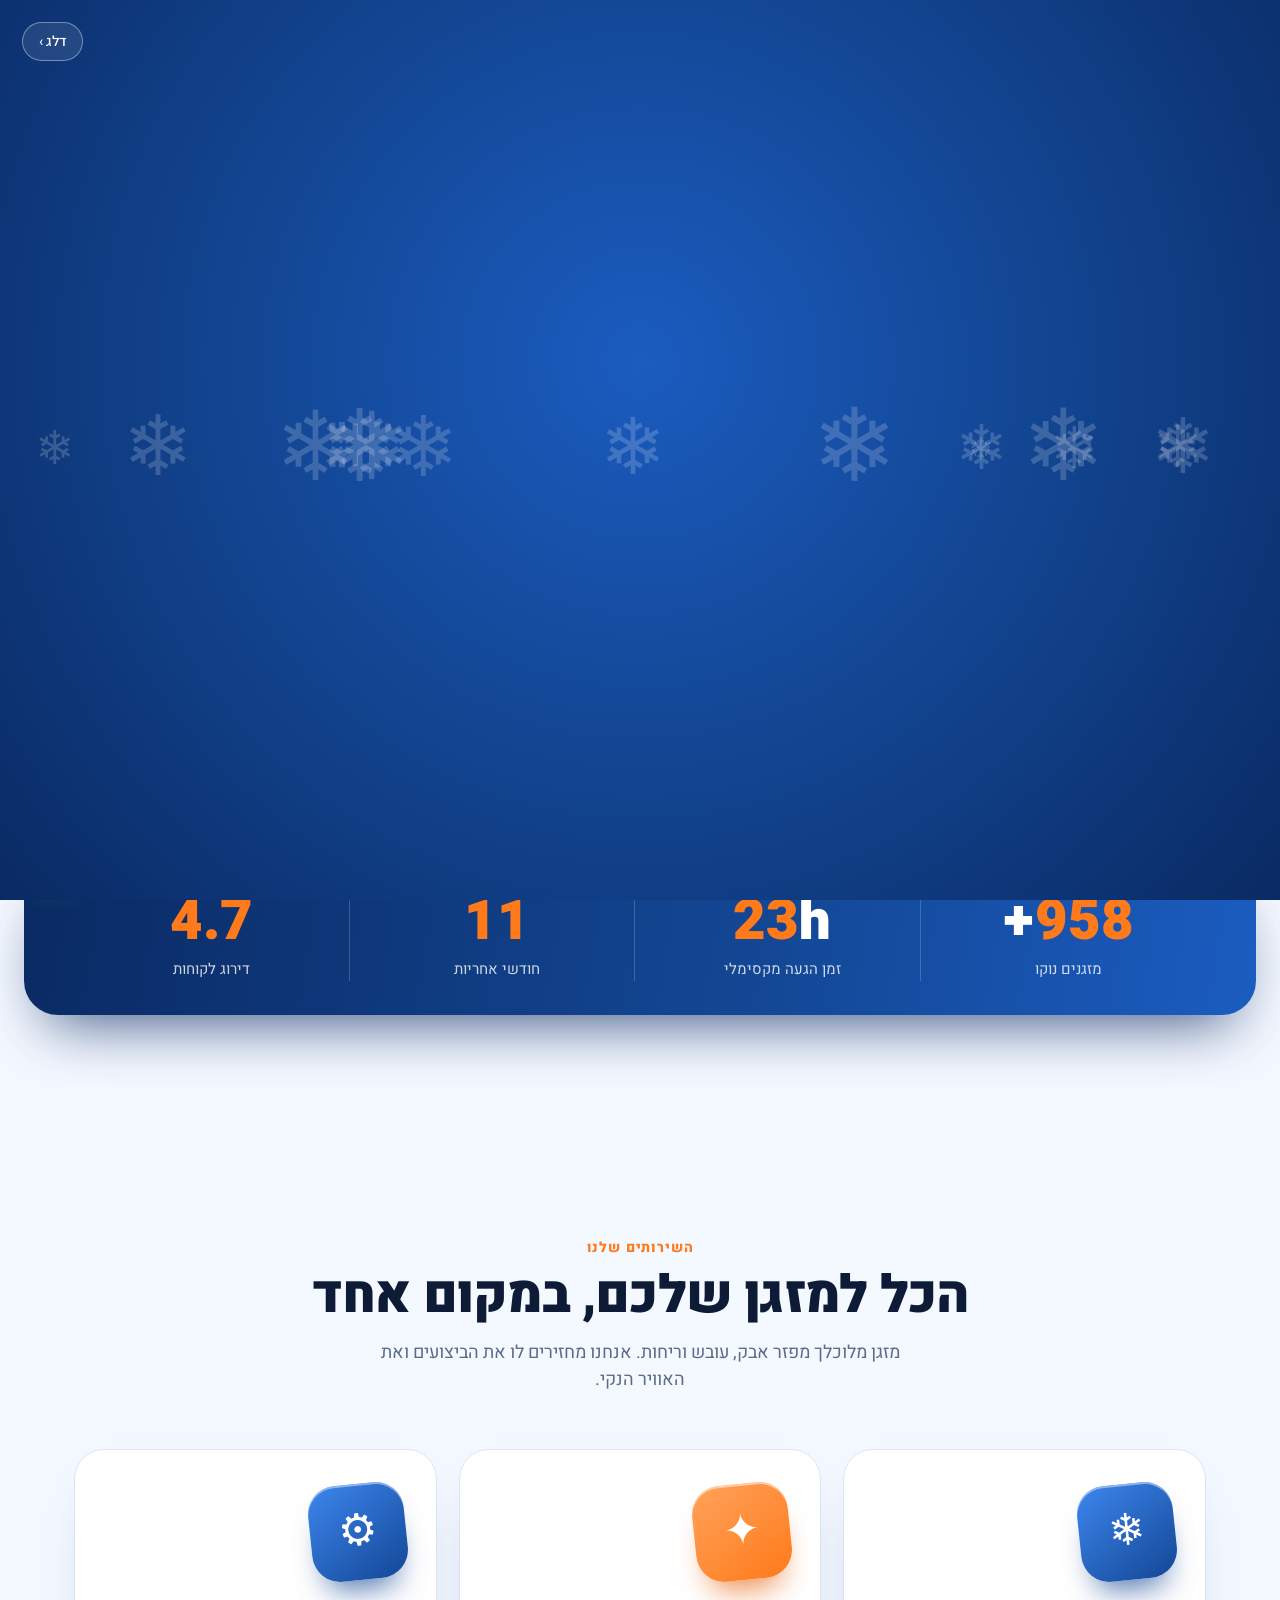
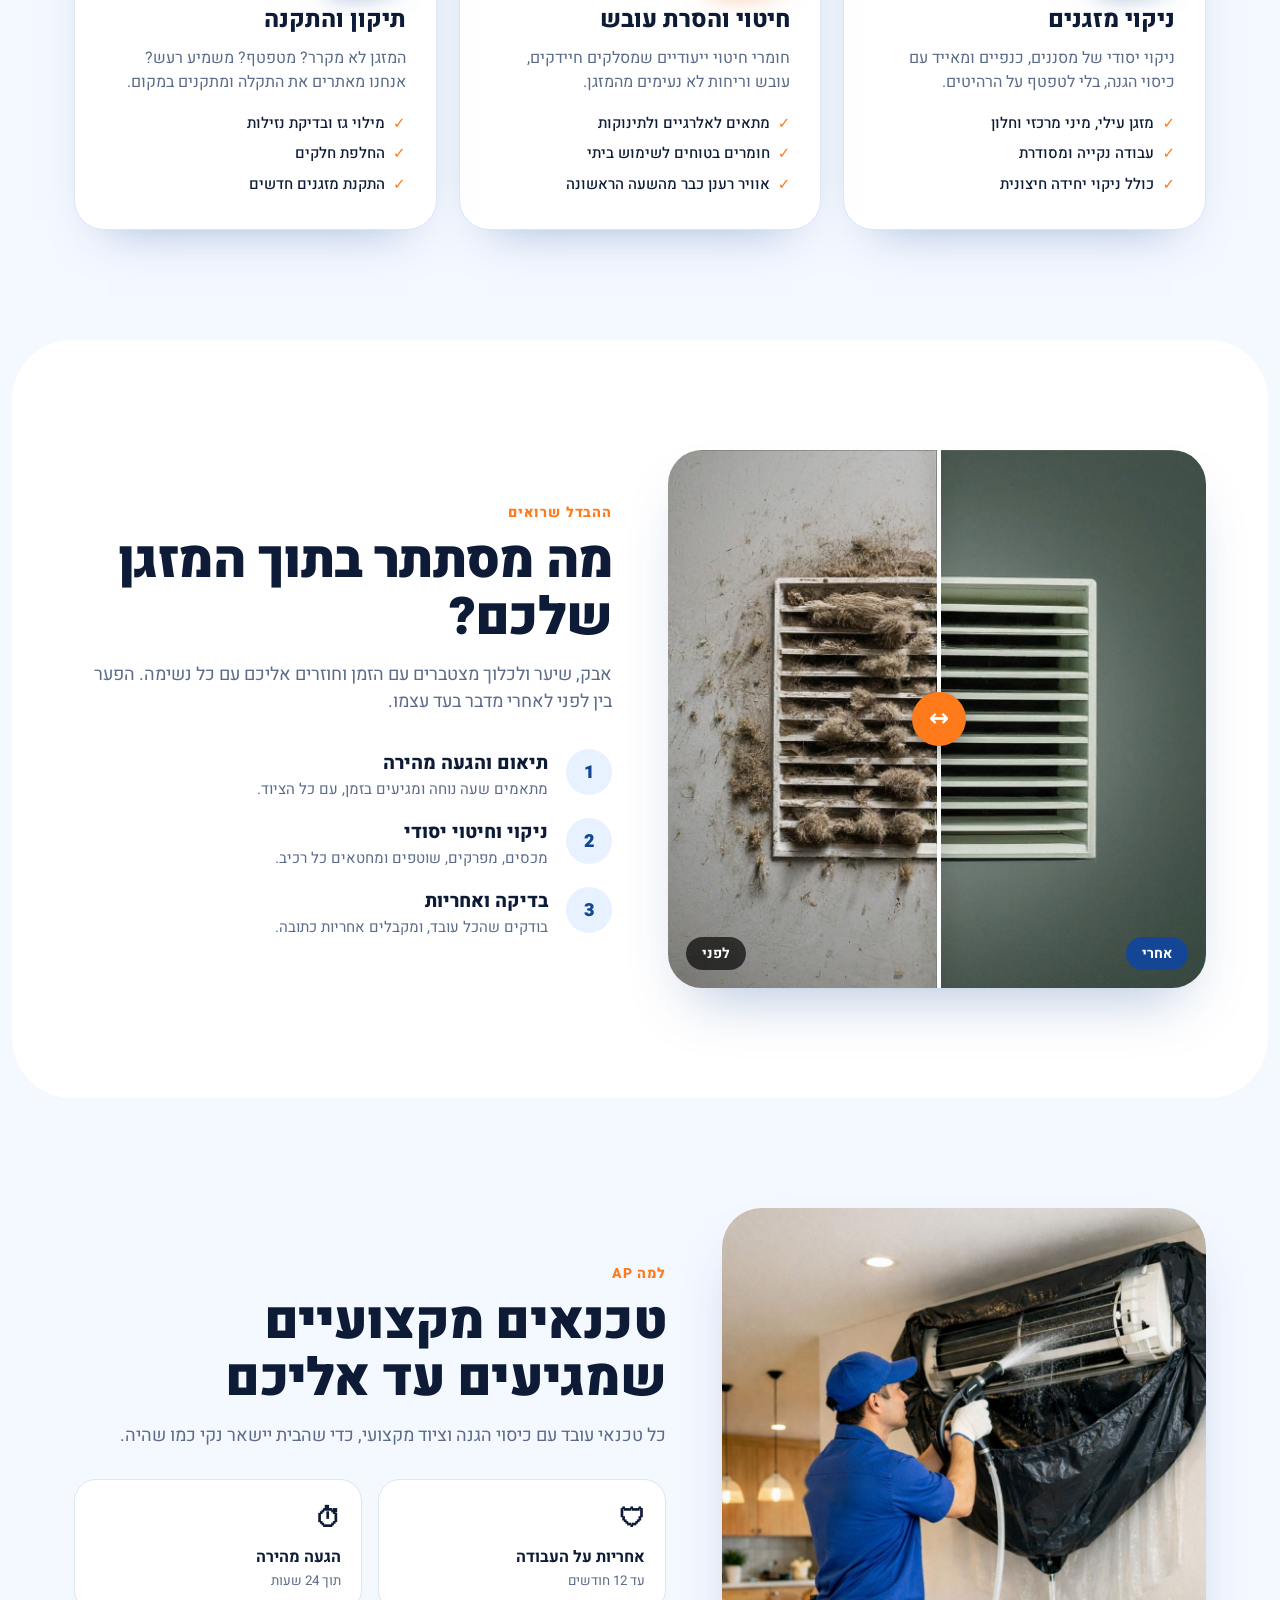
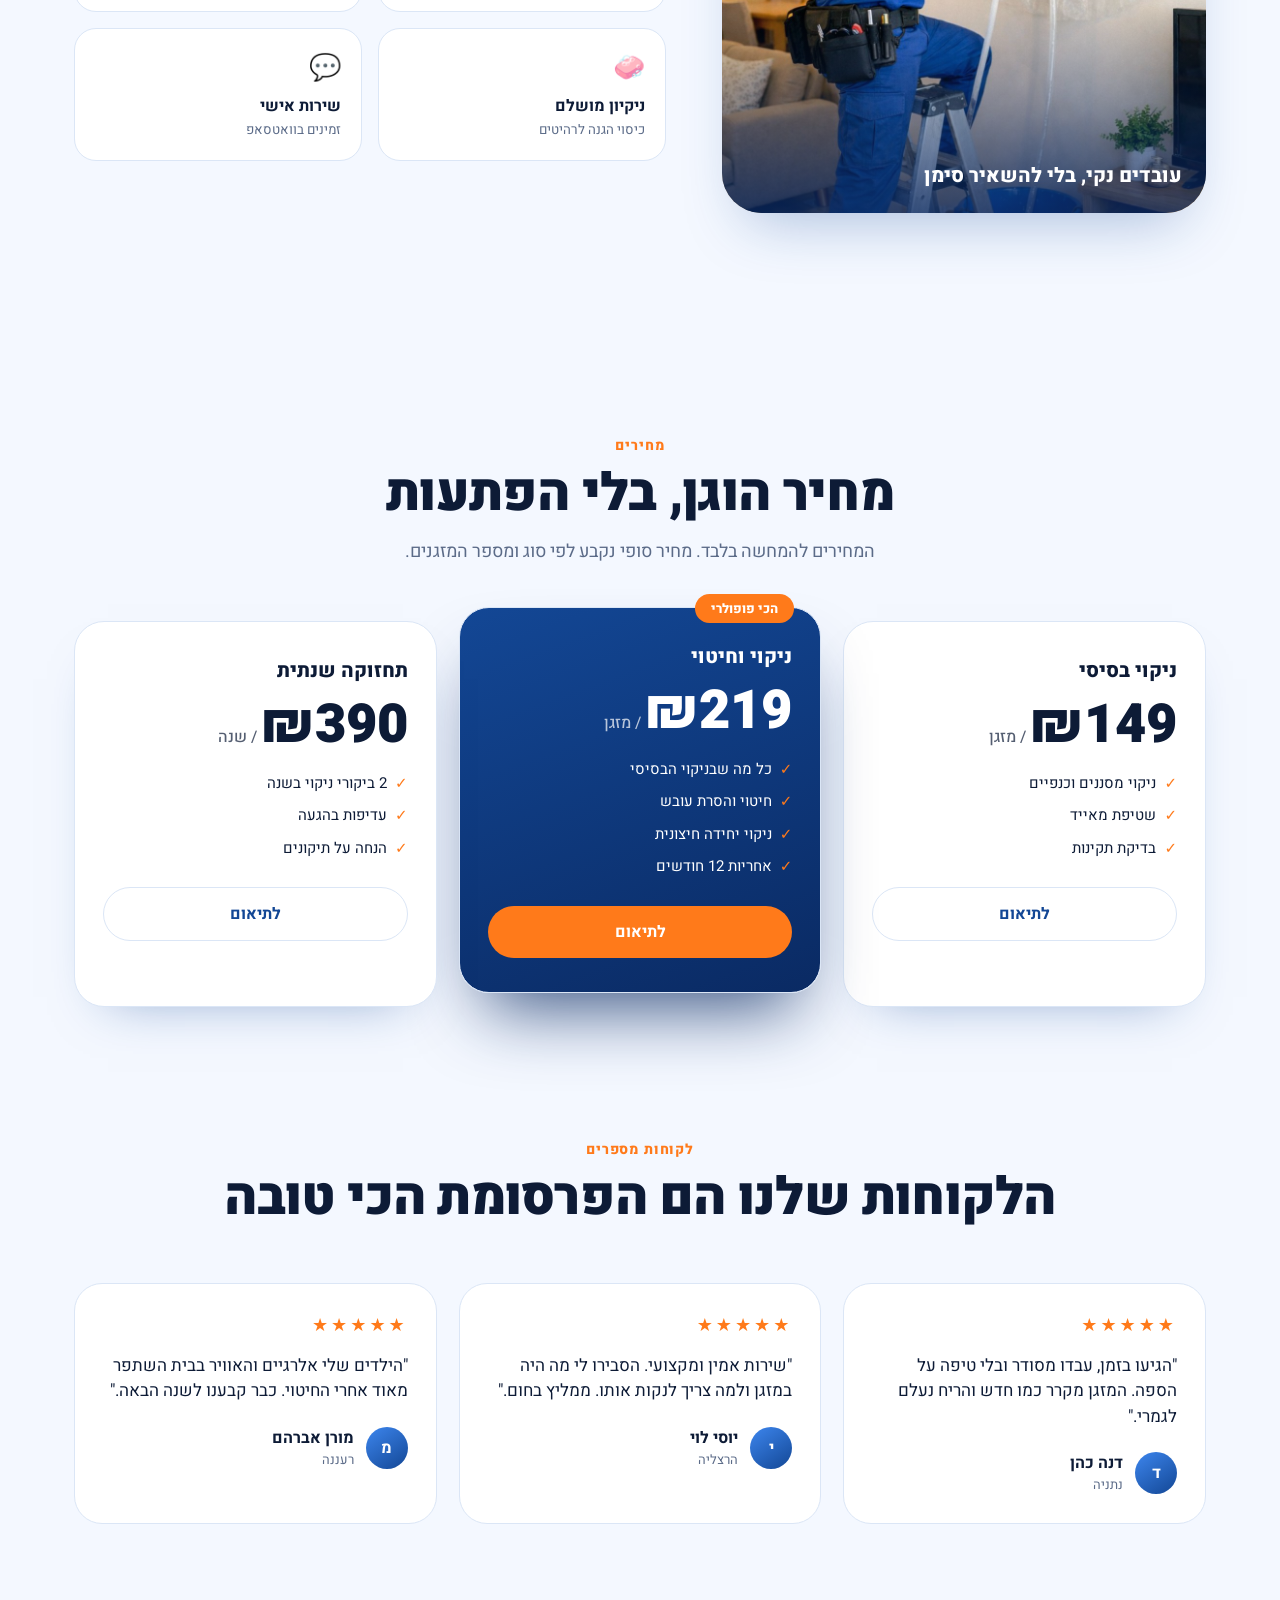
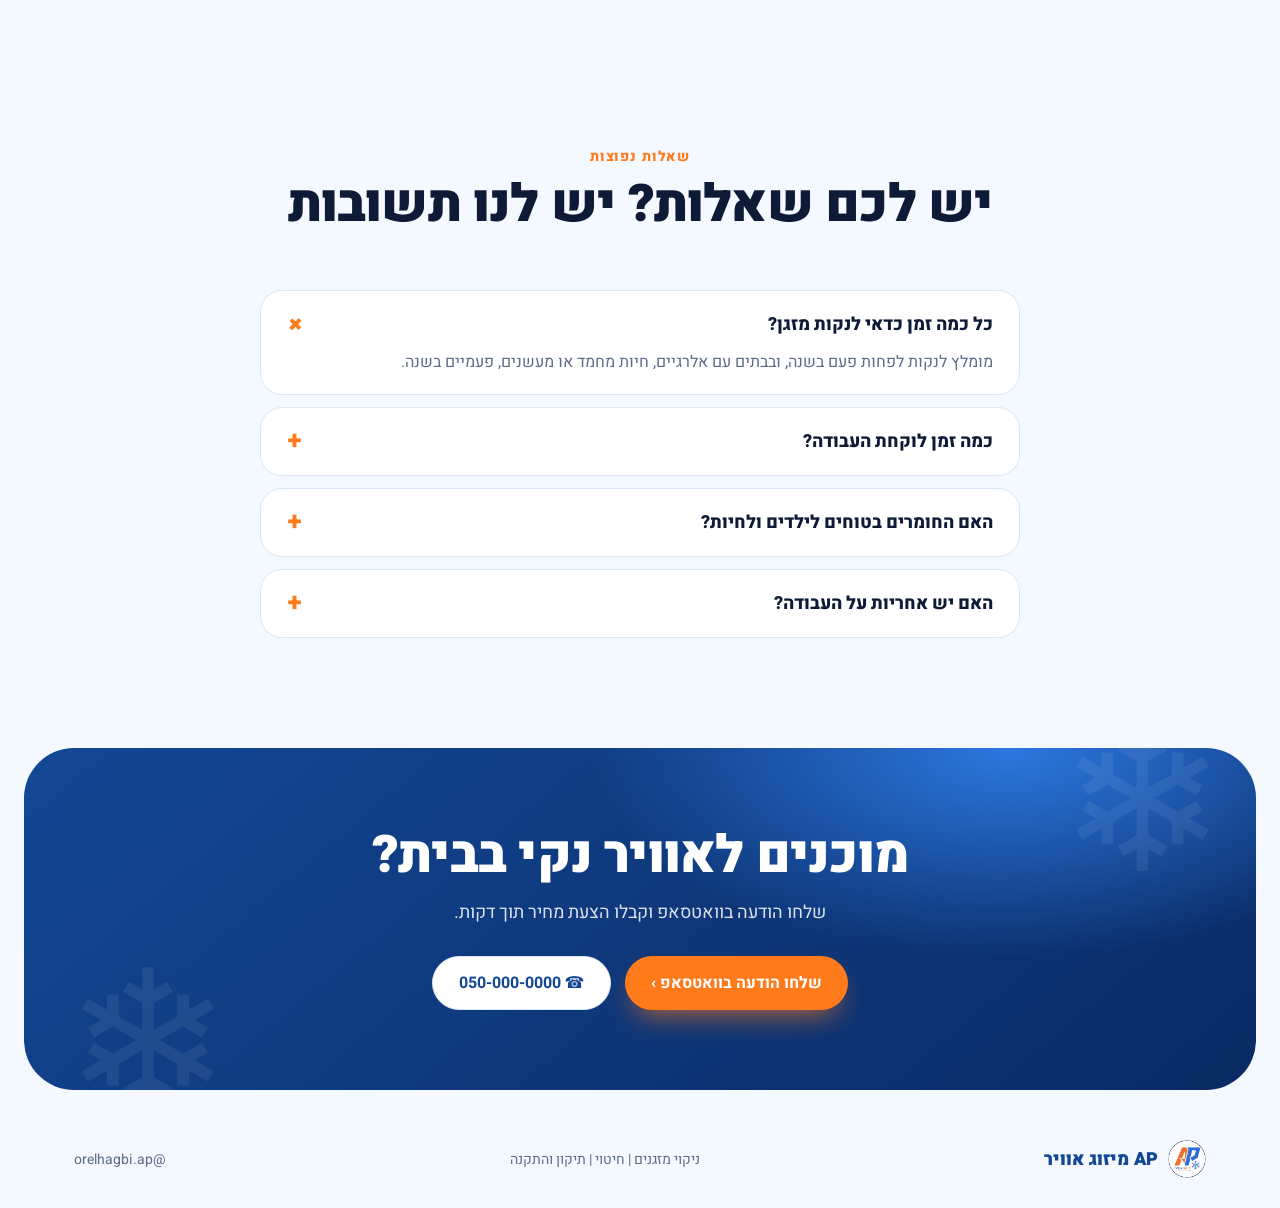
==== ap-landing/index.html @ 6bd42071 "Add AP air conditioning landing page mockup with presentation images Co-Authored-By: Claude Sonnet 5" ====
<!doctype html>
<html lang="he" dir="rtl">
<head>
<meta charset="utf-8">
<meta name="viewport" content="width=device-width,initial-scale=1">
<title>AP מיזוג אוויר | ניקוי וחיטוי מזגנים</title>
<link rel="preconnect" href="https://fonts.googleapis.com">
<link href="https://fonts.googleapis.com/css2?family=Heebo:wght@400;500;700;800;900&display=swap" rel="stylesheet">
<style>
:root{
  --blue:#134795;      /* גוון חולצת הטכנאי */
  --blue-deep:#0a2a63;
  --blue-soft:#e8f1ff;
  --ice:#f4f8ff;
  --orange:#ff7a1a;
  --orange-deep:#e8620a;
  --ink:#0d1b36;
  --muted:#5b6b88;
  --card:#ffffffcc;
  --line:#dbe6f6;
  --shadow:0 30px 60px -25px rgba(19,71,149,.35);
}
*{box-sizing:border-box;margin:0;padding:0}
html{scroll-behavior:smooth}
body{font-family:'Heebo',system-ui,sans-serif;color:var(--ink);background:var(--ice);overflow-x:hidden;line-height:1.5}
img{max-width:100%;display:block}
a{color:inherit;text-decoration:none}
.wrap{max-width:1180px;margin:0 auto;padding:0 24px}

/* ---------- reveal ---------- */
.rv{opacity:0;transform:translateY(34px);transition:opacity .9s cubic-bezier(.2,.7,.2,1),transform .9s cubic-bezier(.2,.7,.2,1)}
.rv.in{opacity:1;transform:none}
.rv.d1{transition-delay:.1s}.rv.d2{transition-delay:.2s}.rv.d3{transition-delay:.3s}.rv.d4{transition-delay:.4s}
.no-anim .rv{opacity:1;transform:none;transition:none}

/* ---------- intro 3D ---------- */
#intro{position:fixed;inset:0;z-index:100;display:grid;place-items:center;background:radial-gradient(circle at 50% 40%,#1b5cc0 0%,var(--blue) 45%,var(--blue-deep) 100%);perspective:1400px;overflow:hidden;transition:opacity .9s ease,visibility .9s}
#intro.done{opacity:0;visibility:hidden}
#intro .flake{position:absolute;color:#fff;opacity:.18;font-size:90px;animation:fall linear infinite}
@keyframes fall{from{transform:translateY(-15vh) rotate(0)}to{transform:translateY(115vh) rotate(360deg)}}
.scene{position:relative;width:min(70vw,420px);aspect-ratio:2/3;transform-style:preserve-3d;animation:enter 3.4s cubic-bezier(.65,0,.25,1) forwards}
.scene .card{position:absolute;inset:0;border-radius:36px;overflow:hidden;box-shadow:0 60px 120px rgba(0,0,0,.5),0 0 0 1px #ffffff40;transform:translateZ(0)}
.scene .card img{width:100%;height:100%;object-fit:cover}
.scene .glow{position:absolute;inset:-12%;border-radius:50%;background:radial-gradient(circle,#7fc4ff88,transparent 65%);transform:translateZ(-120px);filter:blur(30px)}
.scene .tag{position:absolute;bottom:-64px;left:0;right:0;text-align:center;color:#fff;font-weight:800;font-size:22px;letter-spacing:.02em;transform:translateZ(60px)}
.scene .tag small{display:block;font-weight:400;font-size:14px;opacity:.75;margin-top:4px}
@keyframes enter{
  0%{transform:rotateY(-70deg) rotateX(18deg) translateZ(-500px) scale(.7);opacity:0}
  25%{opacity:1}
  55%{transform:rotateY(14deg) rotateX(-6deg) translateZ(0) scale(1)}
  75%{transform:rotateY(-4deg) rotateX(2deg) translateZ(0) scale(1)}
  100%{transform:rotateY(0) rotateX(0) translateZ(900px) scale(1.4);opacity:0}
}
#skip{position:absolute;top:22px;left:22px;color:#fff;border:1px solid #ffffff60;background:#ffffff18;backdrop-filter:blur(8px);padding:8px 16px;border-radius:99px;font:500 14px 'Heebo';cursor:pointer;z-index:2}

/* ---------- nav ---------- */
nav{position:fixed;top:14px;inset-inline:0;z-index:50;display:flex;justify-content:center;padding:0 16px}
nav .bar{display:flex;align-items:center;gap:28px;background:#ffffffd9;backdrop-filter:blur(14px);border:1px solid var(--line);border-radius:99px;padding:8px 10px 8px 22px;box-shadow:0 12px 30px -16px rgba(19,71,149,.35);width:min(980px,100%)}
.brand{display:flex;align-items:center;gap:10px;font-weight:900;font-size:18px;color:var(--blue)}
.brand img{width:38px;height:38px;border-radius:50%}
.links{display:flex;gap:24px;margin-inline-start:auto;font-weight:500;font-size:15px;color:var(--muted)}
.links a:hover{color:var(--blue)}
.btn{display:inline-flex;align-items:center;gap:10px;padding:14px 26px;border-radius:99px;font-weight:700;font-size:16px;border:0;cursor:pointer;transition:transform .25s,box-shadow .25s,background .25s}
.btn:hover{transform:translateY(-3px)}
.btn-or{background:var(--orange);color:#fff;box-shadow:0 14px 28px -10px rgba(255,122,26,.7)}
.btn-or:hover{background:var(--orange-deep)}
.btn-bl{background:var(--blue);color:#fff;box-shadow:0 14px 28px -10px rgba(19,71,149,.6)}
.btn-gh{background:#fff;color:var(--blue);border:1px solid var(--line)}
nav .btn{padding:10px 20px;font-size:14px}

/* ---------- hero ---------- */
.hero{position:relative;padding:150px 0 90px;background:
  radial-gradient(900px 500px at 85% 10%,#cfe3ff 0%,transparent 60%),
  radial-gradient(700px 400px at 0% 60%,#ffe6d2 0%,transparent 60%),var(--ice);overflow:hidden}
.hero .wrap{display:grid;grid-template-columns:1.05fr .95fr;gap:40px;align-items:center;min-height:620px}
.pill{display:inline-flex;align-items:center;gap:8px;background:#fff;border:1px solid var(--line);border-radius:99px;padding:7px 16px;font-size:14px;font-weight:500;color:var(--blue);box-shadow:0 8px 20px -14px rgba(19,71,149,.5)}
.pill i{width:8px;height:8px;border-radius:50%;background:var(--orange);box-shadow:0 0 0 4px #ff7a1a30}
h1{font-size:clamp(40px,6vw,76px);line-height:1.04;font-weight:900;letter-spacing:-.02em;margin:22px 0 20px;color:var(--ink)}
h1 em{font-style:normal;color:var(--blue);position:relative;white-space:nowrap}
h1 em::after{content:"";position:absolute;inset-inline:0;bottom:-6px;height:10px;border-radius:99px;background:var(--orange);opacity:.9;transform:scaleX(0);transform-origin:right;animation:ul 1s 3.9s forwards cubic-bezier(.2,.7,.2,1)}
@keyframes ul{to{transform:scaleX(1)}}
.hero p.lead{font-size:20px;color:var(--muted);max-width:520px}
.cta{display:flex;gap:14px;flex-wrap:wrap;margin-top:34px}
.trust{display:flex;gap:26px;margin-top:36px;flex-wrap:wrap}
.trust div{display:flex;align-items:center;gap:10px;font-weight:700;font-size:15px}
.trust svg{width:28px;height:28px;padding:6px;border-radius:50%;background:var(--blue-soft);color:var(--blue)}

.stage{position:relative;height:620px;perspective:1200px}
.stage .room{position:absolute;inset:0 0 0 0;margin:auto;width:min(100%,440px);height:100%;border-radius:40px;overflow:hidden;box-shadow:var(--shadow),0 0 0 8px #fff;transform:rotateY(-8deg) rotateX(2deg);transition:transform .2s ease-out;will-change:transform}
.stage .room img{width:100%;height:100%;object-fit:cover}
/* animated airflow overlay */
.air{position:absolute;inset:0;pointer-events:none;mix-blend-mode:screen}
.air path{fill:none;stroke:#bfe4ff;stroke-width:3;stroke-linecap:round;stroke-dasharray:60 340;filter:drop-shadow(0 0 6px #7fc4ff);animation:flow 3.6s linear infinite}
.air path:nth-child(2){animation-delay:-.7s;stroke-width:2}
.air path:nth-child(3){animation-delay:-1.4s}
.air path:nth-child(4){animation-delay:-2.1s;stroke-width:2}
.air path:nth-child(5){animation-delay:-2.8s}
@keyframes flow{from{stroke-dashoffset:400}to{stroke-dashoffset:0}}
.chip{position:absolute;background:#ffffffe6;backdrop-filter:blur(10px);border:1px solid #fff;border-radius:20px;padding:12px 16px;box-shadow:var(--shadow);font-weight:700;font-size:14px;display:flex;align-items:center;gap:12px;animation:bob 5s ease-in-out infinite}
.chip b{display:grid;place-items:center;width:38px;height:38px;border-radius:12px;background:var(--blue);color:#fff;font-size:18px}
.chip small{display:block;font-weight:400;color:var(--muted);font-size:12px}
.c1{top:70px;right:-28px}
.c2{bottom:120px;left:-34px;animation-delay:-2s}
.c2 b{background:var(--orange)}
@keyframes bob{50%{transform:translateY(-12px)}}
.flake3d{position:absolute;width:150px;top:-6px;left:-4%;animation:spin 14s linear infinite;filter:drop-shadow(0 20px 20px rgba(19,71,149,.45));z-index:3}
@keyframes spin{from{transform:rotateY(0) rotateZ(0)}to{transform:rotateY(360deg) rotateZ(40deg)}}

/* ---------- stats ---------- */
.stats{background:linear-gradient(100deg,var(--blue-deep),var(--blue) 60%,#1b5cc0);color:#fff;border-radius:34px;margin:0 24px;position:relative;z-index:2;transform:translateY(50%);box-shadow:0 30px 60px -24px rgba(10,42,99,.8)}
.stats .wrap{display:grid;grid-template-columns:repeat(4,1fr);padding:34px 24px;gap:10px;text-align:center}
.stats .n{font-size:clamp(34px,4.6vw,56px);font-weight:900;line-height:1}
.stats .n span{color:var(--orange)}
.stats small{display:block;margin-top:8px;opacity:.8;font-size:15px}
.stats .wrap>div+div{border-inline-start:1px solid #ffffff30}

/* ---------- sections ---------- */
section{padding:110px 0}
.hero+.spacer{height:60px}
.eyebrow{display:inline-block;color:var(--orange);font-weight:800;letter-spacing:.06em;font-size:14px;margin-bottom:10px}
h2{font-size:clamp(32px,4.4vw,52px);line-height:1.1;font-weight:900;letter-spacing:-.015em}
.sub{color:var(--muted);font-size:18px;max-width:560px;margin-top:14px}
.head{margin-bottom:56px}
.head.c{text-align:center}.head.c .sub{margin-inline:auto}

.grid3{display:grid;grid-template-columns:repeat(3,1fr);gap:22px}
.svc{position:relative;background:#fff;border:1px solid var(--line);border-radius:30px;padding:34px 30px;box-shadow:0 24px 50px -34px rgba(19,71,149,.5);transition:transform .35s,box-shadow .35s;overflow:hidden}
.svc:hover{transform:translateY(-8px) rotateX(2deg);box-shadow:0 40px 60px -30px rgba(19,71,149,.55)}
.svc .ic{width:96px;height:96px;margin-bottom:22px;border-radius:28px;display:grid;place-items:center;font-size:44px;color:#fff;background:linear-gradient(145deg,#3d86ee,var(--blue));box-shadow:0 22px 30px -14px rgba(19,71,149,.75),inset 0 2px 0 #ffffff70;transform:rotate(-6deg);transition:transform .5s}
.svc:hover .ic{transform:rotate(6deg) translateY(-6px) scale(1.06)}
.svc:nth-child(2) .ic{background:linear-gradient(145deg,#ffa25a,var(--orange));box-shadow:0 22px 30px -14px rgba(232,98,10,.75),inset 0 2px 0 #ffffff80}
.svc h3{font-size:24px;font-weight:800;margin-bottom:8px}
.svc p{color:var(--muted)}
.svc ul{list-style:none;margin-top:18px;display:grid;gap:8px;font-size:15px;font-weight:500}
.svc li::before{content:"✓";color:var(--orange);font-weight:900;margin-inline-end:8px}

/* before / after */
.ba-sec{background:#fff;border-radius:60px;margin:0 12px}
.ba-grid{display:grid;grid-template-columns:1fr 1fr;gap:56px;align-items:center}
.ba{position:relative;border-radius:34px;overflow:hidden;box-shadow:var(--shadow);aspect-ratio:1/1}
.ba .sweep{position:absolute;inset:0;background:linear-gradient(100deg,transparent 40%,#ffffff55 50%,transparent 60%);transform:translateX(-120%);animation:sw 4.5s 1s infinite}
@keyframes sw{to{transform:translateX(120%)}}
.ba img{position:absolute;inset:0;width:100%;height:100%;object-fit:cover}
.ba .hdl{position:absolute;top:0;bottom:0;left:50%;width:4px;background:#fff;box-shadow:0 0 20px #0006}
.ba .hdl::after{content:"↔";position:absolute;top:50%;left:50%;transform:translate(-50%,-50%);width:54px;height:54px;border-radius:50%;background:var(--orange);color:#fff;display:grid;place-items:center;font-size:24px;font-weight:900;box-shadow:0 10px 24px #0005}
.ba .lb{position:absolute;bottom:18px;padding:6px 16px;border-radius:99px;background:#000a;color:#fff;font-size:14px;font-weight:700}
.ba .l1{left:18px}.ba .l2{right:18px;background:var(--blue)}
.steps{display:grid;gap:18px;margin-top:34px}
.step{display:flex;gap:18px;align-items:flex-start}
.step b{flex:none;width:46px;height:46px;border-radius:50%;background:var(--blue-soft);color:var(--blue);display:grid;place-items:center;font-weight:900;font-size:18px}
.step h4{font-size:19px;font-weight:800}
.step p{color:var(--muted);font-size:15px}

/* technician */
.tech{display:grid;grid-template-columns:.9fr 1.1fr;gap:56px;align-items:center}
.tech .ph{position:relative;border-radius:40px;overflow:hidden;box-shadow:var(--shadow);aspect-ratio:4/5}
.tech .ph img{width:100%;height:100%;object-fit:cover;object-position:50% 20%}
.tech .ph::after{content:"";position:absolute;inset:auto 0 0 0;height:35%;background:linear-gradient(transparent,#0a2a63cc)}
.tech .ph span{position:absolute;bottom:22px;inset-inline:24px;color:#fff;font-weight:800;font-size:20px;z-index:2}
.feat{display:grid;grid-template-columns:1fr 1fr;gap:16px;margin-top:30px}
.feat div{background:#fff;border:1px solid var(--line);border-radius:22px;padding:20px;font-weight:700}
.feat div i{display:block;font-style:normal;font-size:26px;margin-bottom:6px}
.feat small{display:block;font-weight:400;color:var(--muted);margin-top:2px}

/* pricing */
.price{background:#fff;border:1px solid var(--line);border-radius:30px;padding:34px 28px;box-shadow:0 24px 50px -34px rgba(19,71,149,.5);position:relative}
.price.hot{background:linear-gradient(160deg,var(--blue),var(--blue-deep));color:#fff;transform:translateY(-14px);box-shadow:0 40px 70px -26px rgba(10,42,99,.8)}
.price.hot::before{content:"הכי פופולרי";position:absolute;top:-14px;inset-inline-start:26px;background:var(--orange);color:#fff;padding:5px 16px;border-radius:99px;font-size:13px;font-weight:800}
.price h3{font-size:20px;font-weight:800}
.price .pr{font-size:54px;font-weight:900;margin:12px 0;line-height:1}
.price .pr small{font-size:16px;font-weight:500;opacity:.7}
.price ul{list-style:none;display:grid;gap:10px;margin:20px 0 28px;font-size:15px}
.price li::before{content:"✓";color:var(--orange);font-weight:900;margin-inline-end:8px}
.price .btn{width:100%;justify-content:center}
.price.hot .btn-gh{background:var(--orange);color:#fff;border:0}

/* reviews */
.rev{background:#fff;border:1px solid var(--line);border-radius:28px;padding:28px}
.rev .st{color:var(--orange);letter-spacing:3px;font-size:18px}
.rev p{margin:14px 0 22px;font-size:17px}
.rev .who{display:flex;align-items:center;gap:12px;font-weight:700}
.rev .who i{width:42px;height:42px;border-radius:50%;background:linear-gradient(145deg,#3d86ee,var(--blue));display:grid;place-items:center;color:#fff;font-style:normal}
.rev .who small{display:block;color:var(--muted);font-weight:400;font-size:13px}

/* faq */
.faq{max-width:760px;margin:0 auto;display:grid;gap:12px}
.faq details{background:#fff;border:1px solid var(--line);border-radius:22px;padding:20px 26px}
.faq summary{font-weight:800;font-size:18px;cursor:pointer;list-style:none;display:flex;justify-content:space-between;gap:14px}
.faq summary::after{content:"+";color:var(--orange);font-size:26px;line-height:1;transition:transform .3s}
.faq details[open] summary::after{transform:rotate(45deg)}
.faq p{color:var(--muted);margin-top:12px}

/* final cta + footer */
.final{position:relative;margin:0 24px;border-radius:50px;padding:80px 24px;text-align:center;color:#fff;background:radial-gradient(600px 300px at 80% 0,#2c78e0 0,transparent 70%),linear-gradient(140deg,var(--blue),var(--blue-deep));overflow:hidden}
.final h2{color:#fff}
.final p{opacity:.85;margin:14px auto 30px;max-width:520px;font-size:18px}
.final .fl{position:absolute;font-size:200px;opacity:.07;line-height:1}
footer{padding:50px 0 30px;color:var(--muted);font-size:14px}
footer .wrap{display:flex;flex-wrap:wrap;gap:20px;justify-content:space-between;align-items:center}
.wa{position:fixed;bottom:22px;left:22px;z-index:60;width:62px;height:62px;border-radius:50%;background:#25d366;display:grid;place-items:center;box-shadow:0 14px 30px -8px #25d366aa;font-size:30px;color:#fff;animation:pulse 2.4s infinite}
@keyframes pulse{0%{box-shadow:0 0 0 0 #25d36680}70%{box-shadow:0 0 0 22px #25d36600}100%{box-shadow:0 0 0 0 #25d36600}}

/* ---------- responsive ---------- */
@media(max-width:900px){
  .links{display:none}nav .bar{justify-content:space-between}
  .hero{padding-top:110px}
  .hero .wrap,.ba-grid,.tech{grid-template-columns:1fr}
  .hero .wrap{min-height:0}
  .stage{height:520px}
  .c1{right:-6px}.c2{left:-6px}
  .grid3{grid-template-columns:1fr}
  .stats .wrap{grid-template-columns:1fr 1fr;row-gap:26px}
  .stats .wrap>div:nth-child(3){border-inline-start:0}
  section{padding:80px 0}
  .price.hot{transform:none}
  .ba-sec{border-radius:36px}
  .flake3d{width:84px}
}
</style>
</head>
<body>

<!-- ================= כניסה תלת-ממדית ================= -->
<div id="intro">
  <button id="skip">דלג ›</button>
  <div class="scene">
    <div class="glow"></div>
    <div class="card"><img src="img/ac.jpg" alt="מזגן"></div>
    <div class="tag">AP מיזוג אוויר<small>אוויר נקי. בית שנושמים בו.</small></div>
  </div>
</div>

<nav>
  <div class="bar">
    <a class="brand" href="#top"><img src="img/logo.png" alt="AP">AP מיזוג אוויר</a>
    <div class="links"><a href="#services">שירותים</a><a href="#ba">לפני ואחרי</a><a href="#pricing">מחירים</a><a href="#faq">שאלות</a></div>
    <a class="btn btn-or" href="#contact">קבל הצעת מחיר</a>
  </div>
</nav>

<!-- ================= HERO ================= -->
<header class="hero" id="top">
  <div class="wrap">
    <div>
      <span class="pill rv"><i></i>מומחים לניקוי וחיטוי מזגנים</span>
      <h1 class="rv d1">מזגן נקי,<br>אוויר <em>שנושמים</em></h1>
      <p class="lead rv d2">ניקוי, חיטוי ותיקון לכל סוגי המזגנים. מגיעים מהר, עובדים נקי, ונותנים אחריות על כל עבודה.</p>
      <div class="cta rv d3">
        <a class="btn btn-or" href="#contact">הצעת מחיר בוואטסאפ ›</a>
        <a class="btn btn-gh" href="tel:0500000000">☎ התקשרו עכשיו</a>
      </div>
      <div class="trust rv d4">
        <div><svg viewBox="0 0 24 24" fill="none" stroke="currentColor" stroke-width="2.5"><path d="M5 13l4 4L19 7"/></svg>שירות אמין</div>
        <div><svg viewBox="0 0 24 24" fill="none" stroke="currentColor" stroke-width="2.5"><path d="M5 13l4 4L19 7"/></svg>הגעה מהירה</div>
        <div><svg viewBox="0 0 24 24" fill="none" stroke="currentColor" stroke-width="2.5"><path d="M5 13l4 4L19 7"/></svg>אחריות</div>
      </div>
    </div>

    <div class="stage rv d2" id="stage">
      <img class="flake3d" src="img/snow.png" alt="">
      <div class="room" id="room">
        <img src="img/ac.jpg" alt="מזגן מפיץ אוויר נקי">
        <svg class="air" viewBox="0 0 440 660" preserveAspectRatio="none">
          <path d="M120 175 C150 260 230 300 440 250"/>
          <path d="M135 178 C170 280 260 330 440 300"/>
          <path d="M150 180 C190 300 280 360 440 350"/>
          <path d="M110 172 C130 240 210 270 440 205"/>
          <path d="M165 182 C210 320 300 400 440 420"/>
        </svg>
      </div>
      <div class="chip c1"><b>❄</b><div>אוויר נקי<small>מחוטא ב-99.9%</small></div></div>
      <div class="chip c2"><b>⚡</b><div>הגעה תוך 24 שעות<small>בכל האזור</small></div></div>
    </div>
  </div>
</header>

<div class="stats rv">
  <div class="wrap">
    <div><div class="n"><span data-n="1000">0</span>+</div><small>מזגנים נוקו</small></div>
    <div><div class="n"><span data-n="24">0</span>h</div><small>זמן הגעה מקסימלי</small></div>
    <div><div class="n"><span data-n="12">0</span></div><small>חודשי אחריות</small></div>
    <div><div class="n"><span data-n="49" data-dec="1">0</span></div><small>דירוג לקוחות</small></div>
  </div>
</div>
<div style="height:110px"></div>

<!-- ================= שירותים ================= -->
<section id="services">
  <div class="wrap">
    <div class="head c rv"><span class="eyebrow">השירותים שלנו</span><h2>הכל למזגן שלכם, במקום אחד</h2><p class="sub">מזגן מלוכלך מפזר אבק, עובש וריחות. אנחנו מחזירים לו את הביצועים ואת האוויר הנקי.</p></div>
    <div class="grid3">
      <div class="svc rv"><div class="ic">❄</div><h3>ניקוי מזגנים</h3><p>ניקוי יסודי של מסננים, כנפיים ומאייד עם כיסוי הגנה, בלי לטפטף על הרהיטים.</p><ul><li>מזגן עילי, מיני מרכזי וחלון</li><li>עבודה נקייה ומסודרת</li><li>כולל ניקוי יחידה חיצונית</li></ul></div>
      <div class="svc rv d1"><div class="ic">✦</div><h3>חיטוי והסרת עובש</h3><p>חומרי חיטוי ייעודיים שמסלקים חיידקים, עובש וריחות לא נעימים מהמזגן.</p><ul><li>מתאים לאלרגיים ולתינוקות</li><li>חומרים בטוחים לשימוש ביתי</li><li>אוויר רענן כבר מהשעה הראשונה</li></ul></div>
      <div class="svc rv d2"><div class="ic">⚙</div><h3>תיקון והתקנה</h3><p>המזגן לא מקרר? מטפטף? משמיע רעש? אנחנו מאתרים את התקלה ומתקנים במקום.</p><ul><li>מילוי גז ובדיקת נזילות</li><li>החלפת חלקים</li><li>התקנת מזגנים חדשים</li></ul></div>
    </div>
  </div>
</section>

<!-- ================= לפני ואחרי ================= -->
<section class="ba-sec" id="ba">
  <div class="wrap ba-grid">
    <div class="ba rv" id="ba-box">
      <img src="img/ba.jpg" alt="לפני ואחרי ניקוי">
      <span class="lb l1">לפני</span><span class="lb l2">אחרי</span>
      <div class="hdl"></div><div class="sweep"></div>
    </div>
    <div>
      <div class="rv"><span class="eyebrow">ההבדל שרואים</span><h2>מה מסתתר בתוך המזגן שלכם?</h2><p class="sub">אבק, שיער ולכלוך מצטברים עם הזמן וחוזרים אליכם עם כל נשימה. הפער בין לפני לאחרי מדבר בעד עצמו.</p></div>
      <div class="steps">
        <div class="step rv d1"><b>1</b><div><h4>תיאום והגעה מהירה</h4><p>מתאמים שעה נוחה ומגיעים בזמן, עם כל הציוד.</p></div></div>
        <div class="step rv d2"><b>2</b><div><h4>ניקוי וחיטוי יסודי</h4><p>מכסים, מפרקים, שוטפים ומחטאים כל רכיב.</p></div></div>
        <div class="step rv d3"><b>3</b><div><h4>בדיקה ואחריות</h4><p>בודקים שהכל עובד, ומקבלים אחריות כתובה.</p></div></div>
      </div>
    </div>
  </div>
</section>

<!-- ================= טכנאי ================= -->
<section>
  <div class="wrap tech">
    <div class="ph rv"><img src="img/tech.jpg" alt="טכנאי מנקה מזגן"><span>עובדים נקי, בלי להשאיר סימן</span></div>
    <div>
      <div class="rv"><span class="eyebrow">למה AP</span><h2>טכנאים מקצועיים שמגיעים עד אליכם</h2><p class="sub">כל טכנאי עובד עם כיסוי הגנה וציוד מקצועי, כדי שהבית יישאר נקי כמו שהיה.</p></div>
      <div class="feat">
        <div class="rv d1"><i>🛡</i>אחריות על העבודה<small>עד 12 חודשים</small></div>
        <div class="rv d2"><i>⏱</i>הגעה מהירה<small>תוך 24 שעות</small></div>
        <div class="rv d3"><i>🧼</i>ניקיון מושלם<small>כיסוי הגנה לרהיטים</small></div>
        <div class="rv d4"><i>💬</i>שירות אישי<small>זמינים בוואטסאפ</small></div>
      </div>
    </div>
  </div>
</section>

<!-- ================= מחירים ================= -->
<section id="pricing">
  <div class="wrap">
    <div class="head c rv"><span class="eyebrow">מחירים</span><h2>מחיר הוגן, בלי הפתעות</h2><p class="sub">המחירים להמחשה בלבד. מחיר סופי נקבע לפי סוג ומספר המזגנים.</p></div>
    <div class="grid3">
      <div class="price rv"><h3>ניקוי בסיסי</h3><div class="pr">₪149<small> / מזגן</small></div><ul><li>ניקוי מסננים וכנפיים</li><li>שטיפת מאייד</li><li>בדיקת תקינות</li></ul><a class="btn btn-gh" href="#contact">לתיאום</a></div>
      <div class="price hot rv d1"><h3>ניקוי וחיטוי</h3><div class="pr">₪219<small> / מזגן</small></div><ul><li>כל מה שבניקוי הבסיסי</li><li>חיטוי והסרת עובש</li><li>ניקוי יחידה חיצונית</li><li>אחריות 12 חודשים</li></ul><a class="btn btn-gh" href="#contact">לתיאום</a></div>
      <div class="price rv d2"><h3>תחזוקה שנתית</h3><div class="pr">₪390<small> / שנה</small></div><ul><li>2 ביקורי ניקוי בשנה</li><li>עדיפות בהגעה</li><li>הנחה על תיקונים</li></ul><a class="btn btn-gh" href="#contact">לתיאום</a></div>
    </div>
  </div>
</section>

<!-- ================= המלצות ================= -->
<section style="padding-top:20px">
  <div class="wrap">
    <div class="head c rv"><span class="eyebrow">לקוחות מספרים</span><h2>הלקוחות שלנו הם הפרסומת הכי טובה</h2></div>
    <div class="grid3">
      <div class="rev rv"><div class="st">★★★★★</div><p>"הגיעו בזמן, עבדו מסודר ובלי טיפה על הספה. המזגן מקרר כמו חדש והריח נעלם לגמרי."</p><div class="who"><i>ד</i><div>דנה כהן<small>נתניה</small></div></div></div>
      <div class="rev rv d1"><div class="st">★★★★★</div><p>"שירות אמין ומקצועי. הסבירו לי מה היה במזגן ולמה צריך לנקות אותו. ממליץ בחום."</p><div class="who"><i>י</i><div>יוסי לוי<small>הרצליה</small></div></div></div>
      <div class="rev rv d2"><div class="st">★★★★★</div><p>"הילדים שלי אלרגיים והאוויר בבית השתפר מאוד אחרי החיטוי. כבר קבענו לשנה הבאה."</p><div class="who"><i>מ</i><div>מורן אברהם<small>רעננה</small></div></div></div>
    </div>
  </div>
</section>

<!-- ================= שאלות ================= -->
<section id="faq">
  <div class="wrap">
    <div class="head c rv"><span class="eyebrow">שאלות נפוצות</span><h2>יש לכם שאלות? יש לנו תשובות</h2></div>
    <div class="faq rv">
      <details open><summary>כל כמה זמן כדאי לנקות מזגן?</summary><p>מומלץ לנקות לפחות פעם בשנה, ובבתים עם אלרגיים, חיות מחמד או מעשנים, פעמיים בשנה.</p></details>
      <details><summary>כמה זמן לוקחת העבודה?</summary><p>ניקוי וחיטוי של מזגן אחד אורך כ-45 דקות עד שעה.</p></details>
      <details><summary>האם החומרים בטוחים לילדים ולחיות?</summary><p>כן. אנחנו משתמשים בחומרי חיטוי ייעודיים לשימוש ביתי, ומאווררים את החדר בסיום.</p></details>
      <details><summary>האם יש אחריות על העבודה?</summary><p>כן, אחריות על כל עבודה. הפרטים נקבעים לפי סוג השירות.</p></details>
    </div>
  </div>
</section>

<!-- ================= CTA ================= -->
<div class="final rv" id="contact">
  <div class="fl" style="top:-40px;right:30px">❄</div><div class="fl" style="bottom:-60px;left:40px">❄</div>
  <h2>מוכנים לאוויר נקי בבית?</h2>
  <p>שלחו הודעה בוואטסאפ וקבלו הצעת מחיר תוך דקות.</p>
  <div style="display:flex;gap:14px;justify-content:center;flex-wrap:wrap;position:relative">
    <a class="btn btn-or" href="https://wa.me/972500000000">שלחו הודעה בוואטסאפ ›</a>
    <a class="btn btn-gh" href="tel:0500000000">☎ 050-000-0000</a>
  </div>
</div>

<footer>
  <div class="wrap">
    <a class="brand" href="#top"><img src="img/logo.png" alt="AP">AP מיזוג אוויר</a>
    <span>ניקוי מזגנים | חיטוי | תיקון והתקנה</span>
    <span>@orelhagbi.ap</span>
  </div>
</footer>
<a class="wa" href="https://wa.me/972500000000" aria-label="וואטסאפ">✆</a>

<script>
const q=new URLSearchParams(location.search);
const intro=document.getElementById('intro');
if(q.has('static')){document.documentElement.classList.add('no-anim');intro.remove();document.body.classList.add('static')}
// בדיקות/צילום: ?static מדלג על הכניסה ומציג הכל
let reduce=matchMedia('(prefers-reduced-motion:reduce)').matches;
if(intro&&!reduce){setTimeout(()=>intro.classList.add('done'),3000);setTimeout(()=>intro.remove(),4000)}
else if(intro){intro.remove()}
document.getElementById('skip')?.addEventListener('click',()=>{intro.classList.add('done');setTimeout(()=>intro.remove(),900)});
// flakes in intro
if(intro){for(let i=0;i<14;i++){const f=document.createElement('span');f.className='flake';f.textContent='❄';f.style.cssText=`left:${Math.random()*100}%;font-size:${30+Math.random()*80}px;animation-duration:${7+Math.random()*9}s;animation-delay:${-Math.random()*10}s`;intro.appendChild(f)}}

// reveal
const io=new IntersectionObserver(es=>es.forEach(e=>{if(e.isIntersecting){e.target.classList.add('in');io.unobserve(e.target)}}),{threshold:.15});
document.querySelectorAll('.rv').forEach(el=>io.observe(el));
if(q.has('static'))document.querySelectorAll('.rv').forEach(el=>el.classList.add('in'));

// counters
function count(el){const t=+el.dataset.n,dec=el.dataset.dec?1:0,s=performance.now();(function f(n){const p=Math.min(1,(n-s)/1600),v=t*(1-Math.pow(1-p,3));el.textContent=dec?(v/10).toFixed(1):Math.round(v).toLocaleString('en');if(p<1)requestAnimationFrame(f)})(s)}
const co=new IntersectionObserver(es=>es.forEach(e=>{if(e.isIntersecting){count(e.target);co.unobserve(e.target)}}),{threshold:.6});
document.querySelectorAll('[data-n]').forEach(el=>{co.observe(el);if(q.has('static')){const t=+el.dataset.n;el.textContent=el.dataset.dec?(t/10).toFixed(1):t.toLocaleString('en')}});

// 3D tilt on hero image
const stage=document.getElementById('stage'),room=document.getElementById('room');
stage.addEventListener('pointermove',e=>{const r=stage.getBoundingClientRect(),x=(e.clientX-r.left)/r.width-.5,y=(e.clientY-r.top)/r.height-.5;room.style.transform=`rotateY(${-8+x*18}deg) rotateX(${2-y*12}deg)`});
stage.addEventListener('pointerleave',()=>room.style.transform='');

</script>
</body>
</html>
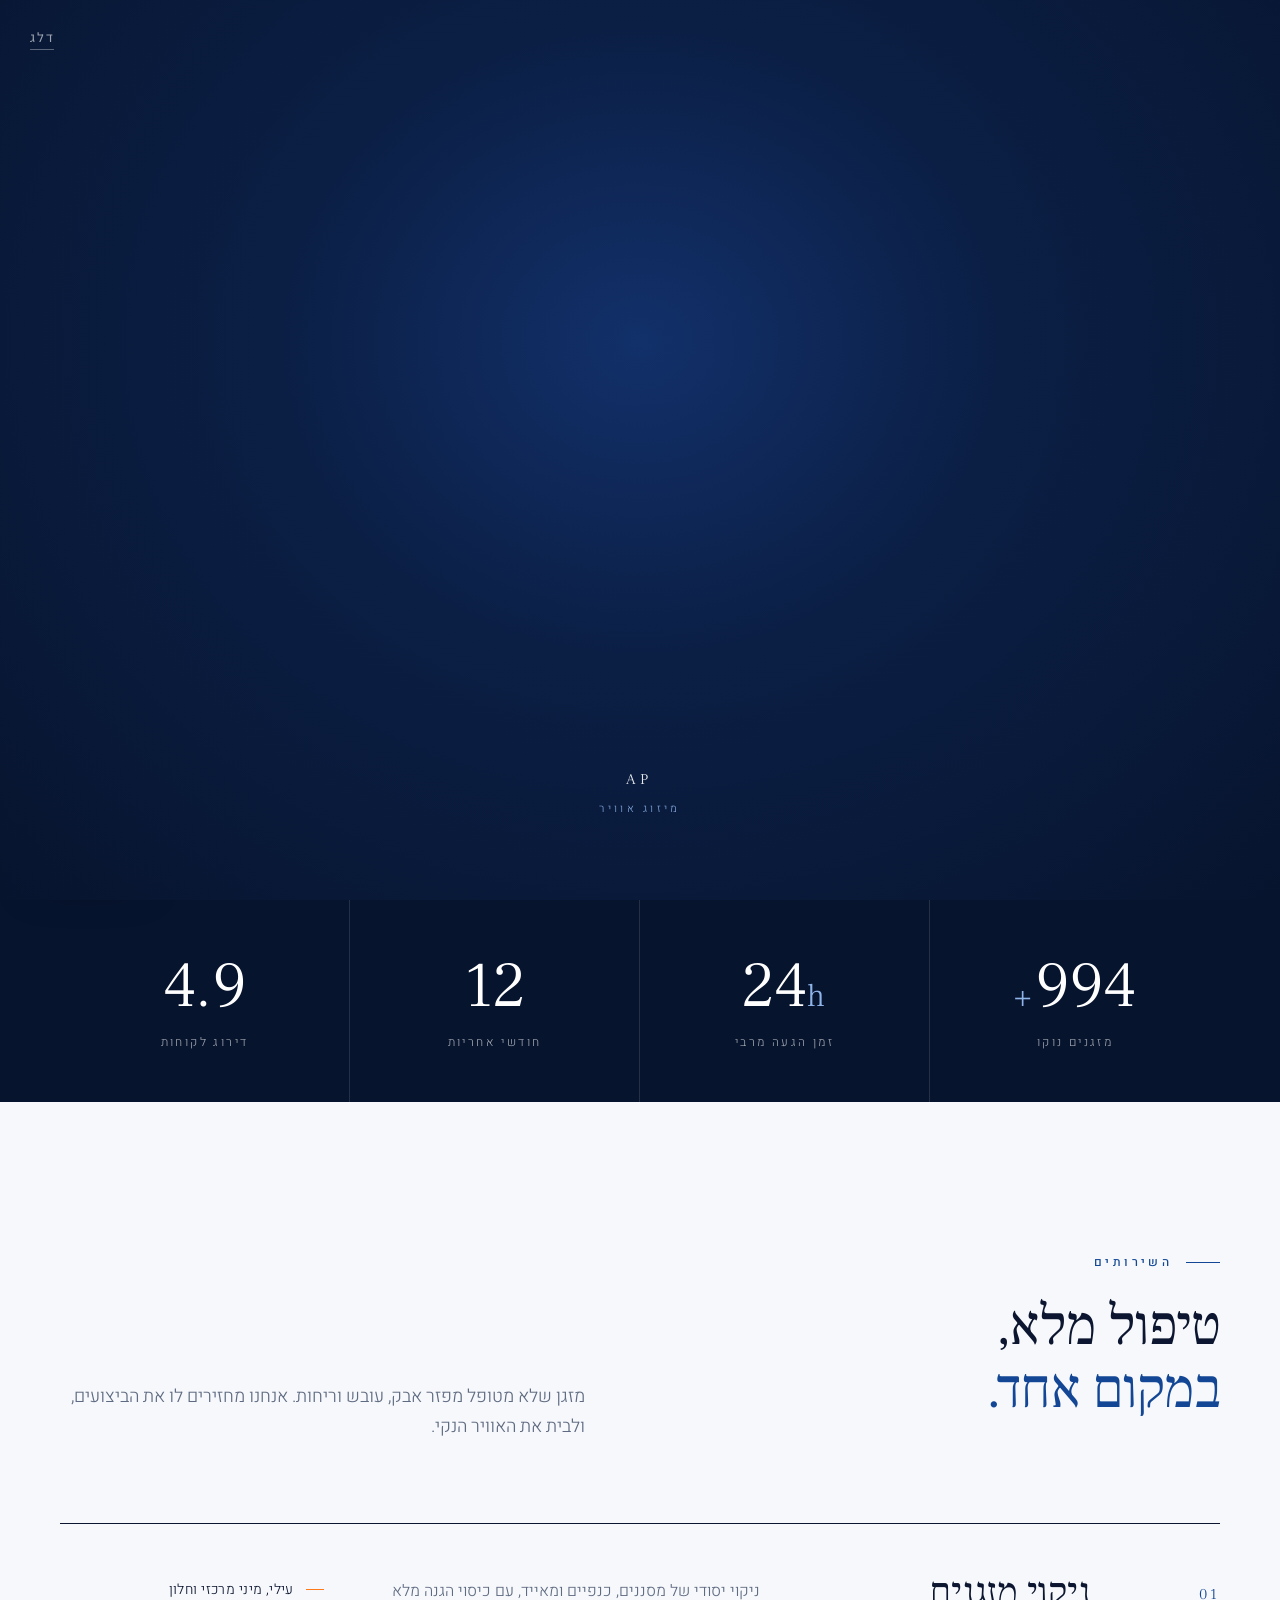
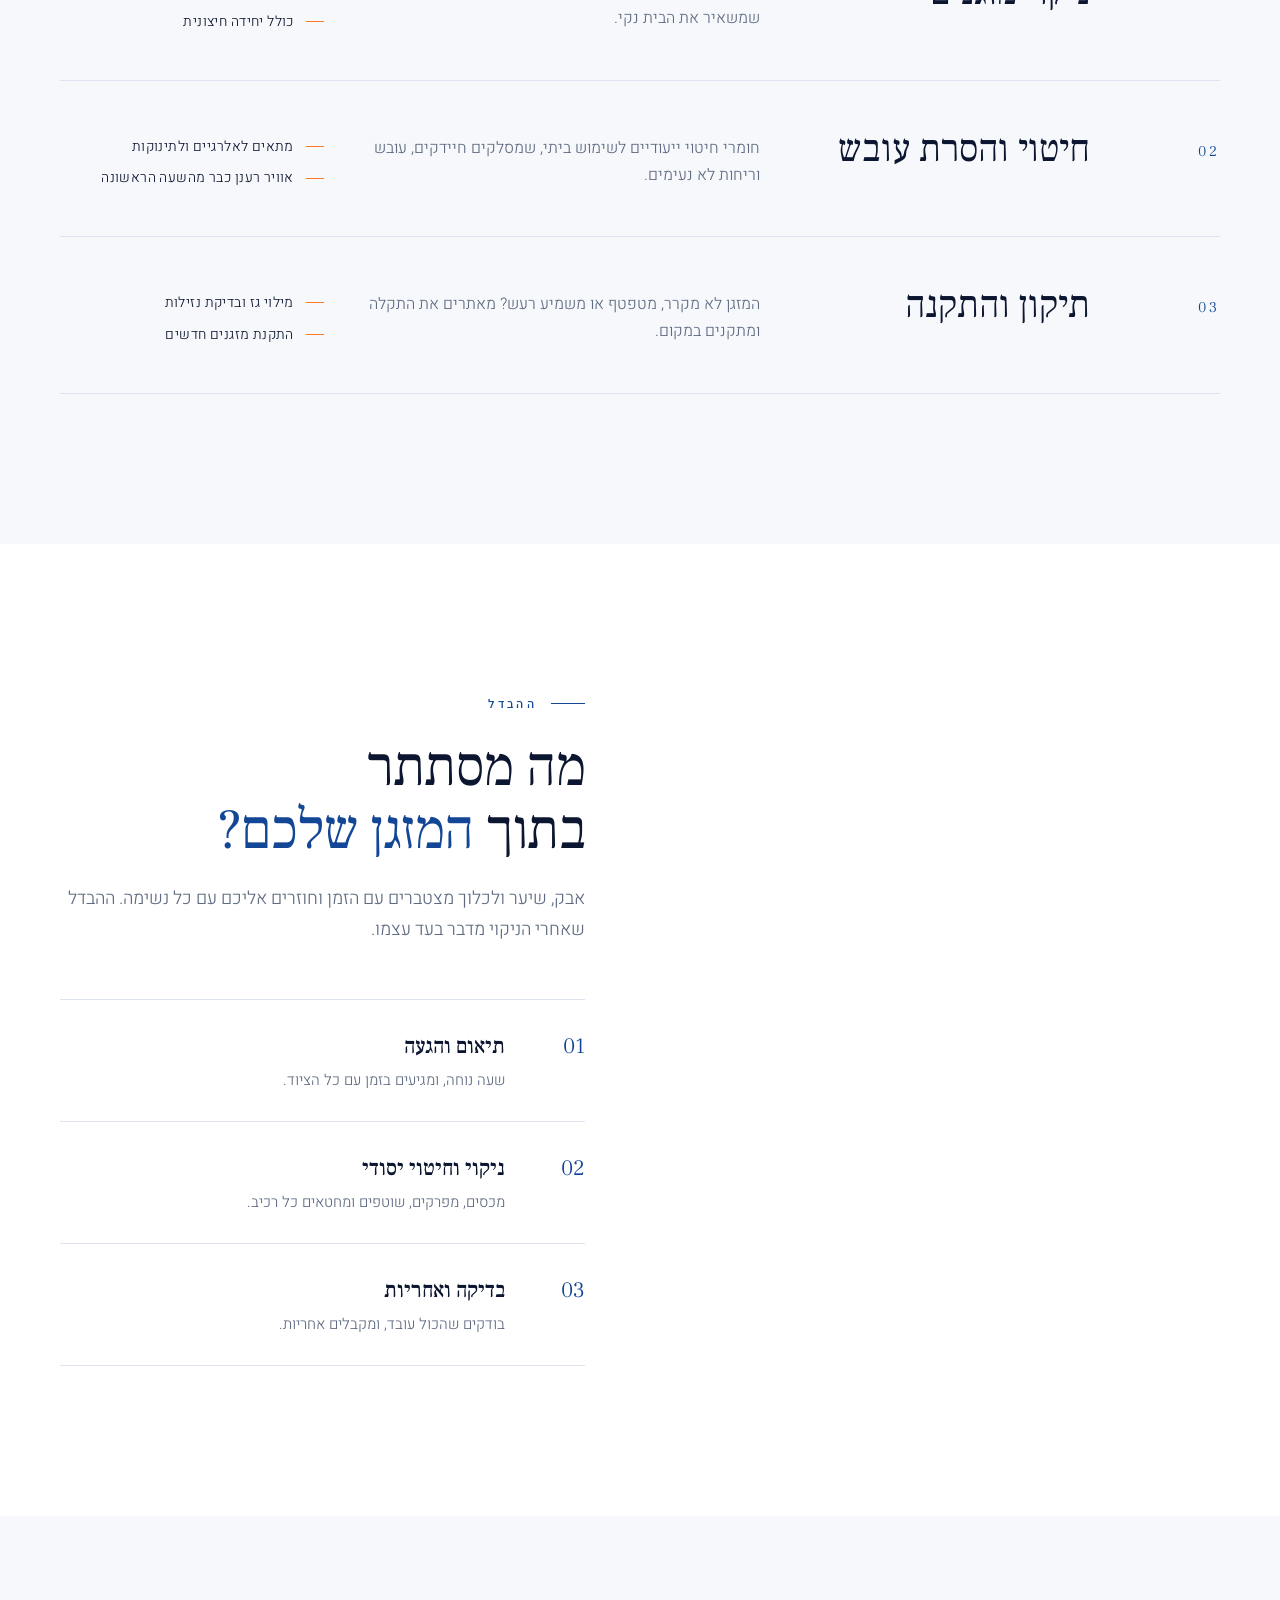
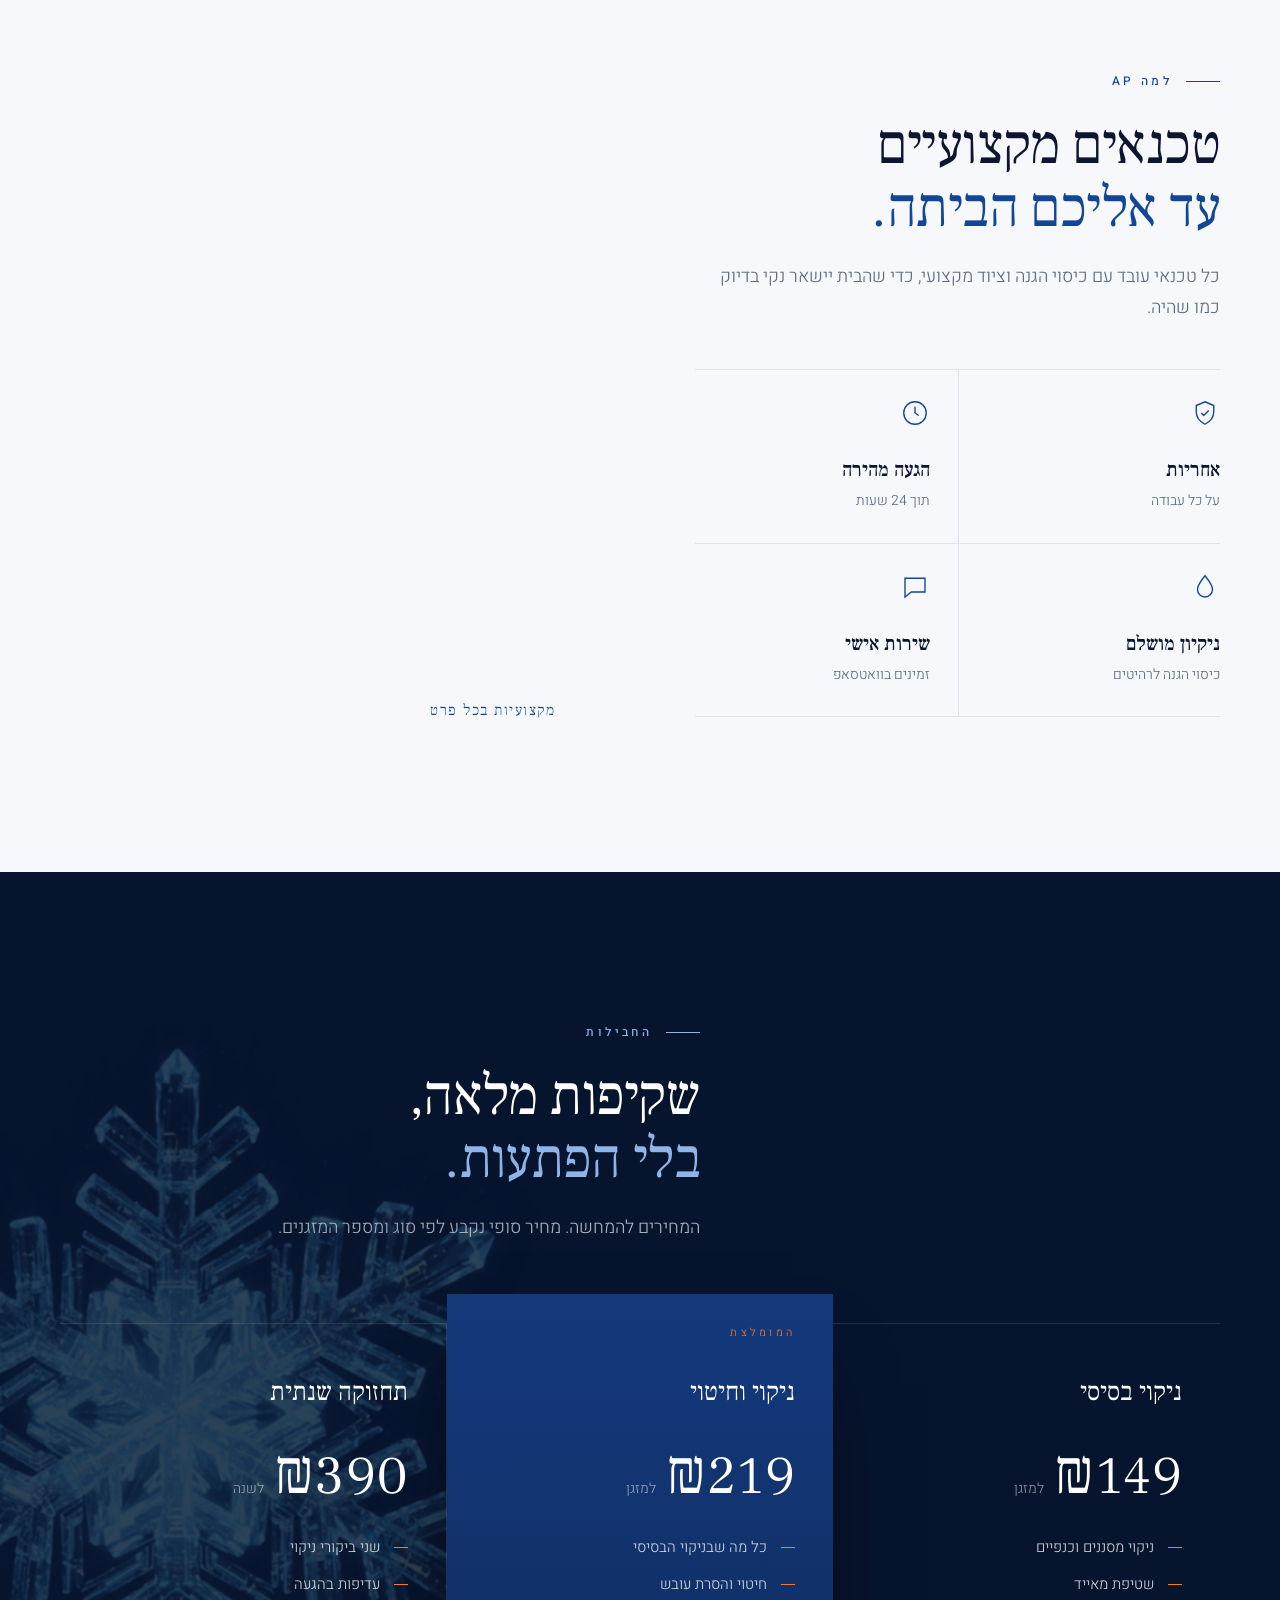
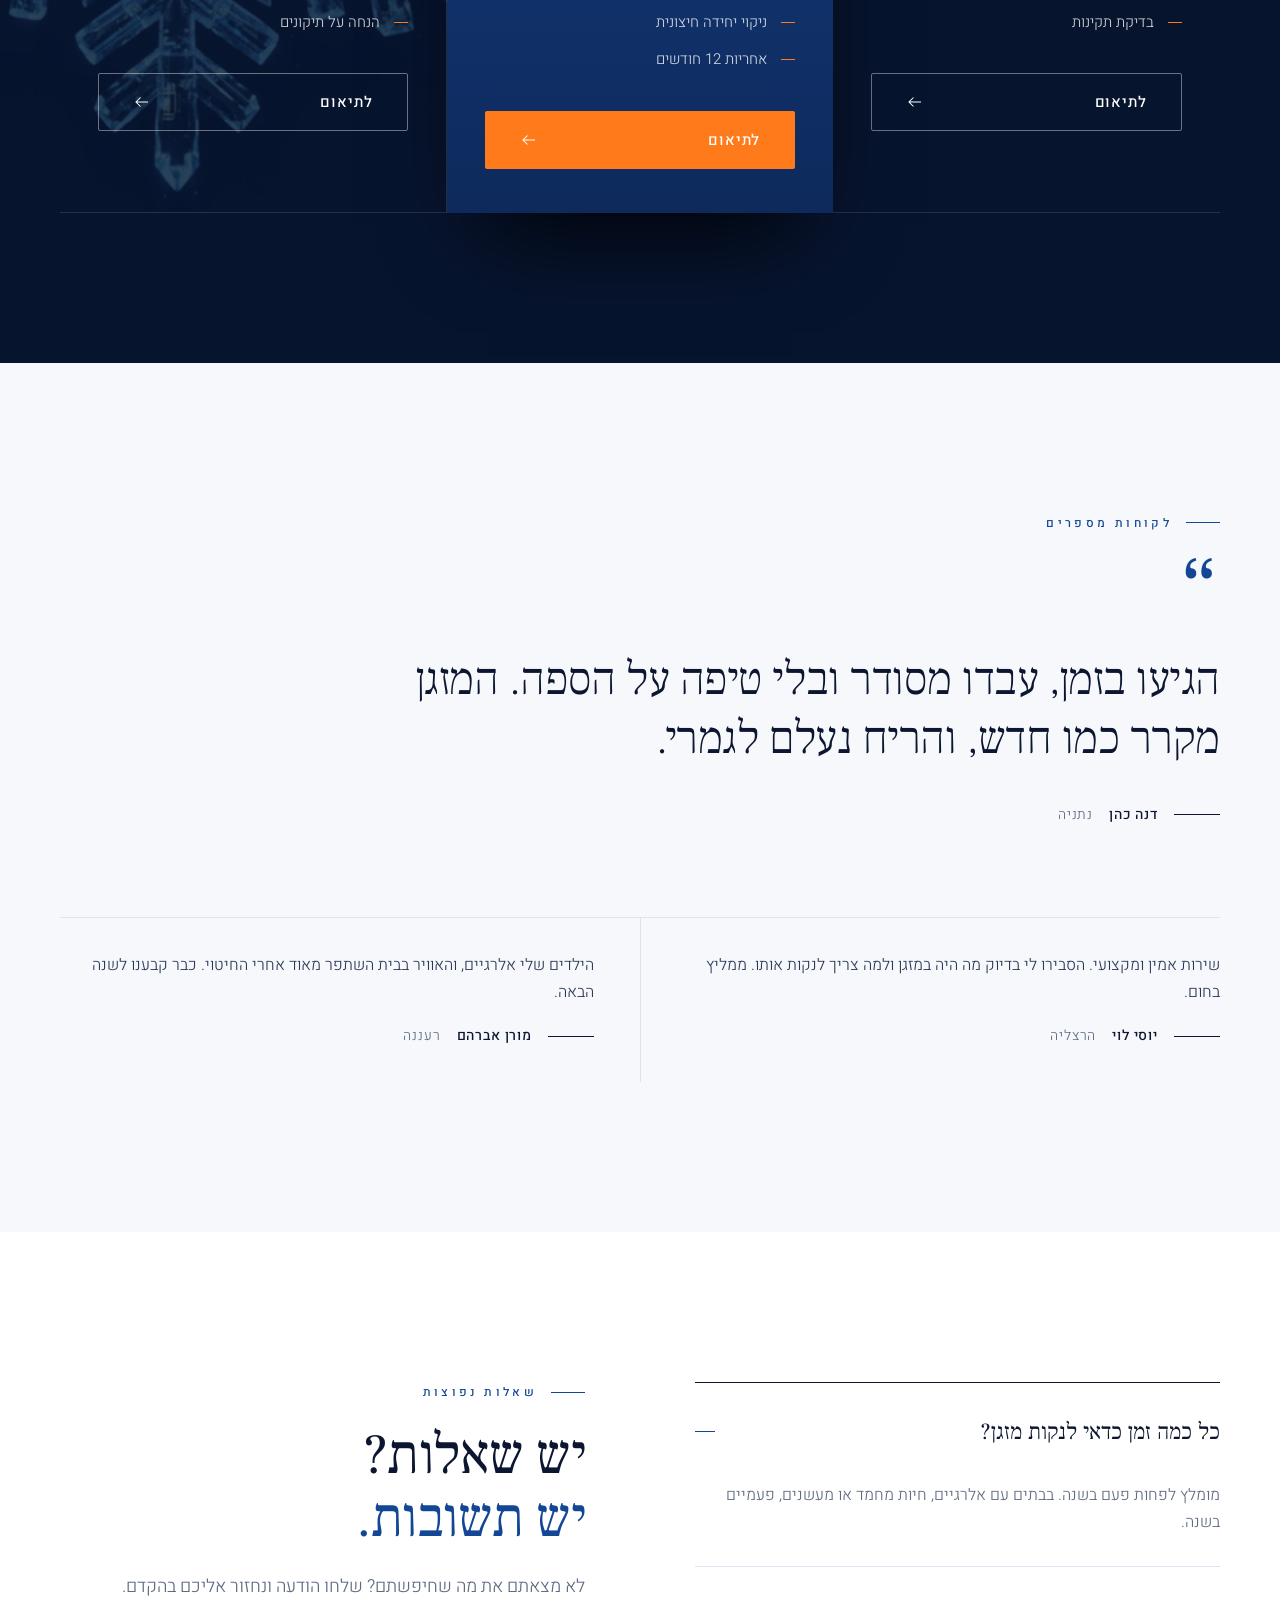
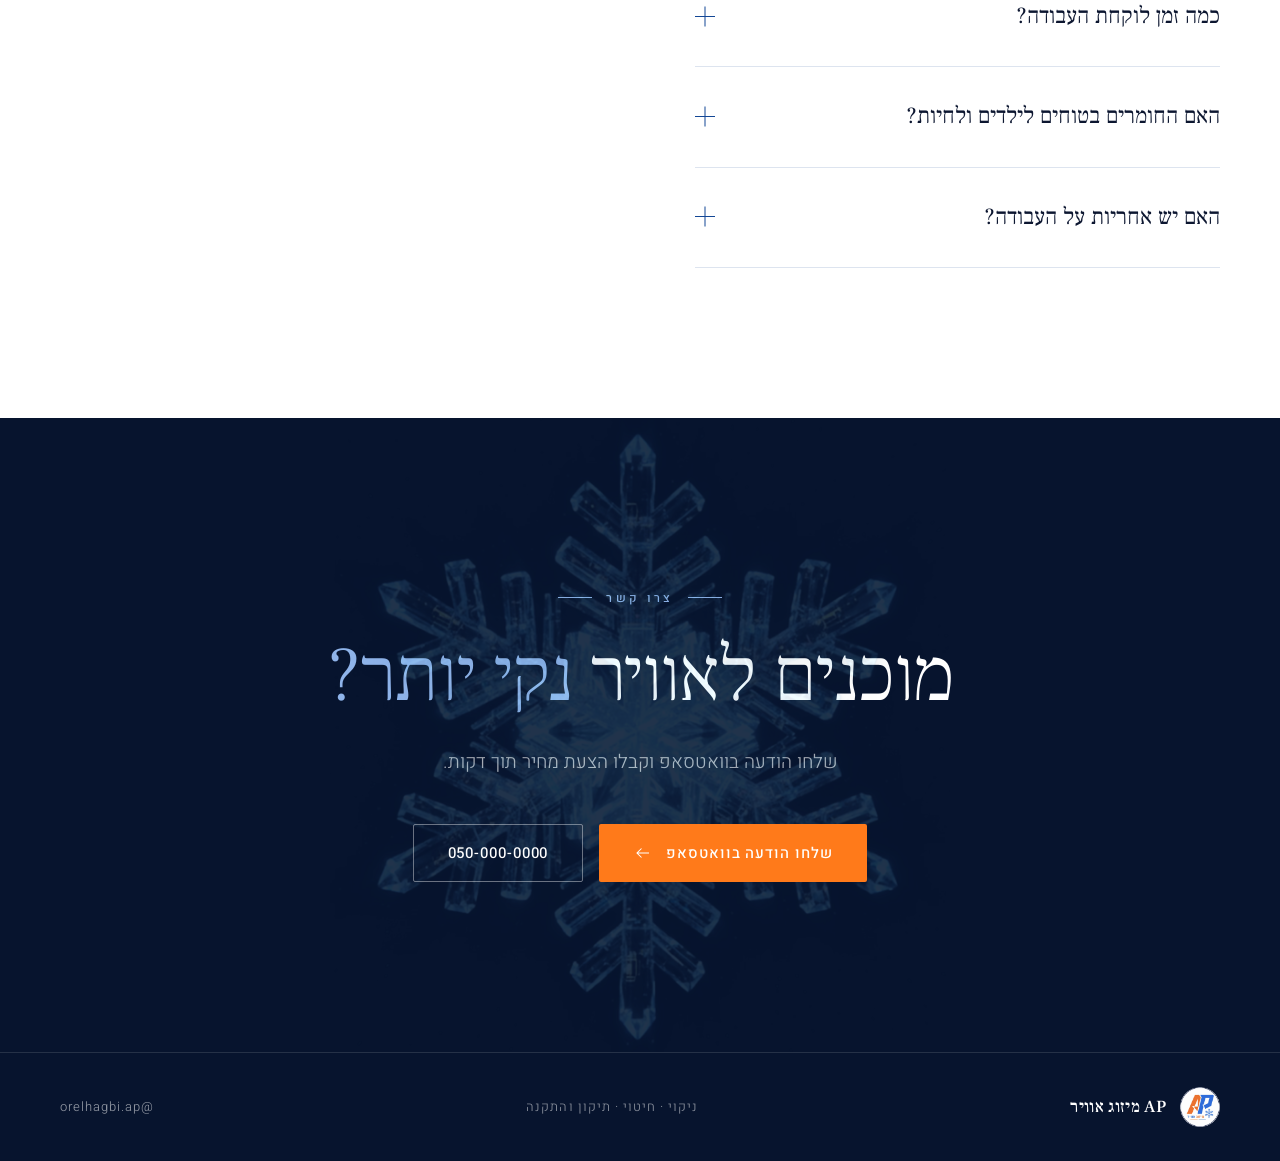
==== commit e6691d68: "AP landing: premium redesign, blue before/after image, alternating layout Co-Authored-By: Claude Son" ====
--- a/ap-landing/index.html
+++ b/ap-landing/index.html
@@ -5,416 +5,437 @@
 <meta name="viewport" content="width=device-width,initial-scale=1">
 <title>AP מיזוג אוויר | ניקוי וחיטוי מזגנים</title>
 <link rel="preconnect" href="https://fonts.googleapis.com">
-<link href="https://fonts.googleapis.com/css2?family=Heebo:wght@400;500;700;800;900&display=swap" rel="stylesheet">
+<link rel="preconnect" href="https://fonts.gstatic.com" crossorigin>
+<link href="https://fonts.googleapis.com/css2?family=Frank+Ruhl+Libre:wght@300;400;500;700&family=Heebo:wght@300;400;500;600&display=swap" rel="stylesheet">
 <style>
 :root{
-  --blue:#134795;      /* גוון חולצת הטכנאי */
-  --blue-deep:#0a2a63;
-  --blue-soft:#e8f1ff;
-  --ice:#f4f8ff;
+  --navy:#07142e;
+  --navy-2:#0b1f45;
+  --blue:#134795;          /* גוון חולצת הטכנאי */
+  --blue-lt:#8fb4ea;
+  --ink:#0c1630;
+  --muted:#5f6b82;
+  --paper:#f6f8fb;
+  --line:#dde4ef;
+  --line-dk:#ffffff1f;
   --orange:#ff7a1a;
-  --orange-deep:#e8620a;
-  --ink:#0d1b36;
-  --muted:#5b6b88;
-  --card:#ffffffcc;
-  --line:#dbe6f6;
-  --shadow:0 30px 60px -25px rgba(19,71,149,.35);
+  --serif:'Frank Ruhl Libre',serif;
+  --sans:'Heebo',system-ui,sans-serif;
+  --ease:cubic-bezier(.16,.84,.24,1);
 }
 *{box-sizing:border-box;margin:0;padding:0}
 html{scroll-behavior:smooth}
-body{font-family:'Heebo',system-ui,sans-serif;color:var(--ink);background:var(--ice);overflow-x:hidden;line-height:1.5}
+body{font-family:var(--sans);font-weight:300;color:var(--ink);background:var(--paper);overflow-x:hidden;line-height:1.7;-webkit-font-smoothing:antialiased}
 img{max-width:100%;display:block}
 a{color:inherit;text-decoration:none}
-.wrap{max-width:1180px;margin:0 auto;padding:0 24px}
+.wrap{max-width:1240px;margin:0 auto;padding:0 40px}
+.kicker{display:flex;align-items:center;gap:14px;font-size:12px;letter-spacing:.28em;text-transform:uppercase;font-weight:500;color:var(--blue)}
+.kicker::before{content:"";width:34px;height:1px;background:currentColor}
+.dark .kicker{color:var(--blue-lt)}
+h2{font-family:var(--serif);font-weight:400;font-size:clamp(34px,4.4vw,60px);line-height:1.12;letter-spacing:-.01em;margin:22px 0 22px}
+h2 i{font-style:normal;color:var(--blue)}
+.dark h2 i{color:var(--blue-lt)}
+p.lead{color:var(--muted);font-size:18px;max-width:520px}
 
 /* ---------- reveal ---------- */
-.rv{opacity:0;transform:translateY(34px);transition:opacity .9s cubic-bezier(.2,.7,.2,1),transform .9s cubic-bezier(.2,.7,.2,1)}
+.rv{opacity:0;transform:translateY(40px);transition:opacity 1.2s var(--ease),transform 1.2s var(--ease)}
 .rv.in{opacity:1;transform:none}
-.rv.d1{transition-delay:.1s}.rv.d2{transition-delay:.2s}.rv.d3{transition-delay:.3s}.rv.d4{transition-delay:.4s}
-.no-anim .rv{opacity:1;transform:none;transition:none}
-
-/* ---------- intro 3D ---------- */
-#intro{position:fixed;inset:0;z-index:100;display:grid;place-items:center;background:radial-gradient(circle at 50% 40%,#1b5cc0 0%,var(--blue) 45%,var(--blue-deep) 100%);perspective:1400px;overflow:hidden;transition:opacity .9s ease,visibility .9s}
+.rv.d1{transition-delay:.12s}.rv.d2{transition-delay:.24s}.rv.d3{transition-delay:.36s}
+.imgrv{clip-path:inset(0 0 100% 0);transition:clip-path 1.5s var(--ease)}
+.imgrv.in{clip-path:inset(0 0 0 0)}
+.imgrv img{transform:scale(1.15);transition:transform 2s var(--ease)}
+.imgrv.in img{transform:scale(1)}
+.static .rv{opacity:1;transform:none;transition:none}
+.static .imgrv{clip-path:none;transition:none}.static .imgrv img{transform:none;transition:none}
+
+/* ---------- intro ---------- */
+#intro{position:fixed;inset:0;z-index:100;display:grid;place-items:center;background:radial-gradient(ellipse at 50% 38%,#12306a 0%,var(--navy-2) 40%,var(--navy) 100%);perspective:1600px;overflow:hidden;transition:opacity 1s ease,visibility 1s}
 #intro.done{opacity:0;visibility:hidden}
-#intro .flake{position:absolute;color:#fff;opacity:.18;font-size:90px;animation:fall linear infinite}
-@keyframes fall{from{transform:translateY(-15vh) rotate(0)}to{transform:translateY(115vh) rotate(360deg)}}
-.scene{position:relative;width:min(70vw,420px);aspect-ratio:2/3;transform-style:preserve-3d;animation:enter 3.4s cubic-bezier(.65,0,.25,1) forwards}
-.scene .card{position:absolute;inset:0;border-radius:36px;overflow:hidden;box-shadow:0 60px 120px rgba(0,0,0,.5),0 0 0 1px #ffffff40;transform:translateZ(0)}
+.scene{position:relative;width:min(64vw,380px);aspect-ratio:3/4;transform-style:preserve-3d;animation:enter 3.4s cubic-bezier(.65,0,.25,1) forwards}
+.scene .card{position:absolute;inset:0;border-radius:4px;overflow:hidden;box-shadow:0 70px 140px #000a,0 0 0 1px #ffffff2a}
 .scene .card img{width:100%;height:100%;object-fit:cover}
-.scene .glow{position:absolute;inset:-12%;border-radius:50%;background:radial-gradient(circle,#7fc4ff88,transparent 65%);transform:translateZ(-120px);filter:blur(30px)}
-.scene .tag{position:absolute;bottom:-64px;left:0;right:0;text-align:center;color:#fff;font-weight:800;font-size:22px;letter-spacing:.02em;transform:translateZ(60px)}
-.scene .tag small{display:block;font-weight:400;font-size:14px;opacity:.75;margin-top:4px}
+.scene .glow{position:absolute;inset:-18%;background:radial-gradient(circle,#4d8ff0 0%,transparent 62%);opacity:.35;transform:translateZ(-160px);filter:blur(40px)}
+.scene .sheen{position:absolute;inset:0;border-radius:4px;background:linear-gradient(115deg,transparent 35%,#ffffff40 50%,transparent 65%);transform:translateX(-120%);animation:shine 3s .5s ease-in-out forwards;mix-blend-mode:overlay}
+@keyframes shine{to{transform:translateX(120%)}}
 @keyframes enter{
-  0%{transform:rotateY(-70deg) rotateX(18deg) translateZ(-500px) scale(.7);opacity:0}
-  25%{opacity:1}
-  55%{transform:rotateY(14deg) rotateX(-6deg) translateZ(0) scale(1)}
-  75%{transform:rotateY(-4deg) rotateX(2deg) translateZ(0) scale(1)}
-  100%{transform:rotateY(0) rotateX(0) translateZ(900px) scale(1.4);opacity:0}
+  0%{transform:rotateY(-62deg) rotateX(12deg) translateZ(-600px);opacity:0}
+  22%{opacity:1}
+  55%{transform:rotateY(12deg) rotateX(-4deg) translateZ(0)}
+  74%{transform:rotateY(-3deg) rotateX(1deg) translateZ(0);opacity:1}
+  100%{transform:rotateY(0) rotateX(0) translateZ(1000px);opacity:0}
 }
-#skip{position:absolute;top:22px;left:22px;color:#fff;border:1px solid #ffffff60;background:#ffffff18;backdrop-filter:blur(8px);padding:8px 16px;border-radius:99px;font:500 14px 'Heebo';cursor:pointer;z-index:2}
+.intro-mark{position:absolute;bottom:9vh;left:0;right:0;text-align:center;color:#fff;font-family:var(--serif);letter-spacing:.38em;font-size:15px;opacity:0;animation:fadeup 1.4s .7s forwards}
+.intro-mark small{display:block;font-family:var(--sans);letter-spacing:.3em;font-size:11px;color:var(--blue-lt);margin-top:8px}
+@keyframes fadeup{from{opacity:0;transform:translateY(14px)}to{opacity:.9;transform:none}}
+#skip{position:absolute;top:26px;left:30px;color:#fff9;background:none;border:0;border-bottom:1px solid #fff5;padding:2px 0;font:400 13px var(--sans);letter-spacing:.14em;cursor:pointer;z-index:2}
+#skip:hover{color:#fff}
 
 /* ---------- nav ---------- */
-nav{position:fixed;top:14px;inset-inline:0;z-index:50;display:flex;justify-content:center;padding:0 16px}
-nav .bar{display:flex;align-items:center;gap:28px;background:#ffffffd9;backdrop-filter:blur(14px);border:1px solid var(--line);border-radius:99px;padding:8px 10px 8px 22px;box-shadow:0 12px 30px -16px rgba(19,71,149,.35);width:min(980px,100%)}
-.brand{display:flex;align-items:center;gap:10px;font-weight:900;font-size:18px;color:var(--blue)}
-.brand img{width:38px;height:38px;border-radius:50%}
-.links{display:flex;gap:24px;margin-inline-start:auto;font-weight:500;font-size:15px;color:var(--muted)}
-.links a:hover{color:var(--blue)}
-.btn{display:inline-flex;align-items:center;gap:10px;padding:14px 26px;border-radius:99px;font-weight:700;font-size:16px;border:0;cursor:pointer;transition:transform .25s,box-shadow .25s,background .25s}
-.btn:hover{transform:translateY(-3px)}
-.btn-or{background:var(--orange);color:#fff;box-shadow:0 14px 28px -10px rgba(255,122,26,.7)}
-.btn-or:hover{background:var(--orange-deep)}
-.btn-bl{background:var(--blue);color:#fff;box-shadow:0 14px 28px -10px rgba(19,71,149,.6)}
-.btn-gh{background:#fff;color:var(--blue);border:1px solid var(--line)}
-nav .btn{padding:10px 20px;font-size:14px}
+nav{position:fixed;top:0;inset-inline:0;z-index:50;height:78px;display:flex;align-items:center;background:#f6f8fbd9;backdrop-filter:blur(18px);border-bottom:1px solid var(--line)}
+nav .wrap{display:flex;align-items:center;gap:48px;width:100%}
+.brand{display:flex;align-items:center;gap:14px;font-family:var(--serif);font-weight:500;font-size:20px;letter-spacing:.02em;color:var(--navy)}
+.brand img{width:40px;height:40px;border-radius:50%}
+.links{display:flex;gap:38px;margin-inline-start:auto;font-size:14px;letter-spacing:.04em;color:var(--ink)}
+.links a{position:relative;padding:6px 0}
+.links a::after{content:"";position:absolute;inset-inline:0;bottom:0;height:1px;background:var(--blue);transform:scaleX(0);transition:transform .5s var(--ease)}
+.links a:hover::after{transform:scaleX(1)}
+.btn{display:inline-flex;align-items:center;gap:14px;padding:17px 34px;border-radius:2px;font:500 15px var(--sans);letter-spacing:.06em;border:1px solid transparent;cursor:pointer;transition:all .5s var(--ease)}
+.btn svg{width:18px;transition:transform .5s var(--ease)}
+.btn:hover svg{transform:translateX(-6px)}
+.btn-or{background:var(--orange);color:#fff}
+.btn-or:hover{background:#ff8d3a}
+.btn-ln{border-color:var(--ink);color:var(--ink)}
+.btn-ln:hover{background:var(--ink);color:#fff}
+.dark .btn-ln{border-color:#ffffff66;color:#fff}.dark .btn-ln:hover{background:#fff;color:var(--navy)}
+nav .btn{padding:11px 24px;font-size:13px}
 
 /* ---------- hero ---------- */
-.hero{position:relative;padding:150px 0 90px;background:
-  radial-gradient(900px 500px at 85% 10%,#cfe3ff 0%,transparent 60%),
-  radial-gradient(700px 400px at 0% 60%,#ffe6d2 0%,transparent 60%),var(--ice);overflow:hidden}
-.hero .wrap{display:grid;grid-template-columns:1.05fr .95fr;gap:40px;align-items:center;min-height:620px}
-.pill{display:inline-flex;align-items:center;gap:8px;background:#fff;border:1px solid var(--line);border-radius:99px;padding:7px 16px;font-size:14px;font-weight:500;color:var(--blue);box-shadow:0 8px 20px -14px rgba(19,71,149,.5)}
-.pill i{width:8px;height:8px;border-radius:50%;background:var(--orange);box-shadow:0 0 0 4px #ff7a1a30}
-h1{font-size:clamp(40px,6vw,76px);line-height:1.04;font-weight:900;letter-spacing:-.02em;margin:22px 0 20px;color:var(--ink)}
-h1 em{font-style:normal;color:var(--blue);position:relative;white-space:nowrap}
-h1 em::after{content:"";position:absolute;inset-inline:0;bottom:-6px;height:10px;border-radius:99px;background:var(--orange);opacity:.9;transform:scaleX(0);transform-origin:right;animation:ul 1s 3.9s forwards cubic-bezier(.2,.7,.2,1)}
-@keyframes ul{to{transform:scaleX(1)}}
-.hero p.lead{font-size:20px;color:var(--muted);max-width:520px}
-.cta{display:flex;gap:14px;flex-wrap:wrap;margin-top:34px}
-.trust{display:flex;gap:26px;margin-top:36px;flex-wrap:wrap}
-.trust div{display:flex;align-items:center;gap:10px;font-weight:700;font-size:15px}
-.trust svg{width:28px;height:28px;padding:6px;border-radius:50%;background:var(--blue-soft);color:var(--blue)}
-
-.stage{position:relative;height:620px;perspective:1200px}
-.stage .room{position:absolute;inset:0 0 0 0;margin:auto;width:min(100%,440px);height:100%;border-radius:40px;overflow:hidden;box-shadow:var(--shadow),0 0 0 8px #fff;transform:rotateY(-8deg) rotateX(2deg);transition:transform .2s ease-out;will-change:transform}
-.stage .room img{width:100%;height:100%;object-fit:cover}
-/* animated airflow overlay */
-.air{position:absolute;inset:0;pointer-events:none;mix-blend-mode:screen}
-.air path{fill:none;stroke:#bfe4ff;stroke-width:3;stroke-linecap:round;stroke-dasharray:60 340;filter:drop-shadow(0 0 6px #7fc4ff);animation:flow 3.6s linear infinite}
-.air path:nth-child(2){animation-delay:-.7s;stroke-width:2}
-.air path:nth-child(3){animation-delay:-1.4s}
-.air path:nth-child(4){animation-delay:-2.1s;stroke-width:2}
-.air path:nth-child(5){animation-delay:-2.8s}
-@keyframes flow{from{stroke-dashoffset:400}to{stroke-dashoffset:0}}
-.chip{position:absolute;background:#ffffffe6;backdrop-filter:blur(10px);border:1px solid #fff;border-radius:20px;padding:12px 16px;box-shadow:var(--shadow);font-weight:700;font-size:14px;display:flex;align-items:center;gap:12px;animation:bob 5s ease-in-out infinite}
-.chip b{display:grid;place-items:center;width:38px;height:38px;border-radius:12px;background:var(--blue);color:#fff;font-size:18px}
-.chip small{display:block;font-weight:400;color:var(--muted);font-size:12px}
-.c1{top:70px;right:-28px}
-.c2{bottom:120px;left:-34px;animation-delay:-2s}
-.c2 b{background:var(--orange)}
-@keyframes bob{50%{transform:translateY(-12px)}}
-.flake3d{position:absolute;width:150px;top:-6px;left:-4%;animation:spin 14s linear infinite;filter:drop-shadow(0 20px 20px rgba(19,71,149,.45));z-index:3}
-@keyframes spin{from{transform:rotateY(0) rotateZ(0)}to{transform:rotateY(360deg) rotateZ(40deg)}}
+.hero{display:grid;grid-template-columns:1fr 1fr;min-height:100vh;padding-top:78px}
+.hero .txt{display:flex;flex-direction:column;justify-content:center;padding:70px 4vw 70px 3vw;max-width:760px;margin-inline-start:auto;padding-inline-start:max(40px,calc((100vw - 1240px)/2 + 40px))}
+.hero h1{font-family:var(--serif);font-weight:300;font-size:clamp(46px,6.2vw,92px);line-height:1.02;letter-spacing:-.02em;margin:34px 0 30px}
+.hero h1 b{font-weight:500;color:var(--blue)}
+.hero .cta{display:flex;gap:16px;flex-wrap:wrap;margin-top:44px}
+.hero .meta{display:flex;gap:44px;margin-top:64px;padding-top:30px;border-top:1px solid var(--line);font-size:13px;letter-spacing:.06em;color:var(--muted)}
+.hero .meta b{display:block;font-family:var(--serif);font-weight:500;font-size:19px;letter-spacing:.02em;color:var(--ink);margin-bottom:2px}
+.hero .vis{position:relative;overflow:hidden;background:var(--navy)}
+.hero .vis img{position:absolute;inset:0;width:100%;height:112%;object-fit:cover;object-position:35% 20%;will-change:transform}
+.hero .vis::after{content:"";position:absolute;inset:0;background:linear-gradient(0deg,#07142e66,transparent 40%);pointer-events:none}
+.air{position:absolute;inset:0;width:100%;height:100%;pointer-events:none;mix-blend-mode:screen;opacity:.75}
+.air path{fill:none;stroke:url(#ag);stroke-width:1.4;stroke-linecap:round;stroke-dasharray:90 520;animation:flow 6s linear infinite}
+.air path:nth-child(2){animation-delay:-1.1s}.air path:nth-child(3){animation-delay:-2.2s;stroke-width:1}.air path:nth-child(4){animation-delay:-3.3s}.air path:nth-child(5){animation-delay:-4.4s;stroke-width:1}
+@keyframes flow{from{stroke-dashoffset:610}to{stroke-dashoffset:0}}
+.caption{position:absolute;bottom:34px;inset-inline:34px;display:flex;justify-content:space-between;color:#fff;font-size:12px;letter-spacing:.24em;text-transform:uppercase;z-index:2}
 
 /* ---------- stats ---------- */
-.stats{background:linear-gradient(100deg,var(--blue-deep),var(--blue) 60%,#1b5cc0);color:#fff;border-radius:34px;margin:0 24px;position:relative;z-index:2;transform:translateY(50%);box-shadow:0 30px 60px -24px rgba(10,42,99,.8)}
-.stats .wrap{display:grid;grid-template-columns:repeat(4,1fr);padding:34px 24px;gap:10px;text-align:center}
-.stats .n{font-size:clamp(34px,4.6vw,56px);font-weight:900;line-height:1}
-.stats .n span{color:var(--orange)}
-.stats small{display:block;margin-top:8px;opacity:.8;font-size:15px}
-.stats .wrap>div+div{border-inline-start:1px solid #ffffff30}
+.stats{background:var(--navy);color:#fff}
+.stats .wrap{display:grid;grid-template-columns:repeat(4,1fr)}
+.stats .it{padding:54px 0 50px;text-align:center}
+.stats .it+.it{border-inline-start:1px solid var(--line-dk)}
+.stats .n{font-family:var(--serif);font-weight:300;font-size:clamp(42px,5vw,72px);line-height:1;letter-spacing:-.01em}
+.stats .n em{font-style:normal;color:var(--blue-lt);font-size:.5em;margin-inline-start:4px}
+.stats small{display:block;margin-top:14px;font-size:12px;letter-spacing:.2em;color:#ffffff99}
 
 /* ---------- sections ---------- */
-section{padding:110px 0}
-.hero+.spacer{height:60px}
-.eyebrow{display:inline-block;color:var(--orange);font-weight:800;letter-spacing:.06em;font-size:14px;margin-bottom:10px}
-h2{font-size:clamp(32px,4.4vw,52px);line-height:1.1;font-weight:900;letter-spacing:-.015em}
-.sub{color:var(--muted);font-size:18px;max-width:560px;margin-top:14px}
-.head{margin-bottom:56px}
-.head.c{text-align:center}.head.c .sub{margin-inline:auto}
-
-.grid3{display:grid;grid-template-columns:repeat(3,1fr);gap:22px}
-.svc{position:relative;background:#fff;border:1px solid var(--line);border-radius:30px;padding:34px 30px;box-shadow:0 24px 50px -34px rgba(19,71,149,.5);transition:transform .35s,box-shadow .35s;overflow:hidden}
-.svc:hover{transform:translateY(-8px) rotateX(2deg);box-shadow:0 40px 60px -30px rgba(19,71,149,.55)}
-.svc .ic{width:96px;height:96px;margin-bottom:22px;border-radius:28px;display:grid;place-items:center;font-size:44px;color:#fff;background:linear-gradient(145deg,#3d86ee,var(--blue));box-shadow:0 22px 30px -14px rgba(19,71,149,.75),inset 0 2px 0 #ffffff70;transform:rotate(-6deg);transition:transform .5s}
-.svc:hover .ic{transform:rotate(6deg) translateY(-6px) scale(1.06)}
-.svc:nth-child(2) .ic{background:linear-gradient(145deg,#ffa25a,var(--orange));box-shadow:0 22px 30px -14px rgba(232,98,10,.75),inset 0 2px 0 #ffffff80}
-.svc h3{font-size:24px;font-weight:800;margin-bottom:8px}
-.svc p{color:var(--muted)}
-.svc ul{list-style:none;margin-top:18px;display:grid;gap:8px;font-size:15px;font-weight:500}
-.svc li::before{content:"✓";color:var(--orange);font-weight:900;margin-inline-end:8px}
-
-/* before / after */
-.ba-sec{background:#fff;border-radius:60px;margin:0 12px}
-.ba-grid{display:grid;grid-template-columns:1fr 1fr;gap:56px;align-items:center}
-.ba{position:relative;border-radius:34px;overflow:hidden;box-shadow:var(--shadow);aspect-ratio:1/1}
-.ba .sweep{position:absolute;inset:0;background:linear-gradient(100deg,transparent 40%,#ffffff55 50%,transparent 60%);transform:translateX(-120%);animation:sw 4.5s 1s infinite}
-@keyframes sw{to{transform:translateX(120%)}}
-.ba img{position:absolute;inset:0;width:100%;height:100%;object-fit:cover}
-.ba .hdl{position:absolute;top:0;bottom:0;left:50%;width:4px;background:#fff;box-shadow:0 0 20px #0006}
-.ba .hdl::after{content:"↔";position:absolute;top:50%;left:50%;transform:translate(-50%,-50%);width:54px;height:54px;border-radius:50%;background:var(--orange);color:#fff;display:grid;place-items:center;font-size:24px;font-weight:900;box-shadow:0 10px 24px #0005}
-.ba .lb{position:absolute;bottom:18px;padding:6px 16px;border-radius:99px;background:#000a;color:#fff;font-size:14px;font-weight:700}
-.ba .l1{left:18px}.ba .l2{right:18px;background:var(--blue)}
-.steps{display:grid;gap:18px;margin-top:34px}
-.step{display:flex;gap:18px;align-items:flex-start}
-.step b{flex:none;width:46px;height:46px;border-radius:50%;background:var(--blue-soft);color:var(--blue);display:grid;place-items:center;font-weight:900;font-size:18px}
-.step h4{font-size:19px;font-weight:800}
+section{padding:150px 0}
+.split{display:grid;grid-template-columns:1fr 1fr;gap:110px;align-items:center}
+
+/* services */
+.svc-head{display:grid;grid-template-columns:1fr 1fr;gap:110px;align-items:end;margin-bottom:80px}
+.svc-list{border-top:1px solid var(--ink)}
+.row{display:grid;grid-template-columns:90px 1.1fr 1.5fr 1fr;gap:40px;align-items:start;padding:46px 0;border-bottom:1px solid var(--line);transition:background .6s var(--ease),padding .6s var(--ease)}
+.row:hover{background:#fff;padding-inline:26px}
+.row .no{font-family:var(--serif);font-size:15px;letter-spacing:.2em;color:var(--blue);padding-top:12px}
+.row h3{font-family:var(--serif);font-weight:400;font-size:clamp(28px,3vw,42px);line-height:1.15}
+.row p{color:var(--muted);padding-top:8px}
+.row ul{list-style:none;font-size:14px;letter-spacing:.03em;padding-top:8px;display:grid;gap:8px}
+.row li{display:flex;gap:12px;align-items:center}
+.row li::before{content:"";width:18px;height:1px;background:var(--orange)}
+
+/* before/after */
+.ba-sec{background:#fff}
+.ba-fig{position:relative}
+.ba-fig .frame{overflow:hidden;aspect-ratio:1/1;box-shadow:0 60px 90px -50px rgba(7,20,46,.55)}
+.ba-fig img{width:100%;height:100%;object-fit:cover}
+.ba-fig .lb{position:absolute;bottom:26px;font-size:11px;letter-spacing:.3em;color:#fff;display:flex;align-items:center;gap:12px}
+.ba-fig .lb::before{content:"";width:26px;height:1px;background:#fff}
+.ba-fig .l1{left:28px}.ba-fig .l2{right:28px}
+.steps{margin-top:54px;display:grid;border-top:1px solid var(--line)}
+.step{display:grid;grid-template-columns:60px 1fr;gap:20px;padding:28px 0;border-bottom:1px solid var(--line)}
+.step span{font-family:var(--serif);color:var(--blue);font-size:22px}
+.step h4{font-family:var(--serif);font-weight:500;font-size:22px;margin-bottom:2px}
 .step p{color:var(--muted);font-size:15px}
 
 /* technician */
-.tech{display:grid;grid-template-columns:.9fr 1.1fr;gap:56px;align-items:center}
-.tech .ph{position:relative;border-radius:40px;overflow:hidden;box-shadow:var(--shadow);aspect-ratio:4/5}
-.tech .ph img{width:100%;height:100%;object-fit:cover;object-position:50% 20%}
-.tech .ph::after{content:"";position:absolute;inset:auto 0 0 0;height:35%;background:linear-gradient(transparent,#0a2a63cc)}
-.tech .ph span{position:absolute;bottom:22px;inset-inline:24px;color:#fff;font-weight:800;font-size:20px;z-index:2}
-.feat{display:grid;grid-template-columns:1fr 1fr;gap:16px;margin-top:30px}
-.feat div{background:#fff;border:1px solid var(--line);border-radius:22px;padding:20px;font-weight:700}
-.feat div i{display:block;font-style:normal;font-size:26px;margin-bottom:6px}
-.feat small{display:block;font-weight:400;color:var(--muted);margin-top:2px}
+.tech-fig{position:relative}
+.tech-fig .frame{overflow:hidden;aspect-ratio:4/5;box-shadow:0 60px 90px -50px rgba(7,20,46,.6)}
+.tech-fig img{width:100%;height:100%;object-fit:cover;object-position:50% 15%}
+.tech-fig .tab{position:absolute;bottom:-1px;inset-inline-start:0;background:var(--paper);padding:20px 30px 0 0;font-family:var(--serif);font-size:15px;letter-spacing:.1em;color:var(--blue)}
+.feats{margin-top:46px;display:grid;grid-template-columns:1fr 1fr;border-top:1px solid var(--line)}
+.feat{padding:28px 0;border-bottom:1px solid var(--line)}
+.feat:nth-child(odd){padding-inline-end:28px;border-inline-end:1px solid var(--line)}
+.feat:nth-child(even){padding-inline-start:28px}
+.feat svg{width:30px;height:30px;stroke:var(--blue);fill:none;stroke-width:1.1;margin-bottom:16px}
+.feat b{display:block;font-family:var(--serif);font-weight:500;font-size:20px}
+.feat small{color:var(--muted);font-size:14px}
 
 /* pricing */
-.price{background:#fff;border:1px solid var(--line);border-radius:30px;padding:34px 28px;box-shadow:0 24px 50px -34px rgba(19,71,149,.5);position:relative}
-.price.hot{background:linear-gradient(160deg,var(--blue),var(--blue-deep));color:#fff;transform:translateY(-14px);box-shadow:0 40px 70px -26px rgba(10,42,99,.8)}
-.price.hot::before{content:"הכי פופולרי";position:absolute;top:-14px;inset-inline-start:26px;background:var(--orange);color:#fff;padding:5px 16px;border-radius:99px;font-size:13px;font-weight:800}
-.price h3{font-size:20px;font-weight:800}
-.price .pr{font-size:54px;font-weight:900;margin:12px 0;line-height:1}
-.price .pr small{font-size:16px;font-weight:500;opacity:.7}
-.price ul{list-style:none;display:grid;gap:10px;margin:20px 0 28px;font-size:15px}
-.price li::before{content:"✓";color:var(--orange);font-weight:900;margin-inline-end:8px}
-.price .btn{width:100%;justify-content:center}
-.price.hot .btn-gh{background:var(--orange);color:#fff;border:0}
+.price-sec{background:var(--navy);color:#fff;position:relative;overflow:hidden}
+.price-sec .snow{position:absolute;width:760px;top:50%;left:-200px;transform:translateY(-50%);opacity:.2;animation:spin 70s linear infinite;pointer-events:none}
+@keyframes spin{to{transform:translateY(-50%) rotate(360deg)}}
+.price-head{max-width:640px;margin-inline-start:auto}
+.plans{display:grid;grid-template-columns:repeat(3,1fr);margin-top:80px;border-top:1px solid var(--line-dk);position:relative}
+.plan{padding:46px 38px 44px;border-bottom:1px solid var(--line-dk);position:relative;transition:background .6s}
+.plan+.plan{border-inline-start:1px solid var(--line-dk)}
+.plan:hover{background:#ffffff08}
+.plan.feat-pl{background:linear-gradient(180deg,#143a7d,#0e2a5c);margin-top:-30px;padding-top:76px;border:0;box-shadow:0 50px 90px -40px #000}
+.plan .tag{position:absolute;top:30px;inset-inline-start:38px;font-size:11px;letter-spacing:.3em;color:var(--orange)}
+.plan h3{font-family:var(--serif);font-weight:400;font-size:26px}
+.plan .pr{font-family:var(--serif);font-weight:300;font-size:64px;line-height:1;margin:26px 0 8px}
+.plan .pr small{font-family:var(--sans);font-size:14px;color:#ffffff88;margin-inline-start:8px}
+.plan ul{list-style:none;margin:30px 0 38px;display:grid;gap:12px;font-size:15px;color:#ffffffcc}
+.plan li{display:flex;gap:14px;align-items:center}
+.plan li::before{content:"";width:14px;height:1px;background:var(--orange)}
+.plan .btn{width:100%;justify-content:space-between}
 
 /* reviews */
-.rev{background:#fff;border:1px solid var(--line);border-radius:28px;padding:28px}
-.rev .st{color:var(--orange);letter-spacing:3px;font-size:18px}
-.rev p{margin:14px 0 22px;font-size:17px}
-.rev .who{display:flex;align-items:center;gap:12px;font-weight:700}
-.rev .who i{width:42px;height:42px;border-radius:50%;background:linear-gradient(145deg,#3d86ee,var(--blue));display:grid;place-items:center;color:#fff;font-style:normal}
-.rev .who small{display:block;color:var(--muted);font-weight:400;font-size:13px}
+.quote{font-family:var(--serif);font-weight:300;font-size:clamp(28px,3.6vw,48px);line-height:1.28;letter-spacing:-.01em;max-width:900px}
+.quote::before{content:"“";display:block;font-size:110px;line-height:.6;color:var(--blue);margin-bottom:18px}
+.who{margin-top:34px;display:flex;align-items:center;gap:16px;font-size:14px;letter-spacing:.06em}
+.who b{font-weight:500}.who span{color:var(--muted)}
+.who::before{content:"";width:46px;height:1px;background:var(--ink)}
+.mini{display:grid;grid-template-columns:1fr 1fr;margin-top:90px;border-top:1px solid var(--line)}
+.mini>div{padding:34px 0}
+.mini>div:first-child{padding-inline-end:46px;border-inline-end:1px solid var(--line)}
+.mini>div:last-child{padding-inline-start:46px}
+.mini p{font-size:16px;color:#2c3957}
+.mini .who{margin-top:18px}
 
 /* faq */
-.faq{max-width:760px;margin:0 auto;display:grid;gap:12px}
-.faq details{background:#fff;border:1px solid var(--line);border-radius:22px;padding:20px 26px}
-.faq summary{font-weight:800;font-size:18px;cursor:pointer;list-style:none;display:flex;justify-content:space-between;gap:14px}
-.faq summary::after{content:"+";color:var(--orange);font-size:26px;line-height:1;transition:transform .3s}
-.faq details[open] summary::after{transform:rotate(45deg)}
-.faq p{color:var(--muted);margin-top:12px}
-
-/* final cta + footer */
-.final{position:relative;margin:0 24px;border-radius:50px;padding:80px 24px;text-align:center;color:#fff;background:radial-gradient(600px 300px at 80% 0,#2c78e0 0,transparent 70%),linear-gradient(140deg,var(--blue),var(--blue-deep));overflow:hidden}
-.final h2{color:#fff}
-.final p{opacity:.85;margin:14px auto 30px;max-width:520px;font-size:18px}
-.final .fl{position:absolute;font-size:200px;opacity:.07;line-height:1}
-footer{padding:50px 0 30px;color:var(--muted);font-size:14px}
-footer .wrap{display:flex;flex-wrap:wrap;gap:20px;justify-content:space-between;align-items:center}
-.wa{position:fixed;bottom:22px;left:22px;z-index:60;width:62px;height:62px;border-radius:50%;background:#25d366;display:grid;place-items:center;box-shadow:0 14px 30px -8px #25d366aa;font-size:30px;color:#fff;animation:pulse 2.4s infinite}
-@keyframes pulse{0%{box-shadow:0 0 0 0 #25d36680}70%{box-shadow:0 0 0 22px #25d36600}100%{box-shadow:0 0 0 0 #25d36600}}
+.faq-sec{background:#fff}
+.faq details{border-bottom:1px solid var(--line)}
+.faq details:first-child{border-top:1px solid var(--ink)}
+.faq summary{list-style:none;cursor:pointer;display:flex;justify-content:space-between;align-items:center;gap:20px;padding:30px 0;font-family:var(--serif);font-size:23px;font-weight:400}
+.faq summary::-webkit-details-marker{display:none}
+.faq summary i{position:relative;width:20px;height:20px;flex:none}
+.faq summary i::before,.faq summary i::after{content:"";position:absolute;background:var(--blue);inset:9px 0 auto 0;height:1px;transition:transform .5s var(--ease)}
+.faq summary i::after{transform:rotate(90deg)}
+.faq details[open] summary i::after{transform:rotate(0)}
+.faq p{color:var(--muted);padding:0 0 30px;max-width:520px}
+
+/* final */
+.final{background:var(--navy);color:#fff;text-align:center;position:relative;overflow:hidden;padding:170px 0}
+.final .snow{position:absolute;width:620px;top:50%;left:50%;transform:translate(-50%,-50%);opacity:.14;animation:spin2 90s linear infinite;pointer-events:none}
+@keyframes spin2{to{transform:translate(-50%,-50%) rotate(-360deg)}}
+.final h2{font-weight:300;font-size:clamp(40px,6vw,88px);margin:26px 0}
+.final p{color:#ffffffaa;font-size:19px;max-width:480px;margin:0 auto 46px}
+.final .btns{display:flex;gap:16px;justify-content:center;flex-wrap:wrap;position:relative}
+.final .kicker{justify-content:center}
+.final .kicker::after{content:"";width:34px;height:1px;background:currentColor}
+footer{background:var(--navy);color:#ffffff88;border-top:1px solid var(--line-dk);padding:34px 0;font-size:13px;letter-spacing:.08em}
+footer .wrap{display:flex;justify-content:space-between;flex-wrap:wrap;gap:16px;align-items:center}
+footer .brand{color:#fff;font-size:17px}
+.wa{position:fixed;bottom:26px;left:26px;z-index:60;display:flex;align-items:center;gap:12px;background:var(--navy);color:#fff;border:1px solid #ffffff30;padding:13px 22px;border-radius:2px;font-size:13px;letter-spacing:.1em;box-shadow:0 20px 40px -14px #0008;transition:background .4s}
+.wa:hover{background:var(--blue)}
+.wa i{width:8px;height:8px;border-radius:50%;background:#2fd36b;animation:pl 2.4s infinite}
+@keyframes pl{0%{box-shadow:0 0 0 0 #2fd36b99}70%{box-shadow:0 0 0 10px #2fd36b00}100%{box-shadow:0 0 0 0 #2fd36b00}}
 
 /* ---------- responsive ---------- */
-@media(max-width:900px){
-  .links{display:none}nav .bar{justify-content:space-between}
-  .hero{padding-top:110px}
-  .hero .wrap,.ba-grid,.tech{grid-template-columns:1fr}
-  .hero .wrap{min-height:0}
-  .stage{height:520px}
-  .c1{right:-6px}.c2{left:-6px}
-  .grid3{grid-template-columns:1fr}
-  .stats .wrap{grid-template-columns:1fr 1fr;row-gap:26px}
-  .stats .wrap>div:nth-child(3){border-inline-start:0}
-  section{padding:80px 0}
-  .price.hot{transform:none}
-  .ba-sec{border-radius:36px}
-  .flake3d{width:84px}
+@media(max-width:960px){
+  .wrap{padding:0 24px}
+  .links{display:none}nav .wrap{justify-content:space-between}
+  .hero{grid-template-columns:1fr;min-height:0}
+  .hero .txt{padding:60px 24px 50px;max-width:none}
+  .hero .vis{height:78vh}
+  .hero .meta{gap:26px;flex-wrap:wrap}
+  .split,.svc-head{grid-template-columns:1fr;gap:56px}
+  section{padding:96px 0}
+  .stats .wrap{grid-template-columns:1fr 1fr}
+  .stats .it:nth-child(3){border-inline-start:0}.stats .it:nth-child(n+3){border-top:1px solid var(--line-dk)}
+  .row{grid-template-columns:50px 1fr;gap:16px 20px;padding:36px 0}
+  .row p,.row ul{grid-column:2}
+  .plans{grid-template-columns:1fr}
+  .plan+.plan{border-inline-start:0;border-top:1px solid var(--line-dk)}
+  .plan.feat-pl{margin-top:0;padding-top:76px}
+  .price-head{margin:0}
+  .mini{grid-template-columns:1fr}.mini>div:first-child{padding-inline-end:0;border-inline-end:0;border-bottom:1px solid var(--line)}.mini>div:last-child{padding-inline-start:0}
+  .wa span{display:none}.wa{padding:16px}
+  .price-sec .snow{width:420px;left:-140px}
+  .final{padding:120px 0}
 }
 </style>
 </head>
 <body>
 
-<!-- ================= כניסה תלת-ממדית ================= -->
+<!-- כניסה תלת-ממדית -->
 <div id="intro">
-  <button id="skip">דלג ›</button>
+  <button id="skip">דלג</button>
   <div class="scene">
     <div class="glow"></div>
-    <div class="card"><img src="img/ac.jpg" alt="מזגן"></div>
-    <div class="tag">AP מיזוג אוויר<small>אוויר נקי. בית שנושמים בו.</small></div>
-  </div>
+    <div class="card"><img src="img/ac.jpg" alt=""></div>
+    <div class="sheen"></div>
+  </div>
+  <div class="intro-mark">AP<small>מיזוג אוויר</small></div>
 </div>
 
 <nav>
-  <div class="bar">
+  <div class="wrap">
     <a class="brand" href="#top"><img src="img/logo.png" alt="AP">AP מיזוג אוויר</a>
-    <div class="links"><a href="#services">שירותים</a><a href="#ba">לפני ואחרי</a><a href="#pricing">מחירים</a><a href="#faq">שאלות</a></div>
-    <a class="btn btn-or" href="#contact">קבל הצעת מחיר</a>
+    <div class="links"><a href="#services">שירותים</a><a href="#ba">לפני ואחרי</a><a href="#pricing">חבילות</a><a href="#faq">שאלות</a></div>
+    <a class="btn btn-or" href="#contact">הצעת מחיר</a>
   </div>
 </nav>
 
-<!-- ================= HERO ================= -->
+<!-- HERO: טקסט מימין, תמונה משמאל -->
 <header class="hero" id="top">
-  <div class="wrap">
+  <div class="txt">
+    <span class="kicker rv">ניקוי · חיטוי · תיקון מזגנים</span>
+    <h1 class="rv d1">אוויר נקי<br>מתחיל <b>במזגן נקי.</b></h1>
+    <p class="lead rv d2">טיפול מקצועי ומדויק בכל סוגי המזגנים. מגיעים בזמן, עובדים בניקיון מושלם ונותנים אחריות על כל עבודה.</p>
+    <div class="cta rv d3">
+      <a class="btn btn-or" href="#contact">קבלו הצעת מחיר<svg viewBox="0 0 24 24" fill="none" stroke="currentColor" stroke-width="1.4"><path d="M20 12H4M10 6l-6 6 6 6"/></svg></a>
+      <a class="btn btn-ln" href="tel:0500000000">050-000-0000</a>
+    </div>
+    <div class="meta rv d3">
+      <div><b>שירות אמין</b>מקצוענות ללא פשרות</div>
+      <div><b>הגעה מהירה</b>תוך 24 שעות</div>
+      <div><b>אחריות</b>על כל עבודה</div>
+    </div>
+  </div>
+  <div class="vis">
+    <img id="heroImg" src="img/ac.jpg" alt="מזגן מפזר אוויר נקי">
+    <svg class="air" viewBox="0 0 600 800" preserveAspectRatio="none">
+      <defs><linearGradient id="ag" x1="0" x2="1"><stop offset="0" stop-color="#fff" stop-opacity="0"/><stop offset=".5" stop-color="#cfe6ff"/><stop offset="1" stop-color="#fff" stop-opacity="0"/></linearGradient></defs>
+      <path d="M170 215 C210 330 330 380 600 330"/>
+      <path d="M190 220 C240 360 360 440 600 410"/>
+      <path d="M150 210 C180 300 300 330 600 270"/>
+      <path d="M210 225 C270 400 400 500 600 520"/>
+      <path d="M130 205 C150 270 270 280 600 215"/>
+    </svg>
+    <div class="caption"><span>AP Air</span></div>
+  </div>
+</header>
+
+<div class="stats">
+  <div class="wrap">
+    <div class="it"><div class="n"><span data-n="1000">0</span><em>+</em></div><small>מזגנים נוקו</small></div>
+    <div class="it"><div class="n"><span data-n="24">0</span><em>h</em></div><small>זמן הגעה מרבי</small></div>
+    <div class="it"><div class="n"><span data-n="12">0</span></div><small>חודשי אחריות</small></div>
+    <div class="it"><div class="n"><span data-n="49" data-dec="1">0</span></div><small>דירוג לקוחות</small></div>
+  </div>
+</div>
+
+<!-- שירותים -->
+<section id="services">
+  <div class="wrap">
+    <div class="svc-head">
+      <div class="rv"><span class="kicker">השירותים</span><h2>טיפול מלא,<br><i>במקום אחד.</i></h2></div>
+      <p class="lead rv d1">מזגן שלא מטופל מפזר אבק, עובש וריחות. אנחנו מחזירים לו את הביצועים, ולבית את האוויר הנקי.</p>
+    </div>
+    <div class="svc-list">
+      <div class="row rv"><span class="no">01</span><h3>ניקוי מזגנים</h3><p>ניקוי יסודי של מסננים, כנפיים ומאייד, עם כיסוי הגנה מלא שמשאיר את הבית נקי.</p><ul><li>עילי, מיני מרכזי וחלון</li><li>כולל יחידה חיצונית</li></ul></div>
+      <div class="row rv"><span class="no">02</span><h3>חיטוי והסרת עובש</h3><p>חומרי חיטוי ייעודיים לשימוש ביתי, שמסלקים חיידקים, עובש וריחות לא נעימים.</p><ul><li>מתאים לאלרגיים ולתינוקות</li><li>אוויר רענן כבר מהשעה הראשונה</li></ul></div>
+      <div class="row rv"><span class="no">03</span><h3>תיקון והתקנה</h3><p>המזגן לא מקרר, מטפטף או משמיע רעש? מאתרים את התקלה ומתקנים במקום.</p><ul><li>מילוי גז ובדיקת נזילות</li><li>התקנת מזגנים חדשים</li></ul></div>
+    </div>
+  </div>
+</section>
+
+<!-- לפני ואחרי: תמונה מימין, טקסט משמאל -->
+<section class="ba-sec" id="ba">
+  <div class="wrap split">
+    <div class="ba-fig rv">
+      <div class="frame imgrv"><img src="img/ba.jpg" alt="לפני ואחרי ניקוי"></div>
+      <span class="lb l1">לפני</span><span class="lb l2">אחרי</span>
+    </div>
     <div>
-      <span class="pill rv"><i></i>מומחים לניקוי וחיטוי מזגנים</span>
-      <h1 class="rv d1">מזגן נקי,<br>אוויר <em>שנושמים</em></h1>
-      <p class="lead rv d2">ניקוי, חיטוי ותיקון לכל סוגי המזגנים. מגיעים מהר, עובדים נקי, ונותנים אחריות על כל עבודה.</p>
-      <div class="cta rv d3">
-        <a class="btn btn-or" href="#contact">הצעת מחיר בוואטסאפ ›</a>
-        <a class="btn btn-gh" href="tel:0500000000">☎ התקשרו עכשיו</a>
+      <div class="rv"><span class="kicker">ההבדל</span><h2>מה מסתתר<br>בתוך <i>המזגן שלכם?</i></h2><p class="lead">אבק, שיער ולכלוך מצטברים עם הזמן וחוזרים אליכם עם כל נשימה. ההבדל שאחרי הניקוי מדבר בעד עצמו.</p></div>
+      <div class="steps">
+        <div class="step rv"><span>01</span><div><h4>תיאום והגעה</h4><p>שעה נוחה, ומגיעים בזמן עם כל הציוד.</p></div></div>
+        <div class="step rv"><span>02</span><div><h4>ניקוי וחיטוי יסודי</h4><p>מכסים, מפרקים, שוטפים ומחטאים כל רכיב.</p></div></div>
+        <div class="step rv"><span>03</span><div><h4>בדיקה ואחריות</h4><p>בודקים שהכול עובד, ומקבלים אחריות.</p></div></div>
       </div>
-      <div class="trust rv d4">
-        <div><svg viewBox="0 0 24 24" fill="none" stroke="currentColor" stroke-width="2.5"><path d="M5 13l4 4L19 7"/></svg>שירות אמין</div>
-        <div><svg viewBox="0 0 24 24" fill="none" stroke="currentColor" stroke-width="2.5"><path d="M5 13l4 4L19 7"/></svg>הגעה מהירה</div>
-        <div><svg viewBox="0 0 24 24" fill="none" stroke="currentColor" stroke-width="2.5"><path d="M5 13l4 4L19 7"/></svg>אחריות</div>
+    </div>
+  </div>
+</section>
+
+<!-- טכנאי: טקסט מימין, תמונה משמאל -->
+<section>
+  <div class="wrap split">
+    <div>
+      <div class="rv"><span class="kicker">למה AP</span><h2>טכנאים מקצועיים<br><i>עד אליכם הביתה.</i></h2><p class="lead">כל טכנאי עובד עם כיסוי הגנה וציוד מקצועי, כדי שהבית יישאר נקי בדיוק כמו שהיה.</p></div>
+      <div class="feats">
+        <div class="feat rv"><svg viewBox="0 0 24 24"><path d="M12 3l7 3v5c0 5-3 8-7 10-4-2-7-5-7-10V6z"/><path d="M9 12l2 2 4-4"/></svg><b>אחריות</b><small>על כל עבודה</small></div>
+        <div class="feat rv d1"><svg viewBox="0 0 24 24"><circle cx="12" cy="12" r="9"/><path d="M12 7v5l3 2"/></svg><b>הגעה מהירה</b><small>תוך 24 שעות</small></div>
+        <div class="feat rv"><svg viewBox="0 0 24 24"><path d="M12 3c3 4 6 7 6 11a6 6 0 01-12 0c0-4 3-7 6-11z"/></svg><b>ניקיון מושלם</b><small>כיסוי הגנה לרהיטים</small></div>
+        <div class="feat rv d1"><svg viewBox="0 0 24 24"><path d="M4 5h16v11H9l-5 4z"/></svg><b>שירות אישי</b><small>זמינים בוואטסאפ</small></div>
       </div>
     </div>
-
-    <div class="stage rv d2" id="stage">
-      <img class="flake3d" src="img/snow.png" alt="">
-      <div class="room" id="room">
-        <img src="img/ac.jpg" alt="מזגן מפיץ אוויר נקי">
-        <svg class="air" viewBox="0 0 440 660" preserveAspectRatio="none">
-          <path d="M120 175 C150 260 230 300 440 250"/>
-          <path d="M135 178 C170 280 260 330 440 300"/>
-          <path d="M150 180 C190 300 280 360 440 350"/>
-          <path d="M110 172 C130 240 210 270 440 205"/>
-          <path d="M165 182 C210 320 300 400 440 420"/>
-        </svg>
-      </div>
-      <div class="chip c1"><b>❄</b><div>אוויר נקי<small>מחוטא ב-99.9%</small></div></div>
-      <div class="chip c2"><b>⚡</b><div>הגעה תוך 24 שעות<small>בכל האזור</small></div></div>
-    </div>
-  </div>
-</header>
-
-<div class="stats rv">
-  <div class="wrap">
-    <div><div class="n"><span data-n="1000">0</span>+</div><small>מזגנים נוקו</small></div>
-    <div><div class="n"><span data-n="24">0</span>h</div><small>זמן הגעה מקסימלי</small></div>
-    <div><div class="n"><span data-n="12">0</span></div><small>חודשי אחריות</small></div>
-    <div><div class="n"><span data-n="49" data-dec="1">0</span></div><small>דירוג לקוחות</small></div>
-  </div>
-</div>
-<div style="height:110px"></div>
-
-<!-- ================= שירותים ================= -->
-<section id="services">
-  <div class="wrap">
-    <div class="head c rv"><span class="eyebrow">השירותים שלנו</span><h2>הכל למזגן שלכם, במקום אחד</h2><p class="sub">מזגן מלוכלך מפזר אבק, עובש וריחות. אנחנו מחזירים לו את הביצועים ואת האוויר הנקי.</p></div>
-    <div class="grid3">
-      <div class="svc rv"><div class="ic">❄</div><h3>ניקוי מזגנים</h3><p>ניקוי יסודי של מסננים, כנפיים ומאייד עם כיסוי הגנה, בלי לטפטף על הרהיטים.</p><ul><li>מזגן עילי, מיני מרכזי וחלון</li><li>עבודה נקייה ומסודרת</li><li>כולל ניקוי יחידה חיצונית</li></ul></div>
-      <div class="svc rv d1"><div class="ic">✦</div><h3>חיטוי והסרת עובש</h3><p>חומרי חיטוי ייעודיים שמסלקים חיידקים, עובש וריחות לא נעימים מהמזגן.</p><ul><li>מתאים לאלרגיים ולתינוקות</li><li>חומרים בטוחים לשימוש ביתי</li><li>אוויר רענן כבר מהשעה הראשונה</li></ul></div>
-      <div class="svc rv d2"><div class="ic">⚙</div><h3>תיקון והתקנה</h3><p>המזגן לא מקרר? מטפטף? משמיע רעש? אנחנו מאתרים את התקלה ומתקנים במקום.</p><ul><li>מילוי גז ובדיקת נזילות</li><li>החלפת חלקים</li><li>התקנת מזגנים חדשים</li></ul></div>
-    </div>
-  </div>
-</section>
-
-<!-- ================= לפני ואחרי ================= -->
-<section class="ba-sec" id="ba">
-  <div class="wrap ba-grid">
-    <div class="ba rv" id="ba-box">
-      <img src="img/ba.jpg" alt="לפני ואחרי ניקוי">
-      <span class="lb l1">לפני</span><span class="lb l2">אחרי</span>
-      <div class="hdl"></div><div class="sweep"></div>
-    </div>
-    <div>
-      <div class="rv"><span class="eyebrow">ההבדל שרואים</span><h2>מה מסתתר בתוך המזגן שלכם?</h2><p class="sub">אבק, שיער ולכלוך מצטברים עם הזמן וחוזרים אליכם עם כל נשימה. הפער בין לפני לאחרי מדבר בעד עצמו.</p></div>
-      <div class="steps">
-        <div class="step rv d1"><b>1</b><div><h4>תיאום והגעה מהירה</h4><p>מתאמים שעה נוחה ומגיעים בזמן, עם כל הציוד.</p></div></div>
-        <div class="step rv d2"><b>2</b><div><h4>ניקוי וחיטוי יסודי</h4><p>מכסים, מפרקים, שוטפים ומחטאים כל רכיב.</p></div></div>
-        <div class="step rv d3"><b>3</b><div><h4>בדיקה ואחריות</h4><p>בודקים שהכל עובד, ומקבלים אחריות כתובה.</p></div></div>
-      </div>
-    </div>
-  </div>
-</section>
-
-<!-- ================= טכנאי ================= -->
+    <div class="tech-fig rv">
+      <div class="frame imgrv"><img src="img/tech.jpg" alt="טכנאי מנקה מזגן"></div>
+      <div class="tab">מקצועיות בכל פרט</div>
+    </div>
+  </div>
+</section>
+
+<!-- חבילות -->
+<section class="price-sec dark" id="pricing">
+  <img class="snow" src="img/snow.png" alt="">
+  <div class="wrap">
+    <div class="price-head rv"><span class="kicker">החבילות</span><h2>שקיפות מלאה,<br><i>בלי הפתעות.</i></h2><p class="lead" style="color:#ffffffaa">המחירים להמחשה. מחיר סופי נקבע לפי סוג ומספר המזגנים.</p></div>
+    <div class="plans">
+      <div class="plan rv"><h3>ניקוי בסיסי</h3><div class="pr">₪149<small>למזגן</small></div><ul><li>ניקוי מסננים וכנפיים</li><li>שטיפת מאייד</li><li>בדיקת תקינות</li></ul><a class="btn btn-ln" href="#contact">לתיאום<svg viewBox="0 0 24 24" fill="none" stroke="currentColor" stroke-width="1.4"><path d="M20 12H4M10 6l-6 6 6 6"/></svg></a></div>
+      <div class="plan feat-pl rv d1"><span class="tag">המומלצת</span><h3>ניקוי וחיטוי</h3><div class="pr">₪219<small>למזגן</small></div><ul><li>כל מה שבניקוי הבסיסי</li><li>חיטוי והסרת עובש</li><li>ניקוי יחידה חיצונית</li><li>אחריות 12 חודשים</li></ul><a class="btn btn-or" href="#contact">לתיאום<svg viewBox="0 0 24 24" fill="none" stroke="currentColor" stroke-width="1.4"><path d="M20 12H4M10 6l-6 6 6 6"/></svg></a></div>
+      <div class="plan rv d2"><h3>תחזוקה שנתית</h3><div class="pr">₪390<small>לשנה</small></div><ul><li>שני ביקורי ניקוי</li><li>עדיפות בהגעה</li><li>הנחה על תיקונים</li></ul><a class="btn btn-ln" href="#contact">לתיאום<svg viewBox="0 0 24 24" fill="none" stroke="currentColor" stroke-width="1.4"><path d="M20 12H4M10 6l-6 6 6 6"/></svg></a></div>
+    </div>
+  </div>
+</section>
+
+<!-- המלצות -->
 <section>
-  <div class="wrap tech">
-    <div class="ph rv"><img src="img/tech.jpg" alt="טכנאי מנקה מזגן"><span>עובדים נקי, בלי להשאיר סימן</span></div>
-    <div>
-      <div class="rv"><span class="eyebrow">למה AP</span><h2>טכנאים מקצועיים שמגיעים עד אליכם</h2><p class="sub">כל טכנאי עובד עם כיסוי הגנה וציוד מקצועי, כדי שהבית יישאר נקי כמו שהיה.</p></div>
-      <div class="feat">
-        <div class="rv d1"><i>🛡</i>אחריות על העבודה<small>עד 12 חודשים</small></div>
-        <div class="rv d2"><i>⏱</i>הגעה מהירה<small>תוך 24 שעות</small></div>
-        <div class="rv d3"><i>🧼</i>ניקיון מושלם<small>כיסוי הגנה לרהיטים</small></div>
-        <div class="rv d4"><i>💬</i>שירות אישי<small>זמינים בוואטסאפ</small></div>
-      </div>
-    </div>
-  </div>
-</section>
-
-<!-- ================= מחירים ================= -->
-<section id="pricing">
-  <div class="wrap">
-    <div class="head c rv"><span class="eyebrow">מחירים</span><h2>מחיר הוגן, בלי הפתעות</h2><p class="sub">המחירים להמחשה בלבד. מחיר סופי נקבע לפי סוג ומספר המזגנים.</p></div>
-    <div class="grid3">
-      <div class="price rv"><h3>ניקוי בסיסי</h3><div class="pr">₪149<small> / מזגן</small></div><ul><li>ניקוי מסננים וכנפיים</li><li>שטיפת מאייד</li><li>בדיקת תקינות</li></ul><a class="btn btn-gh" href="#contact">לתיאום</a></div>
-      <div class="price hot rv d1"><h3>ניקוי וחיטוי</h3><div class="pr">₪219<small> / מזגן</small></div><ul><li>כל מה שבניקוי הבסיסי</li><li>חיטוי והסרת עובש</li><li>ניקוי יחידה חיצונית</li><li>אחריות 12 חודשים</li></ul><a class="btn btn-gh" href="#contact">לתיאום</a></div>
-      <div class="price rv d2"><h3>תחזוקה שנתית</h3><div class="pr">₪390<small> / שנה</small></div><ul><li>2 ביקורי ניקוי בשנה</li><li>עדיפות בהגעה</li><li>הנחה על תיקונים</li></ul><a class="btn btn-gh" href="#contact">לתיאום</a></div>
-    </div>
-  </div>
-</section>
-
-<!-- ================= המלצות ================= -->
-<section style="padding-top:20px">
-  <div class="wrap">
-    <div class="head c rv"><span class="eyebrow">לקוחות מספרים</span><h2>הלקוחות שלנו הם הפרסומת הכי טובה</h2></div>
-    <div class="grid3">
-      <div class="rev rv"><div class="st">★★★★★</div><p>"הגיעו בזמן, עבדו מסודר ובלי טיפה על הספה. המזגן מקרר כמו חדש והריח נעלם לגמרי."</p><div class="who"><i>ד</i><div>דנה כהן<small>נתניה</small></div></div></div>
-      <div class="rev rv d1"><div class="st">★★★★★</div><p>"שירות אמין ומקצועי. הסבירו לי מה היה במזגן ולמה צריך לנקות אותו. ממליץ בחום."</p><div class="who"><i>י</i><div>יוסי לוי<small>הרצליה</small></div></div></div>
-      <div class="rev rv d2"><div class="st">★★★★★</div><p>"הילדים שלי אלרגיים והאוויר בבית השתפר מאוד אחרי החיטוי. כבר קבענו לשנה הבאה."</p><div class="who"><i>מ</i><div>מורן אברהם<small>רעננה</small></div></div></div>
-    </div>
-  </div>
-</section>
-
-<!-- ================= שאלות ================= -->
-<section id="faq">
-  <div class="wrap">
-    <div class="head c rv"><span class="eyebrow">שאלות נפוצות</span><h2>יש לכם שאלות? יש לנו תשובות</h2></div>
+  <div class="wrap">
+    <span class="kicker rv">לקוחות מספרים</span>
+    <blockquote class="quote rv" style="margin-top:34px">הגיעו בזמן, עבדו מסודר ובלי טיפה על הספה. המזגן מקרר כמו חדש, והריח נעלם לגמרי.</blockquote>
+    <div class="who rv"><b>דנה כהן</b><span>נתניה</span></div>
+    <div class="mini">
+      <div class="rv"><p>שירות אמין ומקצועי. הסבירו לי בדיוק מה היה במזגן ולמה צריך לנקות אותו. ממליץ בחום.</p><div class="who"><b>יוסי לוי</b><span>הרצליה</span></div></div>
+      <div class="rv d1"><p>הילדים שלי אלרגיים, והאוויר בבית השתפר מאוד אחרי החיטוי. כבר קבענו לשנה הבאה.</p><div class="who"><b>מורן אברהם</b><span>רעננה</span></div></div>
+    </div>
+  </div>
+</section>
+
+<!-- שאלות: רשימה מימין, כותרת משמאל -->
+<section class="faq-sec" id="faq">
+  <div class="wrap split" style="align-items:start">
     <div class="faq rv">
-      <details open><summary>כל כמה זמן כדאי לנקות מזגן?</summary><p>מומלץ לנקות לפחות פעם בשנה, ובבתים עם אלרגיים, חיות מחמד או מעשנים, פעמיים בשנה.</p></details>
-      <details><summary>כמה זמן לוקחת העבודה?</summary><p>ניקוי וחיטוי של מזגן אחד אורך כ-45 דקות עד שעה.</p></details>
-      <details><summary>האם החומרים בטוחים לילדים ולחיות?</summary><p>כן. אנחנו משתמשים בחומרי חיטוי ייעודיים לשימוש ביתי, ומאווררים את החדר בסיום.</p></details>
-      <details><summary>האם יש אחריות על העבודה?</summary><p>כן, אחריות על כל עבודה. הפרטים נקבעים לפי סוג השירות.</p></details>
-    </div>
-  </div>
-</section>
-
-<!-- ================= CTA ================= -->
-<div class="final rv" id="contact">
-  <div class="fl" style="top:-40px;right:30px">❄</div><div class="fl" style="bottom:-60px;left:40px">❄</div>
-  <h2>מוכנים לאוויר נקי בבית?</h2>
-  <p>שלחו הודעה בוואטסאפ וקבלו הצעת מחיר תוך דקות.</p>
-  <div style="display:flex;gap:14px;justify-content:center;flex-wrap:wrap;position:relative">
-    <a class="btn btn-or" href="https://wa.me/972500000000">שלחו הודעה בוואטסאפ ›</a>
-    <a class="btn btn-gh" href="tel:0500000000">☎ 050-000-0000</a>
-  </div>
-</div>
+      <details open><summary>כל כמה זמן כדאי לנקות מזגן?<i></i></summary><p>מומלץ לפחות פעם בשנה. בבתים עם אלרגיים, חיות מחמד או מעשנים, פעמיים בשנה.</p></details>
+      <details><summary>כמה זמן לוקחת העבודה?<i></i></summary><p>ניקוי וחיטוי של מזגן אחד אורך כארבעים וחמש דקות עד שעה.</p></details>
+      <details><summary>האם החומרים בטוחים לילדים ולחיות?<i></i></summary><p>כן. אנחנו משתמשים בחומרי חיטוי ייעודיים לשימוש ביתי, ומאווררים את החדר בסיום.</p></details>
+      <details><summary>האם יש אחריות על העבודה?<i></i></summary><p>כן, אחריות על כל עבודה. הפרטים נקבעים לפי סוג השירות.</p></details>
+    </div>
+    <div class="rv" style="position:sticky;top:130px"><span class="kicker">שאלות נפוצות</span><h2>יש שאלות?<br><i>יש תשובות.</i></h2><p class="lead">לא מצאתם את מה שחיפשתם? שלחו הודעה ונחזור אליכם בהקדם.</p></div>
+  </div>
+</section>
+
+<!-- CTA -->
+<section class="final dark" id="contact">
+  <img class="snow" src="img/snow.png" alt="">
+  <div class="wrap">
+    <span class="kicker rv">צרו קשר</span>
+    <h2 class="rv d1">מוכנים לאוויר <i>נקי יותר?</i></h2>
+    <p class="rv d2">שלחו הודעה בוואטסאפ וקבלו הצעת מחיר תוך דקות.</p>
+    <div class="btns rv d3">
+      <a class="btn btn-or" href="https://wa.me/972500000000">שלחו הודעה בוואטסאפ<svg viewBox="0 0 24 24" fill="none" stroke="currentColor" stroke-width="1.4"><path d="M20 12H4M10 6l-6 6 6 6"/></svg></a>
+      <a class="btn btn-ln" href="tel:0500000000">050-000-0000</a>
+    </div>
+  </div>
+</section>
 
 <footer>
   <div class="wrap">
     <a class="brand" href="#top"><img src="img/logo.png" alt="AP">AP מיזוג אוויר</a>
-    <span>ניקוי מזגנים | חיטוי | תיקון והתקנה</span>
+    <span>ניקוי · חיטוי · תיקון והתקנה</span>
     <span>@orelhagbi.ap</span>
   </div>
 </footer>
-<a class="wa" href="https://wa.me/972500000000" aria-label="וואטסאפ">✆</a>
+<a class="wa" href="https://wa.me/972500000000"><i></i><span>וואטסאפ</span></a>
 
 <script>
-const q=new URLSearchParams(location.search);
+const q=new URLSearchParams(location.search), st=q.has('static');
 const intro=document.getElementById('intro');
-if(q.has('static')){document.documentElement.classList.add('no-anim');intro.remove();document.body.classList.add('static')}
-// בדיקות/צילום: ?static מדלג על הכניסה ומציג הכל
-let reduce=matchMedia('(prefers-reduced-motion:reduce)').matches;
-if(intro&&!reduce){setTimeout(()=>intro.classList.add('done'),3000);setTimeout(()=>intro.remove(),4000)}
-else if(intro){intro.remove()}
-document.getElementById('skip')?.addEventListener('click',()=>{intro.classList.add('done');setTimeout(()=>intro.remove(),900)});
-// flakes in intro
-if(intro){for(let i=0;i<14;i++){const f=document.createElement('span');f.className='flake';f.textContent='❄';f.style.cssText=`left:${Math.random()*100}%;font-size:${30+Math.random()*80}px;animation-duration:${7+Math.random()*9}s;animation-delay:${-Math.random()*10}s`;intro.appendChild(f)}}
-
-// reveal
-const io=new IntersectionObserver(es=>es.forEach(e=>{if(e.isIntersecting){e.target.classList.add('in');io.unobserve(e.target)}}),{threshold:.15});
-document.querySelectorAll('.rv').forEach(el=>io.observe(el));
-if(q.has('static'))document.querySelectorAll('.rv').forEach(el=>el.classList.add('in'));
-
-// counters
-function count(el){const t=+el.dataset.n,dec=el.dataset.dec?1:0,s=performance.now();(function f(n){const p=Math.min(1,(n-s)/1600),v=t*(1-Math.pow(1-p,3));el.textContent=dec?(v/10).toFixed(1):Math.round(v).toLocaleString('en');if(p<1)requestAnimationFrame(f)})(s)}
+if(st){document.documentElement.classList.add('static');document.body.classList.add('static');intro.remove()}
+else if(matchMedia('(prefers-reduced-motion:reduce)').matches){intro.remove()}
+else{setTimeout(()=>intro.classList.add('done'),3100);setTimeout(()=>intro.remove(),4200)}
+document.getElementById('skip')?.addEventListener('click',()=>{intro.classList.add('done');setTimeout(()=>intro.remove(),1000)});
+
+const io=new IntersectionObserver(es=>es.forEach(e=>{if(e.isIntersecting){e.target.classList.add('in');io.unobserve(e.target)}}),{threshold:.12});
+document.querySelectorAll('.rv,.imgrv').forEach(el=>{io.observe(el);if(st)el.classList.add('in')});
+
+function count(el){const t=+el.dataset.n,dec=el.dataset.dec?1:0,s=performance.now();(function f(n){const p=Math.min(1,(n-s)/2000),v=t*(1-Math.pow(1-p,4));el.textContent=dec?(v/10).toFixed(1):Math.round(v).toLocaleString('en');if(p<1)requestAnimationFrame(f)})(s)}
 const co=new IntersectionObserver(es=>es.forEach(e=>{if(e.isIntersecting){count(e.target);co.unobserve(e.target)}}),{threshold:.6});
-document.querySelectorAll('[data-n]').forEach(el=>{co.observe(el);if(q.has('static')){const t=+el.dataset.n;el.textContent=el.dataset.dec?(t/10).toFixed(1):t.toLocaleString('en')}});
-
-// 3D tilt on hero image
-const stage=document.getElementById('stage'),room=document.getElementById('room');
-stage.addEventListener('pointermove',e=>{const r=stage.getBoundingClientRect(),x=(e.clientX-r.left)/r.width-.5,y=(e.clientY-r.top)/r.height-.5;room.style.transform=`rotateY(${-8+x*18}deg) rotateX(${2-y*12}deg)`});
-stage.addEventListener('pointerleave',()=>room.style.transform='');
-
+document.querySelectorAll('[data-n]').forEach(el=>{if(st){const t=+el.dataset.n;el.textContent=el.dataset.dec?(t/10).toFixed(1):t.toLocaleString('en')}else co.observe(el)});
+
+// פרלקס עדין לתמונת ההירו
+const hi=document.getElementById('heroImg');
+addEventListener('scroll',()=>{const y=scrollY;if(y<1400)hi.style.transform=`translateY(${y*.08}px) scale(${1+y*.00012})`},{passive:true});
 </script>
 </body>
 </html>
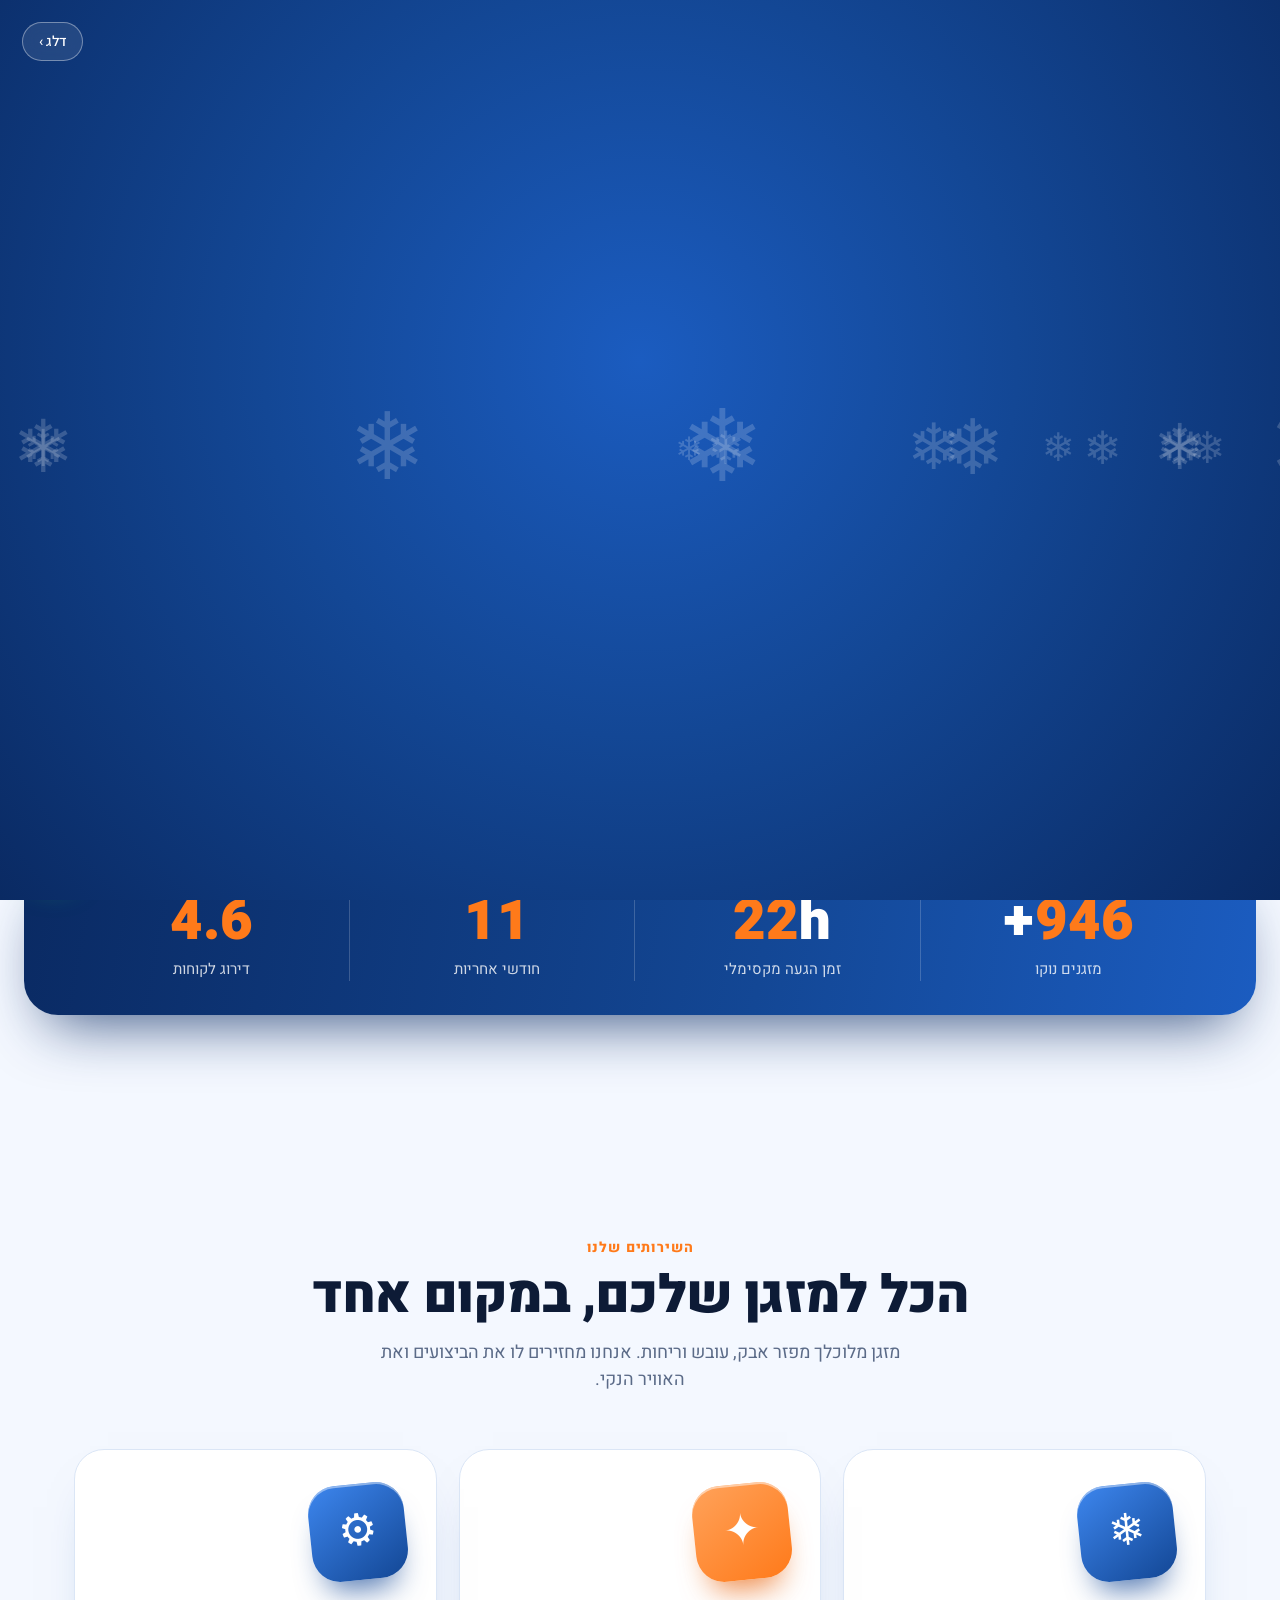
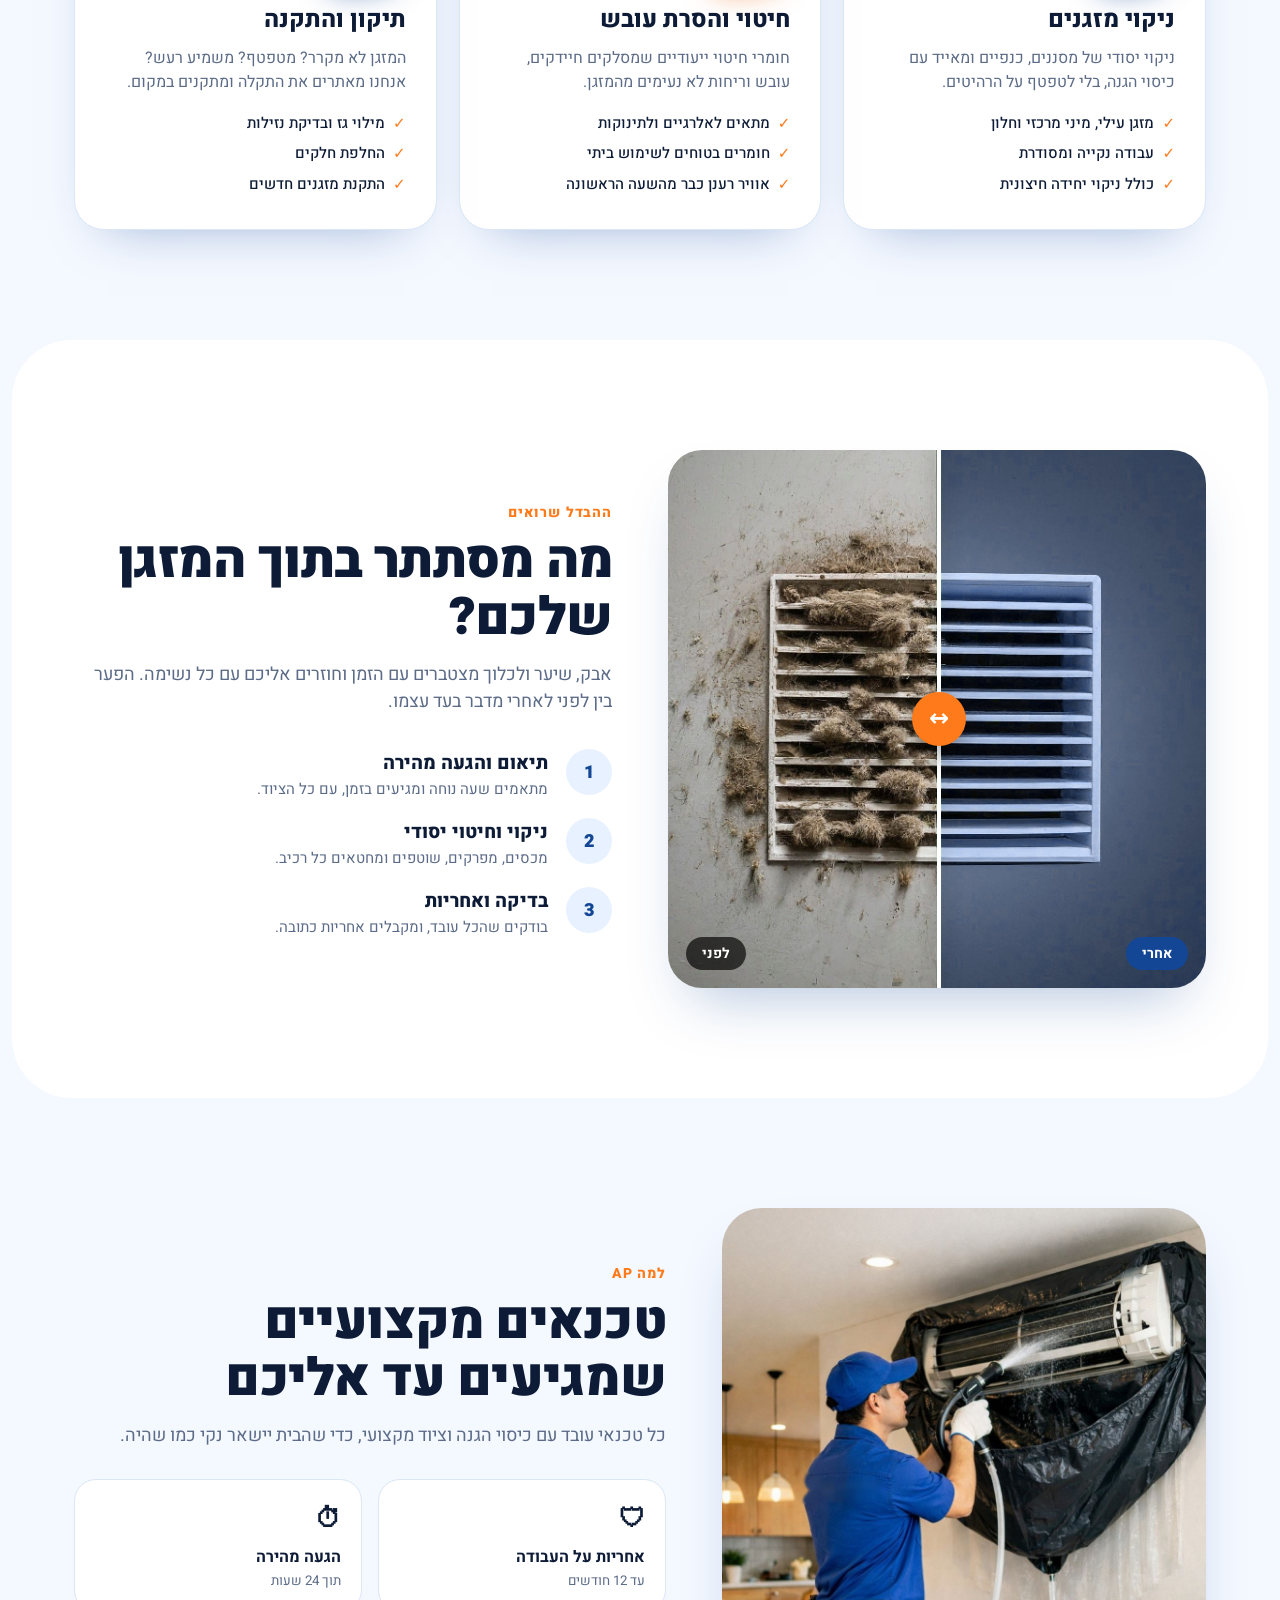
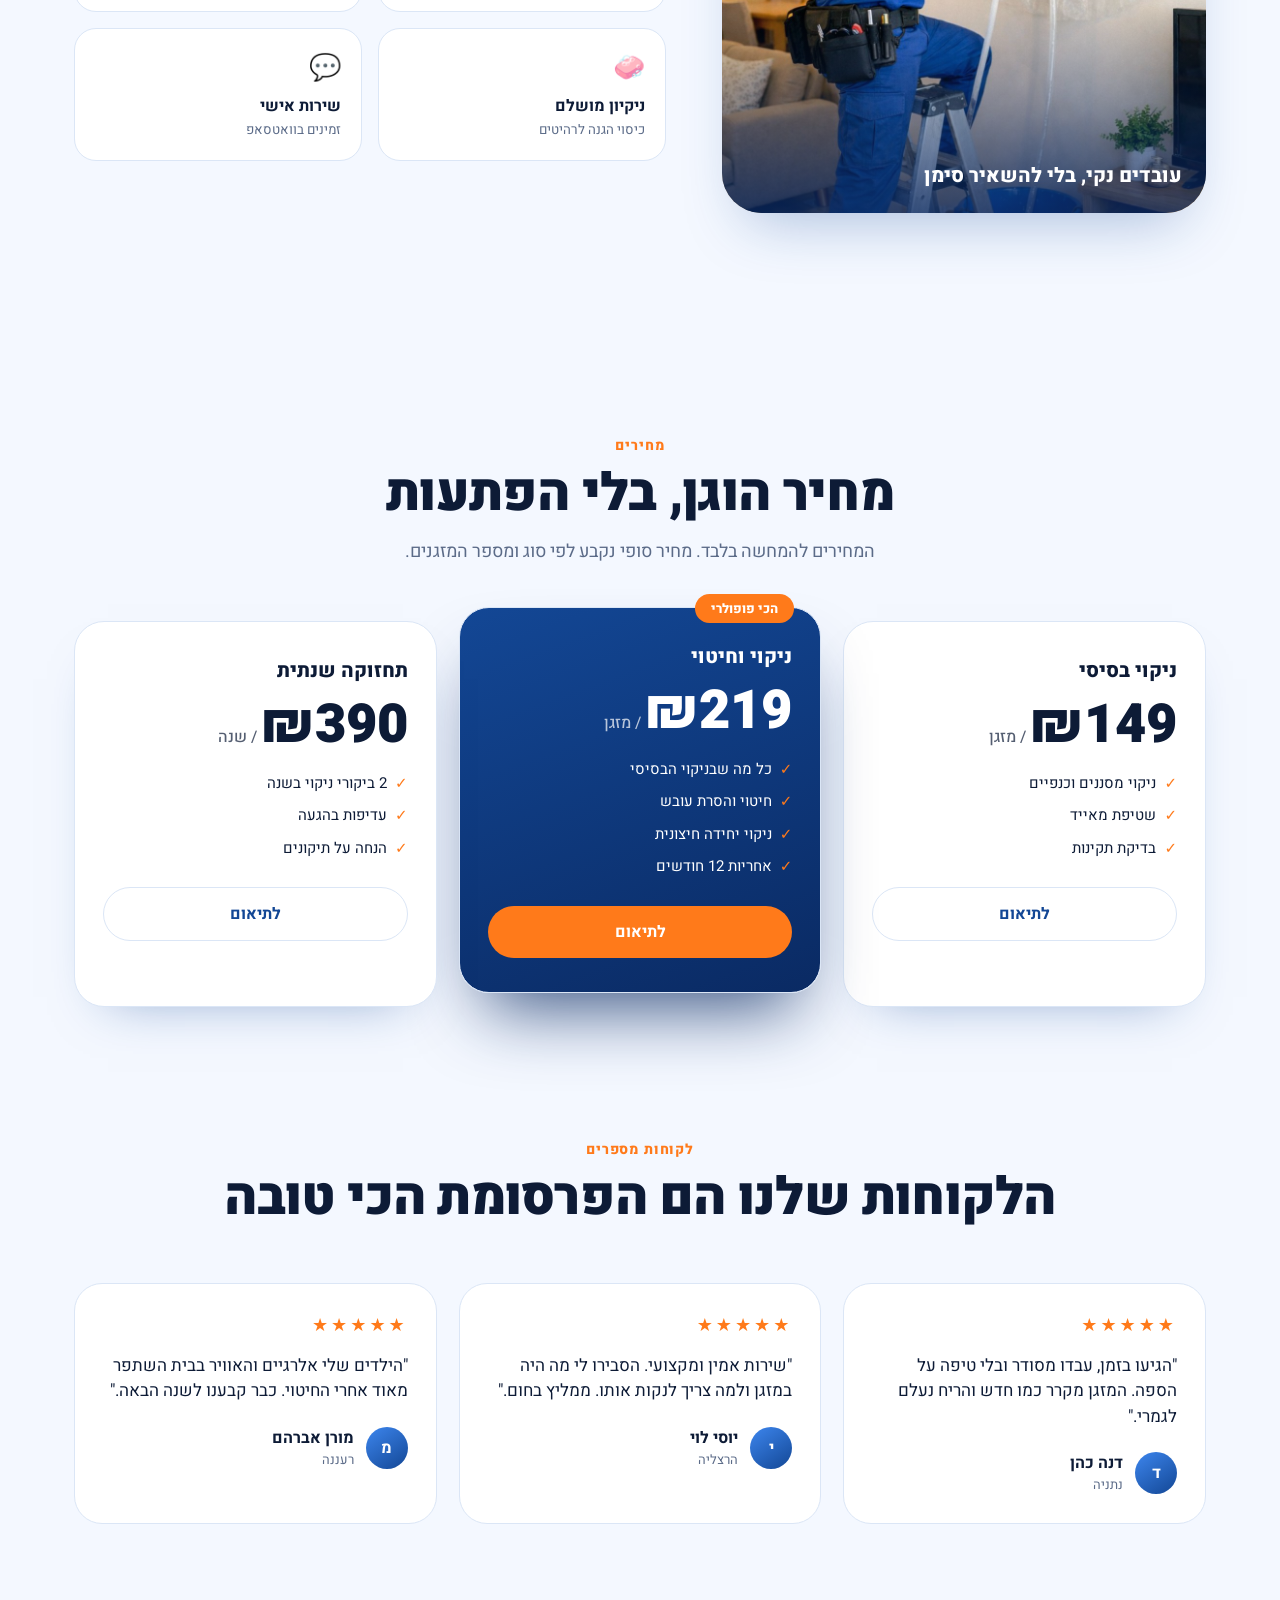
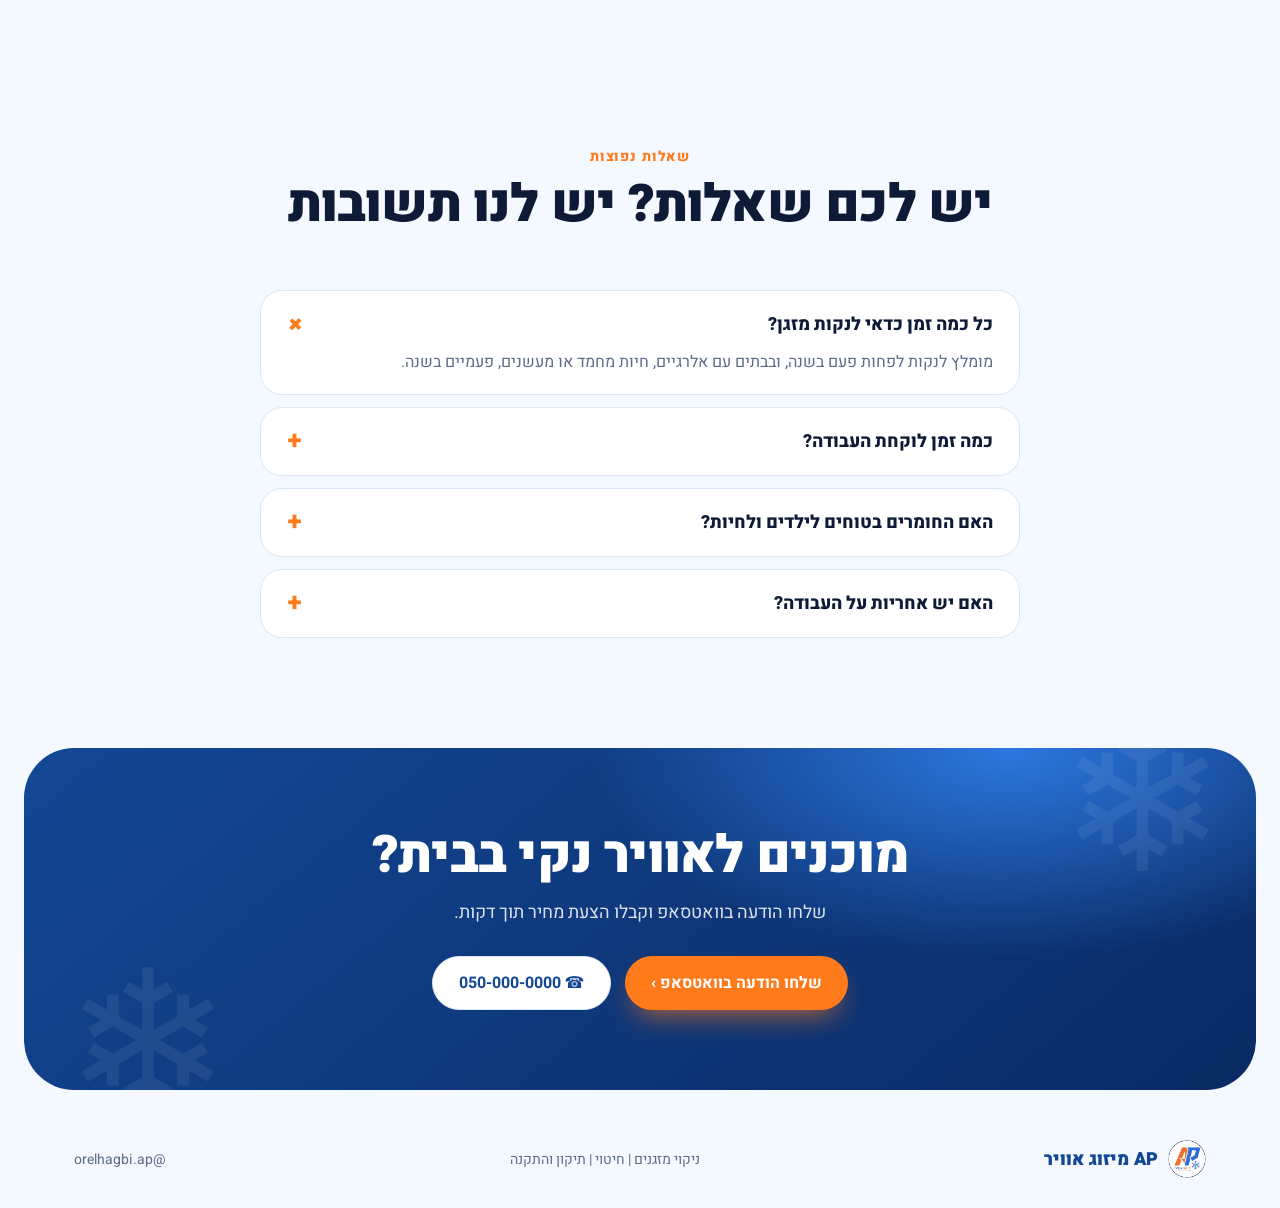
==== commit 610fa382: "AP landing: restore original design (keep blue before/after image) Co-Authored-By: Claude Sonnet 5.5" ====
--- a/ap-landing/index.html
+++ b/ap-landing/index.html
@@ -5,437 +5,416 @@
 <meta name="viewport" content="width=device-width,initial-scale=1">
 <title>AP מיזוג אוויר | ניקוי וחיטוי מזגנים</title>
 <link rel="preconnect" href="https://fonts.googleapis.com">
-<link rel="preconnect" href="https://fonts.gstatic.com" crossorigin>
-<link href="https://fonts.googleapis.com/css2?family=Frank+Ruhl+Libre:wght@300;400;500;700&family=Heebo:wght@300;400;500;600&display=swap" rel="stylesheet">
+<link href="https://fonts.googleapis.com/css2?family=Heebo:wght@400;500;700;800;900&display=swap" rel="stylesheet">
 <style>
 :root{
-  --navy:#07142e;
-  --navy-2:#0b1f45;
-  --blue:#134795;          /* גוון חולצת הטכנאי */
-  --blue-lt:#8fb4ea;
-  --ink:#0c1630;
-  --muted:#5f6b82;
-  --paper:#f6f8fb;
-  --line:#dde4ef;
-  --line-dk:#ffffff1f;
+  --blue:#134795;      /* גוון חולצת הטכנאי */
+  --blue-deep:#0a2a63;
+  --blue-soft:#e8f1ff;
+  --ice:#f4f8ff;
   --orange:#ff7a1a;
-  --serif:'Frank Ruhl Libre',serif;
-  --sans:'Heebo',system-ui,sans-serif;
-  --ease:cubic-bezier(.16,.84,.24,1);
+  --orange-deep:#e8620a;
+  --ink:#0d1b36;
+  --muted:#5b6b88;
+  --card:#ffffffcc;
+  --line:#dbe6f6;
+  --shadow:0 30px 60px -25px rgba(19,71,149,.35);
 }
 *{box-sizing:border-box;margin:0;padding:0}
 html{scroll-behavior:smooth}
-body{font-family:var(--sans);font-weight:300;color:var(--ink);background:var(--paper);overflow-x:hidden;line-height:1.7;-webkit-font-smoothing:antialiased}
+body{font-family:'Heebo',system-ui,sans-serif;color:var(--ink);background:var(--ice);overflow-x:hidden;line-height:1.5}
 img{max-width:100%;display:block}
 a{color:inherit;text-decoration:none}
-.wrap{max-width:1240px;margin:0 auto;padding:0 40px}
-.kicker{display:flex;align-items:center;gap:14px;font-size:12px;letter-spacing:.28em;text-transform:uppercase;font-weight:500;color:var(--blue)}
-.kicker::before{content:"";width:34px;height:1px;background:currentColor}
-.dark .kicker{color:var(--blue-lt)}
-h2{font-family:var(--serif);font-weight:400;font-size:clamp(34px,4.4vw,60px);line-height:1.12;letter-spacing:-.01em;margin:22px 0 22px}
-h2 i{font-style:normal;color:var(--blue)}
-.dark h2 i{color:var(--blue-lt)}
-p.lead{color:var(--muted);font-size:18px;max-width:520px}
+.wrap{max-width:1180px;margin:0 auto;padding:0 24px}
 
 /* ---------- reveal ---------- */
-.rv{opacity:0;transform:translateY(40px);transition:opacity 1.2s var(--ease),transform 1.2s var(--ease)}
+.rv{opacity:0;transform:translateY(34px);transition:opacity .9s cubic-bezier(.2,.7,.2,1),transform .9s cubic-bezier(.2,.7,.2,1)}
 .rv.in{opacity:1;transform:none}
-.rv.d1{transition-delay:.12s}.rv.d2{transition-delay:.24s}.rv.d3{transition-delay:.36s}
-.imgrv{clip-path:inset(0 0 100% 0);transition:clip-path 1.5s var(--ease)}
-.imgrv.in{clip-path:inset(0 0 0 0)}
-.imgrv img{transform:scale(1.15);transition:transform 2s var(--ease)}
-.imgrv.in img{transform:scale(1)}
-.static .rv{opacity:1;transform:none;transition:none}
-.static .imgrv{clip-path:none;transition:none}.static .imgrv img{transform:none;transition:none}
-
-/* ---------- intro ---------- */
-#intro{position:fixed;inset:0;z-index:100;display:grid;place-items:center;background:radial-gradient(ellipse at 50% 38%,#12306a 0%,var(--navy-2) 40%,var(--navy) 100%);perspective:1600px;overflow:hidden;transition:opacity 1s ease,visibility 1s}
+.rv.d1{transition-delay:.1s}.rv.d2{transition-delay:.2s}.rv.d3{transition-delay:.3s}.rv.d4{transition-delay:.4s}
+.no-anim .rv{opacity:1;transform:none;transition:none}
+
+/* ---------- intro 3D ---------- */
+#intro{position:fixed;inset:0;z-index:100;display:grid;place-items:center;background:radial-gradient(circle at 50% 40%,#1b5cc0 0%,var(--blue) 45%,var(--blue-deep) 100%);perspective:1400px;overflow:hidden;transition:opacity .9s ease,visibility .9s}
 #intro.done{opacity:0;visibility:hidden}
-.scene{position:relative;width:min(64vw,380px);aspect-ratio:3/4;transform-style:preserve-3d;animation:enter 3.4s cubic-bezier(.65,0,.25,1) forwards}
-.scene .card{position:absolute;inset:0;border-radius:4px;overflow:hidden;box-shadow:0 70px 140px #000a,0 0 0 1px #ffffff2a}
+#intro .flake{position:absolute;color:#fff;opacity:.18;font-size:90px;animation:fall linear infinite}
+@keyframes fall{from{transform:translateY(-15vh) rotate(0)}to{transform:translateY(115vh) rotate(360deg)}}
+.scene{position:relative;width:min(70vw,420px);aspect-ratio:2/3;transform-style:preserve-3d;animation:enter 3.4s cubic-bezier(.65,0,.25,1) forwards}
+.scene .card{position:absolute;inset:0;border-radius:36px;overflow:hidden;box-shadow:0 60px 120px rgba(0,0,0,.5),0 0 0 1px #ffffff40;transform:translateZ(0)}
 .scene .card img{width:100%;height:100%;object-fit:cover}
-.scene .glow{position:absolute;inset:-18%;background:radial-gradient(circle,#4d8ff0 0%,transparent 62%);opacity:.35;transform:translateZ(-160px);filter:blur(40px)}
-.scene .sheen{position:absolute;inset:0;border-radius:4px;background:linear-gradient(115deg,transparent 35%,#ffffff40 50%,transparent 65%);transform:translateX(-120%);animation:shine 3s .5s ease-in-out forwards;mix-blend-mode:overlay}
-@keyframes shine{to{transform:translateX(120%)}}
+.scene .glow{position:absolute;inset:-12%;border-radius:50%;background:radial-gradient(circle,#7fc4ff88,transparent 65%);transform:translateZ(-120px);filter:blur(30px)}
+.scene .tag{position:absolute;bottom:-64px;left:0;right:0;text-align:center;color:#fff;font-weight:800;font-size:22px;letter-spacing:.02em;transform:translateZ(60px)}
+.scene .tag small{display:block;font-weight:400;font-size:14px;opacity:.75;margin-top:4px}
 @keyframes enter{
-  0%{transform:rotateY(-62deg) rotateX(12deg) translateZ(-600px);opacity:0}
-  22%{opacity:1}
-  55%{transform:rotateY(12deg) rotateX(-4deg) translateZ(0)}
-  74%{transform:rotateY(-3deg) rotateX(1deg) translateZ(0);opacity:1}
-  100%{transform:rotateY(0) rotateX(0) translateZ(1000px);opacity:0}
+  0%{transform:rotateY(-70deg) rotateX(18deg) translateZ(-500px) scale(.7);opacity:0}
+  25%{opacity:1}
+  55%{transform:rotateY(14deg) rotateX(-6deg) translateZ(0) scale(1)}
+  75%{transform:rotateY(-4deg) rotateX(2deg) translateZ(0) scale(1)}
+  100%{transform:rotateY(0) rotateX(0) translateZ(900px) scale(1.4);opacity:0}
 }
-.intro-mark{position:absolute;bottom:9vh;left:0;right:0;text-align:center;color:#fff;font-family:var(--serif);letter-spacing:.38em;font-size:15px;opacity:0;animation:fadeup 1.4s .7s forwards}
-.intro-mark small{display:block;font-family:var(--sans);letter-spacing:.3em;font-size:11px;color:var(--blue-lt);margin-top:8px}
-@keyframes fadeup{from{opacity:0;transform:translateY(14px)}to{opacity:.9;transform:none}}
-#skip{position:absolute;top:26px;left:30px;color:#fff9;background:none;border:0;border-bottom:1px solid #fff5;padding:2px 0;font:400 13px var(--sans);letter-spacing:.14em;cursor:pointer;z-index:2}
-#skip:hover{color:#fff}
+#skip{position:absolute;top:22px;left:22px;color:#fff;border:1px solid #ffffff60;background:#ffffff18;backdrop-filter:blur(8px);padding:8px 16px;border-radius:99px;font:500 14px 'Heebo';cursor:pointer;z-index:2}
 
 /* ---------- nav ---------- */
-nav{position:fixed;top:0;inset-inline:0;z-index:50;height:78px;display:flex;align-items:center;background:#f6f8fbd9;backdrop-filter:blur(18px);border-bottom:1px solid var(--line)}
-nav .wrap{display:flex;align-items:center;gap:48px;width:100%}
-.brand{display:flex;align-items:center;gap:14px;font-family:var(--serif);font-weight:500;font-size:20px;letter-spacing:.02em;color:var(--navy)}
-.brand img{width:40px;height:40px;border-radius:50%}
-.links{display:flex;gap:38px;margin-inline-start:auto;font-size:14px;letter-spacing:.04em;color:var(--ink)}
-.links a{position:relative;padding:6px 0}
-.links a::after{content:"";position:absolute;inset-inline:0;bottom:0;height:1px;background:var(--blue);transform:scaleX(0);transition:transform .5s var(--ease)}
-.links a:hover::after{transform:scaleX(1)}
-.btn{display:inline-flex;align-items:center;gap:14px;padding:17px 34px;border-radius:2px;font:500 15px var(--sans);letter-spacing:.06em;border:1px solid transparent;cursor:pointer;transition:all .5s var(--ease)}
-.btn svg{width:18px;transition:transform .5s var(--ease)}
-.btn:hover svg{transform:translateX(-6px)}
-.btn-or{background:var(--orange);color:#fff}
-.btn-or:hover{background:#ff8d3a}
-.btn-ln{border-color:var(--ink);color:var(--ink)}
-.btn-ln:hover{background:var(--ink);color:#fff}
-.dark .btn-ln{border-color:#ffffff66;color:#fff}.dark .btn-ln:hover{background:#fff;color:var(--navy)}
-nav .btn{padding:11px 24px;font-size:13px}
+nav{position:fixed;top:14px;inset-inline:0;z-index:50;display:flex;justify-content:center;padding:0 16px}
+nav .bar{display:flex;align-items:center;gap:28px;background:#ffffffd9;backdrop-filter:blur(14px);border:1px solid var(--line);border-radius:99px;padding:8px 10px 8px 22px;box-shadow:0 12px 30px -16px rgba(19,71,149,.35);width:min(980px,100%)}
+.brand{display:flex;align-items:center;gap:10px;font-weight:900;font-size:18px;color:var(--blue)}
+.brand img{width:38px;height:38px;border-radius:50%}
+.links{display:flex;gap:24px;margin-inline-start:auto;font-weight:500;font-size:15px;color:var(--muted)}
+.links a:hover{color:var(--blue)}
+.btn{display:inline-flex;align-items:center;gap:10px;padding:14px 26px;border-radius:99px;font-weight:700;font-size:16px;border:0;cursor:pointer;transition:transform .25s,box-shadow .25s,background .25s}
+.btn:hover{transform:translateY(-3px)}
+.btn-or{background:var(--orange);color:#fff;box-shadow:0 14px 28px -10px rgba(255,122,26,.7)}
+.btn-or:hover{background:var(--orange-deep)}
+.btn-bl{background:var(--blue);color:#fff;box-shadow:0 14px 28px -10px rgba(19,71,149,.6)}
+.btn-gh{background:#fff;color:var(--blue);border:1px solid var(--line)}
+nav .btn{padding:10px 20px;font-size:14px}
 
 /* ---------- hero ---------- */
-.hero{display:grid;grid-template-columns:1fr 1fr;min-height:100vh;padding-top:78px}
-.hero .txt{display:flex;flex-direction:column;justify-content:center;padding:70px 4vw 70px 3vw;max-width:760px;margin-inline-start:auto;padding-inline-start:max(40px,calc((100vw - 1240px)/2 + 40px))}
-.hero h1{font-family:var(--serif);font-weight:300;font-size:clamp(46px,6.2vw,92px);line-height:1.02;letter-spacing:-.02em;margin:34px 0 30px}
-.hero h1 b{font-weight:500;color:var(--blue)}
-.hero .cta{display:flex;gap:16px;flex-wrap:wrap;margin-top:44px}
-.hero .meta{display:flex;gap:44px;margin-top:64px;padding-top:30px;border-top:1px solid var(--line);font-size:13px;letter-spacing:.06em;color:var(--muted)}
-.hero .meta b{display:block;font-family:var(--serif);font-weight:500;font-size:19px;letter-spacing:.02em;color:var(--ink);margin-bottom:2px}
-.hero .vis{position:relative;overflow:hidden;background:var(--navy)}
-.hero .vis img{position:absolute;inset:0;width:100%;height:112%;object-fit:cover;object-position:35% 20%;will-change:transform}
-.hero .vis::after{content:"";position:absolute;inset:0;background:linear-gradient(0deg,#07142e66,transparent 40%);pointer-events:none}
-.air{position:absolute;inset:0;width:100%;height:100%;pointer-events:none;mix-blend-mode:screen;opacity:.75}
-.air path{fill:none;stroke:url(#ag);stroke-width:1.4;stroke-linecap:round;stroke-dasharray:90 520;animation:flow 6s linear infinite}
-.air path:nth-child(2){animation-delay:-1.1s}.air path:nth-child(3){animation-delay:-2.2s;stroke-width:1}.air path:nth-child(4){animation-delay:-3.3s}.air path:nth-child(5){animation-delay:-4.4s;stroke-width:1}
-@keyframes flow{from{stroke-dashoffset:610}to{stroke-dashoffset:0}}
-.caption{position:absolute;bottom:34px;inset-inline:34px;display:flex;justify-content:space-between;color:#fff;font-size:12px;letter-spacing:.24em;text-transform:uppercase;z-index:2}
+.hero{position:relative;padding:150px 0 90px;background:
+  radial-gradient(900px 500px at 85% 10%,#cfe3ff 0%,transparent 60%),
+  radial-gradient(700px 400px at 0% 60%,#ffe6d2 0%,transparent 60%),var(--ice);overflow:hidden}
+.hero .wrap{display:grid;grid-template-columns:1.05fr .95fr;gap:40px;align-items:center;min-height:620px}
+.pill{display:inline-flex;align-items:center;gap:8px;background:#fff;border:1px solid var(--line);border-radius:99px;padding:7px 16px;font-size:14px;font-weight:500;color:var(--blue);box-shadow:0 8px 20px -14px rgba(19,71,149,.5)}
+.pill i{width:8px;height:8px;border-radius:50%;background:var(--orange);box-shadow:0 0 0 4px #ff7a1a30}
+h1{font-size:clamp(40px,6vw,76px);line-height:1.04;font-weight:900;letter-spacing:-.02em;margin:22px 0 20px;color:var(--ink)}
+h1 em{font-style:normal;color:var(--blue);position:relative;white-space:nowrap}
+h1 em::after{content:"";position:absolute;inset-inline:0;bottom:-6px;height:10px;border-radius:99px;background:var(--orange);opacity:.9;transform:scaleX(0);transform-origin:right;animation:ul 1s 3.9s forwards cubic-bezier(.2,.7,.2,1)}
+@keyframes ul{to{transform:scaleX(1)}}
+.hero p.lead{font-size:20px;color:var(--muted);max-width:520px}
+.cta{display:flex;gap:14px;flex-wrap:wrap;margin-top:34px}
+.trust{display:flex;gap:26px;margin-top:36px;flex-wrap:wrap}
+.trust div{display:flex;align-items:center;gap:10px;font-weight:700;font-size:15px}
+.trust svg{width:28px;height:28px;padding:6px;border-radius:50%;background:var(--blue-soft);color:var(--blue)}
+
+.stage{position:relative;height:620px;perspective:1200px}
+.stage .room{position:absolute;inset:0 0 0 0;margin:auto;width:min(100%,440px);height:100%;border-radius:40px;overflow:hidden;box-shadow:var(--shadow),0 0 0 8px #fff;transform:rotateY(-8deg) rotateX(2deg);transition:transform .2s ease-out;will-change:transform}
+.stage .room img{width:100%;height:100%;object-fit:cover}
+/* animated airflow overlay */
+.air{position:absolute;inset:0;pointer-events:none;mix-blend-mode:screen}
+.air path{fill:none;stroke:#bfe4ff;stroke-width:3;stroke-linecap:round;stroke-dasharray:60 340;filter:drop-shadow(0 0 6px #7fc4ff);animation:flow 3.6s linear infinite}
+.air path:nth-child(2){animation-delay:-.7s;stroke-width:2}
+.air path:nth-child(3){animation-delay:-1.4s}
+.air path:nth-child(4){animation-delay:-2.1s;stroke-width:2}
+.air path:nth-child(5){animation-delay:-2.8s}
+@keyframes flow{from{stroke-dashoffset:400}to{stroke-dashoffset:0}}
+.chip{position:absolute;background:#ffffffe6;backdrop-filter:blur(10px);border:1px solid #fff;border-radius:20px;padding:12px 16px;box-shadow:var(--shadow);font-weight:700;font-size:14px;display:flex;align-items:center;gap:12px;animation:bob 5s ease-in-out infinite}
+.chip b{display:grid;place-items:center;width:38px;height:38px;border-radius:12px;background:var(--blue);color:#fff;font-size:18px}
+.chip small{display:block;font-weight:400;color:var(--muted);font-size:12px}
+.c1{top:70px;right:-28px}
+.c2{bottom:120px;left:-34px;animation-delay:-2s}
+.c2 b{background:var(--orange)}
+@keyframes bob{50%{transform:translateY(-12px)}}
+.flake3d{position:absolute;width:150px;top:-6px;left:-4%;animation:spin 14s linear infinite;filter:drop-shadow(0 20px 20px rgba(19,71,149,.45));z-index:3}
+@keyframes spin{from{transform:rotateY(0) rotateZ(0)}to{transform:rotateY(360deg) rotateZ(40deg)}}
 
 /* ---------- stats ---------- */
-.stats{background:var(--navy);color:#fff}
-.stats .wrap{display:grid;grid-template-columns:repeat(4,1fr)}
-.stats .it{padding:54px 0 50px;text-align:center}
-.stats .it+.it{border-inline-start:1px solid var(--line-dk)}
-.stats .n{font-family:var(--serif);font-weight:300;font-size:clamp(42px,5vw,72px);line-height:1;letter-spacing:-.01em}
-.stats .n em{font-style:normal;color:var(--blue-lt);font-size:.5em;margin-inline-start:4px}
-.stats small{display:block;margin-top:14px;font-size:12px;letter-spacing:.2em;color:#ffffff99}
+.stats{background:linear-gradient(100deg,var(--blue-deep),var(--blue) 60%,#1b5cc0);color:#fff;border-radius:34px;margin:0 24px;position:relative;z-index:2;transform:translateY(50%);box-shadow:0 30px 60px -24px rgba(10,42,99,.8)}
+.stats .wrap{display:grid;grid-template-columns:repeat(4,1fr);padding:34px 24px;gap:10px;text-align:center}
+.stats .n{font-size:clamp(34px,4.6vw,56px);font-weight:900;line-height:1}
+.stats .n span{color:var(--orange)}
+.stats small{display:block;margin-top:8px;opacity:.8;font-size:15px}
+.stats .wrap>div+div{border-inline-start:1px solid #ffffff30}
 
 /* ---------- sections ---------- */
-section{padding:150px 0}
-.split{display:grid;grid-template-columns:1fr 1fr;gap:110px;align-items:center}
-
-/* services */
-.svc-head{display:grid;grid-template-columns:1fr 1fr;gap:110px;align-items:end;margin-bottom:80px}
-.svc-list{border-top:1px solid var(--ink)}
-.row{display:grid;grid-template-columns:90px 1.1fr 1.5fr 1fr;gap:40px;align-items:start;padding:46px 0;border-bottom:1px solid var(--line);transition:background .6s var(--ease),padding .6s var(--ease)}
-.row:hover{background:#fff;padding-inline:26px}
-.row .no{font-family:var(--serif);font-size:15px;letter-spacing:.2em;color:var(--blue);padding-top:12px}
-.row h3{font-family:var(--serif);font-weight:400;font-size:clamp(28px,3vw,42px);line-height:1.15}
-.row p{color:var(--muted);padding-top:8px}
-.row ul{list-style:none;font-size:14px;letter-spacing:.03em;padding-top:8px;display:grid;gap:8px}
-.row li{display:flex;gap:12px;align-items:center}
-.row li::before{content:"";width:18px;height:1px;background:var(--orange)}
-
-/* before/after */
-.ba-sec{background:#fff}
-.ba-fig{position:relative}
-.ba-fig .frame{overflow:hidden;aspect-ratio:1/1;box-shadow:0 60px 90px -50px rgba(7,20,46,.55)}
-.ba-fig img{width:100%;height:100%;object-fit:cover}
-.ba-fig .lb{position:absolute;bottom:26px;font-size:11px;letter-spacing:.3em;color:#fff;display:flex;align-items:center;gap:12px}
-.ba-fig .lb::before{content:"";width:26px;height:1px;background:#fff}
-.ba-fig .l1{left:28px}.ba-fig .l2{right:28px}
-.steps{margin-top:54px;display:grid;border-top:1px solid var(--line)}
-.step{display:grid;grid-template-columns:60px 1fr;gap:20px;padding:28px 0;border-bottom:1px solid var(--line)}
-.step span{font-family:var(--serif);color:var(--blue);font-size:22px}
-.step h4{font-family:var(--serif);font-weight:500;font-size:22px;margin-bottom:2px}
+section{padding:110px 0}
+.hero+.spacer{height:60px}
+.eyebrow{display:inline-block;color:var(--orange);font-weight:800;letter-spacing:.06em;font-size:14px;margin-bottom:10px}
+h2{font-size:clamp(32px,4.4vw,52px);line-height:1.1;font-weight:900;letter-spacing:-.015em}
+.sub{color:var(--muted);font-size:18px;max-width:560px;margin-top:14px}
+.head{margin-bottom:56px}
+.head.c{text-align:center}.head.c .sub{margin-inline:auto}
+
+.grid3{display:grid;grid-template-columns:repeat(3,1fr);gap:22px}
+.svc{position:relative;background:#fff;border:1px solid var(--line);border-radius:30px;padding:34px 30px;box-shadow:0 24px 50px -34px rgba(19,71,149,.5);transition:transform .35s,box-shadow .35s;overflow:hidden}
+.svc:hover{transform:translateY(-8px) rotateX(2deg);box-shadow:0 40px 60px -30px rgba(19,71,149,.55)}
+.svc .ic{width:96px;height:96px;margin-bottom:22px;border-radius:28px;display:grid;place-items:center;font-size:44px;color:#fff;background:linear-gradient(145deg,#3d86ee,var(--blue));box-shadow:0 22px 30px -14px rgba(19,71,149,.75),inset 0 2px 0 #ffffff70;transform:rotate(-6deg);transition:transform .5s}
+.svc:hover .ic{transform:rotate(6deg) translateY(-6px) scale(1.06)}
+.svc:nth-child(2) .ic{background:linear-gradient(145deg,#ffa25a,var(--orange));box-shadow:0 22px 30px -14px rgba(232,98,10,.75),inset 0 2px 0 #ffffff80}
+.svc h3{font-size:24px;font-weight:800;margin-bottom:8px}
+.svc p{color:var(--muted)}
+.svc ul{list-style:none;margin-top:18px;display:grid;gap:8px;font-size:15px;font-weight:500}
+.svc li::before{content:"✓";color:var(--orange);font-weight:900;margin-inline-end:8px}
+
+/* before / after */
+.ba-sec{background:#fff;border-radius:60px;margin:0 12px}
+.ba-grid{display:grid;grid-template-columns:1fr 1fr;gap:56px;align-items:center}
+.ba{position:relative;border-radius:34px;overflow:hidden;box-shadow:var(--shadow);aspect-ratio:1/1}
+.ba .sweep{position:absolute;inset:0;background:linear-gradient(100deg,transparent 40%,#ffffff55 50%,transparent 60%);transform:translateX(-120%);animation:sw 4.5s 1s infinite}
+@keyframes sw{to{transform:translateX(120%)}}
+.ba img{position:absolute;inset:0;width:100%;height:100%;object-fit:cover}
+.ba .hdl{position:absolute;top:0;bottom:0;left:50%;width:4px;background:#fff;box-shadow:0 0 20px #0006}
+.ba .hdl::after{content:"↔";position:absolute;top:50%;left:50%;transform:translate(-50%,-50%);width:54px;height:54px;border-radius:50%;background:var(--orange);color:#fff;display:grid;place-items:center;font-size:24px;font-weight:900;box-shadow:0 10px 24px #0005}
+.ba .lb{position:absolute;bottom:18px;padding:6px 16px;border-radius:99px;background:#000a;color:#fff;font-size:14px;font-weight:700}
+.ba .l1{left:18px}.ba .l2{right:18px;background:var(--blue)}
+.steps{display:grid;gap:18px;margin-top:34px}
+.step{display:flex;gap:18px;align-items:flex-start}
+.step b{flex:none;width:46px;height:46px;border-radius:50%;background:var(--blue-soft);color:var(--blue);display:grid;place-items:center;font-weight:900;font-size:18px}
+.step h4{font-size:19px;font-weight:800}
 .step p{color:var(--muted);font-size:15px}
 
 /* technician */
-.tech-fig{position:relative}
-.tech-fig .frame{overflow:hidden;aspect-ratio:4/5;box-shadow:0 60px 90px -50px rgba(7,20,46,.6)}
-.tech-fig img{width:100%;height:100%;object-fit:cover;object-position:50% 15%}
-.tech-fig .tab{position:absolute;bottom:-1px;inset-inline-start:0;background:var(--paper);padding:20px 30px 0 0;font-family:var(--serif);font-size:15px;letter-spacing:.1em;color:var(--blue)}
-.feats{margin-top:46px;display:grid;grid-template-columns:1fr 1fr;border-top:1px solid var(--line)}
-.feat{padding:28px 0;border-bottom:1px solid var(--line)}
-.feat:nth-child(odd){padding-inline-end:28px;border-inline-end:1px solid var(--line)}
-.feat:nth-child(even){padding-inline-start:28px}
-.feat svg{width:30px;height:30px;stroke:var(--blue);fill:none;stroke-width:1.1;margin-bottom:16px}
-.feat b{display:block;font-family:var(--serif);font-weight:500;font-size:20px}
-.feat small{color:var(--muted);font-size:14px}
+.tech{display:grid;grid-template-columns:.9fr 1.1fr;gap:56px;align-items:center}
+.tech .ph{position:relative;border-radius:40px;overflow:hidden;box-shadow:var(--shadow);aspect-ratio:4/5}
+.tech .ph img{width:100%;height:100%;object-fit:cover;object-position:50% 20%}
+.tech .ph::after{content:"";position:absolute;inset:auto 0 0 0;height:35%;background:linear-gradient(transparent,#0a2a63cc)}
+.tech .ph span{position:absolute;bottom:22px;inset-inline:24px;color:#fff;font-weight:800;font-size:20px;z-index:2}
+.feat{display:grid;grid-template-columns:1fr 1fr;gap:16px;margin-top:30px}
+.feat div{background:#fff;border:1px solid var(--line);border-radius:22px;padding:20px;font-weight:700}
+.feat div i{display:block;font-style:normal;font-size:26px;margin-bottom:6px}
+.feat small{display:block;font-weight:400;color:var(--muted);margin-top:2px}
 
 /* pricing */
-.price-sec{background:var(--navy);color:#fff;position:relative;overflow:hidden}
-.price-sec .snow{position:absolute;width:760px;top:50%;left:-200px;transform:translateY(-50%);opacity:.2;animation:spin 70s linear infinite;pointer-events:none}
-@keyframes spin{to{transform:translateY(-50%) rotate(360deg)}}
-.price-head{max-width:640px;margin-inline-start:auto}
-.plans{display:grid;grid-template-columns:repeat(3,1fr);margin-top:80px;border-top:1px solid var(--line-dk);position:relative}
-.plan{padding:46px 38px 44px;border-bottom:1px solid var(--line-dk);position:relative;transition:background .6s}
-.plan+.plan{border-inline-start:1px solid var(--line-dk)}
-.plan:hover{background:#ffffff08}
-.plan.feat-pl{background:linear-gradient(180deg,#143a7d,#0e2a5c);margin-top:-30px;padding-top:76px;border:0;box-shadow:0 50px 90px -40px #000}
-.plan .tag{position:absolute;top:30px;inset-inline-start:38px;font-size:11px;letter-spacing:.3em;color:var(--orange)}
-.plan h3{font-family:var(--serif);font-weight:400;font-size:26px}
-.plan .pr{font-family:var(--serif);font-weight:300;font-size:64px;line-height:1;margin:26px 0 8px}
-.plan .pr small{font-family:var(--sans);font-size:14px;color:#ffffff88;margin-inline-start:8px}
-.plan ul{list-style:none;margin:30px 0 38px;display:grid;gap:12px;font-size:15px;color:#ffffffcc}
-.plan li{display:flex;gap:14px;align-items:center}
-.plan li::before{content:"";width:14px;height:1px;background:var(--orange)}
-.plan .btn{width:100%;justify-content:space-between}
+.price{background:#fff;border:1px solid var(--line);border-radius:30px;padding:34px 28px;box-shadow:0 24px 50px -34px rgba(19,71,149,.5);position:relative}
+.price.hot{background:linear-gradient(160deg,var(--blue),var(--blue-deep));color:#fff;transform:translateY(-14px);box-shadow:0 40px 70px -26px rgba(10,42,99,.8)}
+.price.hot::before{content:"הכי פופולרי";position:absolute;top:-14px;inset-inline-start:26px;background:var(--orange);color:#fff;padding:5px 16px;border-radius:99px;font-size:13px;font-weight:800}
+.price h3{font-size:20px;font-weight:800}
+.price .pr{font-size:54px;font-weight:900;margin:12px 0;line-height:1}
+.price .pr small{font-size:16px;font-weight:500;opacity:.7}
+.price ul{list-style:none;display:grid;gap:10px;margin:20px 0 28px;font-size:15px}
+.price li::before{content:"✓";color:var(--orange);font-weight:900;margin-inline-end:8px}
+.price .btn{width:100%;justify-content:center}
+.price.hot .btn-gh{background:var(--orange);color:#fff;border:0}
 
 /* reviews */
-.quote{font-family:var(--serif);font-weight:300;font-size:clamp(28px,3.6vw,48px);line-height:1.28;letter-spacing:-.01em;max-width:900px}
-.quote::before{content:"“";display:block;font-size:110px;line-height:.6;color:var(--blue);margin-bottom:18px}
-.who{margin-top:34px;display:flex;align-items:center;gap:16px;font-size:14px;letter-spacing:.06em}
-.who b{font-weight:500}.who span{color:var(--muted)}
-.who::before{content:"";width:46px;height:1px;background:var(--ink)}
-.mini{display:grid;grid-template-columns:1fr 1fr;margin-top:90px;border-top:1px solid var(--line)}
-.mini>div{padding:34px 0}
-.mini>div:first-child{padding-inline-end:46px;border-inline-end:1px solid var(--line)}
-.mini>div:last-child{padding-inline-start:46px}
-.mini p{font-size:16px;color:#2c3957}
-.mini .who{margin-top:18px}
+.rev{background:#fff;border:1px solid var(--line);border-radius:28px;padding:28px}
+.rev .st{color:var(--orange);letter-spacing:3px;font-size:18px}
+.rev p{margin:14px 0 22px;font-size:17px}
+.rev .who{display:flex;align-items:center;gap:12px;font-weight:700}
+.rev .who i{width:42px;height:42px;border-radius:50%;background:linear-gradient(145deg,#3d86ee,var(--blue));display:grid;place-items:center;color:#fff;font-style:normal}
+.rev .who small{display:block;color:var(--muted);font-weight:400;font-size:13px}
 
 /* faq */
-.faq-sec{background:#fff}
-.faq details{border-bottom:1px solid var(--line)}
-.faq details:first-child{border-top:1px solid var(--ink)}
-.faq summary{list-style:none;cursor:pointer;display:flex;justify-content:space-between;align-items:center;gap:20px;padding:30px 0;font-family:var(--serif);font-size:23px;font-weight:400}
-.faq summary::-webkit-details-marker{display:none}
-.faq summary i{position:relative;width:20px;height:20px;flex:none}
-.faq summary i::before,.faq summary i::after{content:"";position:absolute;background:var(--blue);inset:9px 0 auto 0;height:1px;transition:transform .5s var(--ease)}
-.faq summary i::after{transform:rotate(90deg)}
-.faq details[open] summary i::after{transform:rotate(0)}
-.faq p{color:var(--muted);padding:0 0 30px;max-width:520px}
-
-/* final */
-.final{background:var(--navy);color:#fff;text-align:center;position:relative;overflow:hidden;padding:170px 0}
-.final .snow{position:absolute;width:620px;top:50%;left:50%;transform:translate(-50%,-50%);opacity:.14;animation:spin2 90s linear infinite;pointer-events:none}
-@keyframes spin2{to{transform:translate(-50%,-50%) rotate(-360deg)}}
-.final h2{font-weight:300;font-size:clamp(40px,6vw,88px);margin:26px 0}
-.final p{color:#ffffffaa;font-size:19px;max-width:480px;margin:0 auto 46px}
-.final .btns{display:flex;gap:16px;justify-content:center;flex-wrap:wrap;position:relative}
-.final .kicker{justify-content:center}
-.final .kicker::after{content:"";width:34px;height:1px;background:currentColor}
-footer{background:var(--navy);color:#ffffff88;border-top:1px solid var(--line-dk);padding:34px 0;font-size:13px;letter-spacing:.08em}
-footer .wrap{display:flex;justify-content:space-between;flex-wrap:wrap;gap:16px;align-items:center}
-footer .brand{color:#fff;font-size:17px}
-.wa{position:fixed;bottom:26px;left:26px;z-index:60;display:flex;align-items:center;gap:12px;background:var(--navy);color:#fff;border:1px solid #ffffff30;padding:13px 22px;border-radius:2px;font-size:13px;letter-spacing:.1em;box-shadow:0 20px 40px -14px #0008;transition:background .4s}
-.wa:hover{background:var(--blue)}
-.wa i{width:8px;height:8px;border-radius:50%;background:#2fd36b;animation:pl 2.4s infinite}
-@keyframes pl{0%{box-shadow:0 0 0 0 #2fd36b99}70%{box-shadow:0 0 0 10px #2fd36b00}100%{box-shadow:0 0 0 0 #2fd36b00}}
+.faq{max-width:760px;margin:0 auto;display:grid;gap:12px}
+.faq details{background:#fff;border:1px solid var(--line);border-radius:22px;padding:20px 26px}
+.faq summary{font-weight:800;font-size:18px;cursor:pointer;list-style:none;display:flex;justify-content:space-between;gap:14px}
+.faq summary::after{content:"+";color:var(--orange);font-size:26px;line-height:1;transition:transform .3s}
+.faq details[open] summary::after{transform:rotate(45deg)}
+.faq p{color:var(--muted);margin-top:12px}
+
+/* final cta + footer */
+.final{position:relative;margin:0 24px;border-radius:50px;padding:80px 24px;text-align:center;color:#fff;background:radial-gradient(600px 300px at 80% 0,#2c78e0 0,transparent 70%),linear-gradient(140deg,var(--blue),var(--blue-deep));overflow:hidden}
+.final h2{color:#fff}
+.final p{opacity:.85;margin:14px auto 30px;max-width:520px;font-size:18px}
+.final .fl{position:absolute;font-size:200px;opacity:.07;line-height:1}
+footer{padding:50px 0 30px;color:var(--muted);font-size:14px}
+footer .wrap{display:flex;flex-wrap:wrap;gap:20px;justify-content:space-between;align-items:center}
+.wa{position:fixed;bottom:22px;left:22px;z-index:60;width:62px;height:62px;border-radius:50%;background:#25d366;display:grid;place-items:center;box-shadow:0 14px 30px -8px #25d366aa;font-size:30px;color:#fff;animation:pulse 2.4s infinite}
+@keyframes pulse{0%{box-shadow:0 0 0 0 #25d36680}70%{box-shadow:0 0 0 22px #25d36600}100%{box-shadow:0 0 0 0 #25d36600}}
 
 /* ---------- responsive ---------- */
-@media(max-width:960px){
-  .wrap{padding:0 24px}
-  .links{display:none}nav .wrap{justify-content:space-between}
-  .hero{grid-template-columns:1fr;min-height:0}
-  .hero .txt{padding:60px 24px 50px;max-width:none}
-  .hero .vis{height:78vh}
-  .hero .meta{gap:26px;flex-wrap:wrap}
-  .split,.svc-head{grid-template-columns:1fr;gap:56px}
-  section{padding:96px 0}
-  .stats .wrap{grid-template-columns:1fr 1fr}
-  .stats .it:nth-child(3){border-inline-start:0}.stats .it:nth-child(n+3){border-top:1px solid var(--line-dk)}
-  .row{grid-template-columns:50px 1fr;gap:16px 20px;padding:36px 0}
-  .row p,.row ul{grid-column:2}
-  .plans{grid-template-columns:1fr}
-  .plan+.plan{border-inline-start:0;border-top:1px solid var(--line-dk)}
-  .plan.feat-pl{margin-top:0;padding-top:76px}
-  .price-head{margin:0}
-  .mini{grid-template-columns:1fr}.mini>div:first-child{padding-inline-end:0;border-inline-end:0;border-bottom:1px solid var(--line)}.mini>div:last-child{padding-inline-start:0}
-  .wa span{display:none}.wa{padding:16px}
-  .price-sec .snow{width:420px;left:-140px}
-  .final{padding:120px 0}
+@media(max-width:900px){
+  .links{display:none}nav .bar{justify-content:space-between}
+  .hero{padding-top:110px}
+  .hero .wrap,.ba-grid,.tech{grid-template-columns:1fr}
+  .hero .wrap{min-height:0}
+  .stage{height:520px}
+  .c1{right:-6px}.c2{left:-6px}
+  .grid3{grid-template-columns:1fr}
+  .stats .wrap{grid-template-columns:1fr 1fr;row-gap:26px}
+  .stats .wrap>div:nth-child(3){border-inline-start:0}
+  section{padding:80px 0}
+  .price.hot{transform:none}
+  .ba-sec{border-radius:36px}
+  .flake3d{width:84px}
 }
 </style>
 </head>
 <body>
 
-<!-- כניסה תלת-ממדית -->
+<!-- ================= כניסה תלת-ממדית ================= -->
 <div id="intro">
-  <button id="skip">דלג</button>
+  <button id="skip">דלג ›</button>
   <div class="scene">
     <div class="glow"></div>
-    <div class="card"><img src="img/ac.jpg" alt=""></div>
-    <div class="sheen"></div>
-  </div>
-  <div class="intro-mark">AP<small>מיזוג אוויר</small></div>
+    <div class="card"><img src="img/ac.jpg" alt="מזגן"></div>
+    <div class="tag">AP מיזוג אוויר<small>אוויר נקי. בית שנושמים בו.</small></div>
+  </div>
 </div>
 
 <nav>
-  <div class="wrap">
+  <div class="bar">
     <a class="brand" href="#top"><img src="img/logo.png" alt="AP">AP מיזוג אוויר</a>
-    <div class="links"><a href="#services">שירותים</a><a href="#ba">לפני ואחרי</a><a href="#pricing">חבילות</a><a href="#faq">שאלות</a></div>
-    <a class="btn btn-or" href="#contact">הצעת מחיר</a>
+    <div class="links"><a href="#services">שירותים</a><a href="#ba">לפני ואחרי</a><a href="#pricing">מחירים</a><a href="#faq">שאלות</a></div>
+    <a class="btn btn-or" href="#contact">קבל הצעת מחיר</a>
   </div>
 </nav>
 
-<!-- HERO: טקסט מימין, תמונה משמאל -->
+<!-- ================= HERO ================= -->
 <header class="hero" id="top">
-  <div class="txt">
-    <span class="kicker rv">ניקוי · חיטוי · תיקון מזגנים</span>
-    <h1 class="rv d1">אוויר נקי<br>מתחיל <b>במזגן נקי.</b></h1>
-    <p class="lead rv d2">טיפול מקצועי ומדויק בכל סוגי המזגנים. מגיעים בזמן, עובדים בניקיון מושלם ונותנים אחריות על כל עבודה.</p>
-    <div class="cta rv d3">
-      <a class="btn btn-or" href="#contact">קבלו הצעת מחיר<svg viewBox="0 0 24 24" fill="none" stroke="currentColor" stroke-width="1.4"><path d="M20 12H4M10 6l-6 6 6 6"/></svg></a>
-      <a class="btn btn-ln" href="tel:0500000000">050-000-0000</a>
-    </div>
-    <div class="meta rv d3">
-      <div><b>שירות אמין</b>מקצוענות ללא פשרות</div>
-      <div><b>הגעה מהירה</b>תוך 24 שעות</div>
-      <div><b>אחריות</b>על כל עבודה</div>
-    </div>
-  </div>
-  <div class="vis">
-    <img id="heroImg" src="img/ac.jpg" alt="מזגן מפזר אוויר נקי">
-    <svg class="air" viewBox="0 0 600 800" preserveAspectRatio="none">
-      <defs><linearGradient id="ag" x1="0" x2="1"><stop offset="0" stop-color="#fff" stop-opacity="0"/><stop offset=".5" stop-color="#cfe6ff"/><stop offset="1" stop-color="#fff" stop-opacity="0"/></linearGradient></defs>
-      <path d="M170 215 C210 330 330 380 600 330"/>
-      <path d="M190 220 C240 360 360 440 600 410"/>
-      <path d="M150 210 C180 300 300 330 600 270"/>
-      <path d="M210 225 C270 400 400 500 600 520"/>
-      <path d="M130 205 C150 270 270 280 600 215"/>
-    </svg>
-    <div class="caption"><span>AP Air</span></div>
+  <div class="wrap">
+    <div>
+      <span class="pill rv"><i></i>מומחים לניקוי וחיטוי מזגנים</span>
+      <h1 class="rv d1">מזגן נקי,<br>אוויר <em>שנושמים</em></h1>
+      <p class="lead rv d2">ניקוי, חיטוי ותיקון לכל סוגי המזגנים. מגיעים מהר, עובדים נקי, ונותנים אחריות על כל עבודה.</p>
+      <div class="cta rv d3">
+        <a class="btn btn-or" href="#contact">הצעת מחיר בוואטסאפ ›</a>
+        <a class="btn btn-gh" href="tel:0500000000">☎ התקשרו עכשיו</a>
+      </div>
+      <div class="trust rv d4">
+        <div><svg viewBox="0 0 24 24" fill="none" stroke="currentColor" stroke-width="2.5"><path d="M5 13l4 4L19 7"/></svg>שירות אמין</div>
+        <div><svg viewBox="0 0 24 24" fill="none" stroke="currentColor" stroke-width="2.5"><path d="M5 13l4 4L19 7"/></svg>הגעה מהירה</div>
+        <div><svg viewBox="0 0 24 24" fill="none" stroke="currentColor" stroke-width="2.5"><path d="M5 13l4 4L19 7"/></svg>אחריות</div>
+      </div>
+    </div>
+
+    <div class="stage rv d2" id="stage">
+      <img class="flake3d" src="img/snow.png" alt="">
+      <div class="room" id="room">
+        <img src="img/ac.jpg" alt="מזגן מפיץ אוויר נקי">
+        <svg class="air" viewBox="0 0 440 660" preserveAspectRatio="none">
+          <path d="M120 175 C150 260 230 300 440 250"/>
+          <path d="M135 178 C170 280 260 330 440 300"/>
+          <path d="M150 180 C190 300 280 360 440 350"/>
+          <path d="M110 172 C130 240 210 270 440 205"/>
+          <path d="M165 182 C210 320 300 400 440 420"/>
+        </svg>
+      </div>
+      <div class="chip c1"><b>❄</b><div>אוויר נקי<small>מחוטא ב-99.9%</small></div></div>
+      <div class="chip c2"><b>⚡</b><div>הגעה תוך 24 שעות<small>בכל האזור</small></div></div>
+    </div>
   </div>
 </header>
 
-<div class="stats">
-  <div class="wrap">
-    <div class="it"><div class="n"><span data-n="1000">0</span><em>+</em></div><small>מזגנים נוקו</small></div>
-    <div class="it"><div class="n"><span data-n="24">0</span><em>h</em></div><small>זמן הגעה מרבי</small></div>
-    <div class="it"><div class="n"><span data-n="12">0</span></div><small>חודשי אחריות</small></div>
-    <div class="it"><div class="n"><span data-n="49" data-dec="1">0</span></div><small>דירוג לקוחות</small></div>
+<div class="stats rv">
+  <div class="wrap">
+    <div><div class="n"><span data-n="1000">0</span>+</div><small>מזגנים נוקו</small></div>
+    <div><div class="n"><span data-n="24">0</span>h</div><small>זמן הגעה מקסימלי</small></div>
+    <div><div class="n"><span data-n="12">0</span></div><small>חודשי אחריות</small></div>
+    <div><div class="n"><span data-n="49" data-dec="1">0</span></div><small>דירוג לקוחות</small></div>
   </div>
 </div>
-
-<!-- שירותים -->
+<div style="height:110px"></div>
+
+<!-- ================= שירותים ================= -->
 <section id="services">
   <div class="wrap">
-    <div class="svc-head">
-      <div class="rv"><span class="kicker">השירותים</span><h2>טיפול מלא,<br><i>במקום אחד.</i></h2></div>
-      <p class="lead rv d1">מזגן שלא מטופל מפזר אבק, עובש וריחות. אנחנו מחזירים לו את הביצועים, ולבית את האוויר הנקי.</p>
-    </div>
-    <div class="svc-list">
-      <div class="row rv"><span class="no">01</span><h3>ניקוי מזגנים</h3><p>ניקוי יסודי של מסננים, כנפיים ומאייד, עם כיסוי הגנה מלא שמשאיר את הבית נקי.</p><ul><li>עילי, מיני מרכזי וחלון</li><li>כולל יחידה חיצונית</li></ul></div>
-      <div class="row rv"><span class="no">02</span><h3>חיטוי והסרת עובש</h3><p>חומרי חיטוי ייעודיים לשימוש ביתי, שמסלקים חיידקים, עובש וריחות לא נעימים.</p><ul><li>מתאים לאלרגיים ולתינוקות</li><li>אוויר רענן כבר מהשעה הראשונה</li></ul></div>
-      <div class="row rv"><span class="no">03</span><h3>תיקון והתקנה</h3><p>המזגן לא מקרר, מטפטף או משמיע רעש? מאתרים את התקלה ומתקנים במקום.</p><ul><li>מילוי גז ובדיקת נזילות</li><li>התקנת מזגנים חדשים</li></ul></div>
-    </div>
-  </div>
-</section>
-
-<!-- לפני ואחרי: תמונה מימין, טקסט משמאל -->
+    <div class="head c rv"><span class="eyebrow">השירותים שלנו</span><h2>הכל למזגן שלכם, במקום אחד</h2><p class="sub">מזגן מלוכלך מפזר אבק, עובש וריחות. אנחנו מחזירים לו את הביצועים ואת האוויר הנקי.</p></div>
+    <div class="grid3">
+      <div class="svc rv"><div class="ic">❄</div><h3>ניקוי מזגנים</h3><p>ניקוי יסודי של מסננים, כנפיים ומאייד עם כיסוי הגנה, בלי לטפטף על הרהיטים.</p><ul><li>מזגן עילי, מיני מרכזי וחלון</li><li>עבודה נקייה ומסודרת</li><li>כולל ניקוי יחידה חיצונית</li></ul></div>
+      <div class="svc rv d1"><div class="ic">✦</div><h3>חיטוי והסרת עובש</h3><p>חומרי חיטוי ייעודיים שמסלקים חיידקים, עובש וריחות לא נעימים מהמזגן.</p><ul><li>מתאים לאלרגיים ולתינוקות</li><li>חומרים בטוחים לשימוש ביתי</li><li>אוויר רענן כבר מהשעה הראשונה</li></ul></div>
+      <div class="svc rv d2"><div class="ic">⚙</div><h3>תיקון והתקנה</h3><p>המזגן לא מקרר? מטפטף? משמיע רעש? אנחנו מאתרים את התקלה ומתקנים במקום.</p><ul><li>מילוי גז ובדיקת נזילות</li><li>החלפת חלקים</li><li>התקנת מזגנים חדשים</li></ul></div>
+    </div>
+  </div>
+</section>
+
+<!-- ================= לפני ואחרי ================= -->
 <section class="ba-sec" id="ba">
-  <div class="wrap split">
-    <div class="ba-fig rv">
-      <div class="frame imgrv"><img src="img/ba.jpg" alt="לפני ואחרי ניקוי"></div>
+  <div class="wrap ba-grid">
+    <div class="ba rv" id="ba-box">
+      <img src="img/ba.jpg" alt="לפני ואחרי ניקוי">
       <span class="lb l1">לפני</span><span class="lb l2">אחרי</span>
+      <div class="hdl"></div><div class="sweep"></div>
     </div>
     <div>
-      <div class="rv"><span class="kicker">ההבדל</span><h2>מה מסתתר<br>בתוך <i>המזגן שלכם?</i></h2><p class="lead">אבק, שיער ולכלוך מצטברים עם הזמן וחוזרים אליכם עם כל נשימה. ההבדל שאחרי הניקוי מדבר בעד עצמו.</p></div>
+      <div class="rv"><span class="eyebrow">ההבדל שרואים</span><h2>מה מסתתר בתוך המזגן שלכם?</h2><p class="sub">אבק, שיער ולכלוך מצטברים עם הזמן וחוזרים אליכם עם כל נשימה. הפער בין לפני לאחרי מדבר בעד עצמו.</p></div>
       <div class="steps">
-        <div class="step rv"><span>01</span><div><h4>תיאום והגעה</h4><p>שעה נוחה, ומגיעים בזמן עם כל הציוד.</p></div></div>
-        <div class="step rv"><span>02</span><div><h4>ניקוי וחיטוי יסודי</h4><p>מכסים, מפרקים, שוטפים ומחטאים כל רכיב.</p></div></div>
-        <div class="step rv"><span>03</span><div><h4>בדיקה ואחריות</h4><p>בודקים שהכול עובד, ומקבלים אחריות.</p></div></div>
+        <div class="step rv d1"><b>1</b><div><h4>תיאום והגעה מהירה</h4><p>מתאמים שעה נוחה ומגיעים בזמן, עם כל הציוד.</p></div></div>
+        <div class="step rv d2"><b>2</b><div><h4>ניקוי וחיטוי יסודי</h4><p>מכסים, מפרקים, שוטפים ומחטאים כל רכיב.</p></div></div>
+        <div class="step rv d3"><b>3</b><div><h4>בדיקה ואחריות</h4><p>בודקים שהכל עובד, ומקבלים אחריות כתובה.</p></div></div>
       </div>
     </div>
   </div>
 </section>
 
-<!-- טכנאי: טקסט מימין, תמונה משמאל -->
+<!-- ================= טכנאי ================= -->
 <section>
-  <div class="wrap split">
+  <div class="wrap tech">
+    <div class="ph rv"><img src="img/tech.jpg" alt="טכנאי מנקה מזגן"><span>עובדים נקי, בלי להשאיר סימן</span></div>
     <div>
-      <div class="rv"><span class="kicker">למה AP</span><h2>טכנאים מקצועיים<br><i>עד אליכם הביתה.</i></h2><p class="lead">כל טכנאי עובד עם כיסוי הגנה וציוד מקצועי, כדי שהבית יישאר נקי בדיוק כמו שהיה.</p></div>
-      <div class="feats">
-        <div class="feat rv"><svg viewBox="0 0 24 24"><path d="M12 3l7 3v5c0 5-3 8-7 10-4-2-7-5-7-10V6z"/><path d="M9 12l2 2 4-4"/></svg><b>אחריות</b><small>על כל עבודה</small></div>
-        <div class="feat rv d1"><svg viewBox="0 0 24 24"><circle cx="12" cy="12" r="9"/><path d="M12 7v5l3 2"/></svg><b>הגעה מהירה</b><small>תוך 24 שעות</small></div>
-        <div class="feat rv"><svg viewBox="0 0 24 24"><path d="M12 3c3 4 6 7 6 11a6 6 0 01-12 0c0-4 3-7 6-11z"/></svg><b>ניקיון מושלם</b><small>כיסוי הגנה לרהיטים</small></div>
-        <div class="feat rv d1"><svg viewBox="0 0 24 24"><path d="M4 5h16v11H9l-5 4z"/></svg><b>שירות אישי</b><small>זמינים בוואטסאפ</small></div>
+      <div class="rv"><span class="eyebrow">למה AP</span><h2>טכנאים מקצועיים שמגיעים עד אליכם</h2><p class="sub">כל טכנאי עובד עם כיסוי הגנה וציוד מקצועי, כדי שהבית יישאר נקי כמו שהיה.</p></div>
+      <div class="feat">
+        <div class="rv d1"><i>🛡</i>אחריות על העבודה<small>עד 12 חודשים</small></div>
+        <div class="rv d2"><i>⏱</i>הגעה מהירה<small>תוך 24 שעות</small></div>
+        <div class="rv d3"><i>🧼</i>ניקיון מושלם<small>כיסוי הגנה לרהיטים</small></div>
+        <div class="rv d4"><i>💬</i>שירות אישי<small>זמינים בוואטסאפ</small></div>
       </div>
     </div>
-    <div class="tech-fig rv">
-      <div class="frame imgrv"><img src="img/tech.jpg" alt="טכנאי מנקה מזגן"></div>
-      <div class="tab">מקצועיות בכל פרט</div>
-    </div>
-  </div>
-</section>
-
-<!-- חבילות -->
-<section class="price-sec dark" id="pricing">
-  <img class="snow" src="img/snow.png" alt="">
-  <div class="wrap">
-    <div class="price-head rv"><span class="kicker">החבילות</span><h2>שקיפות מלאה,<br><i>בלי הפתעות.</i></h2><p class="lead" style="color:#ffffffaa">המחירים להמחשה. מחיר סופי נקבע לפי סוג ומספר המזגנים.</p></div>
-    <div class="plans">
-      <div class="plan rv"><h3>ניקוי בסיסי</h3><div class="pr">₪149<small>למזגן</small></div><ul><li>ניקוי מסננים וכנפיים</li><li>שטיפת מאייד</li><li>בדיקת תקינות</li></ul><a class="btn btn-ln" href="#contact">לתיאום<svg viewBox="0 0 24 24" fill="none" stroke="currentColor" stroke-width="1.4"><path d="M20 12H4M10 6l-6 6 6 6"/></svg></a></div>
-      <div class="plan feat-pl rv d1"><span class="tag">המומלצת</span><h3>ניקוי וחיטוי</h3><div class="pr">₪219<small>למזגן</small></div><ul><li>כל מה שבניקוי הבסיסי</li><li>חיטוי והסרת עובש</li><li>ניקוי יחידה חיצונית</li><li>אחריות 12 חודשים</li></ul><a class="btn btn-or" href="#contact">לתיאום<svg viewBox="0 0 24 24" fill="none" stroke="currentColor" stroke-width="1.4"><path d="M20 12H4M10 6l-6 6 6 6"/></svg></a></div>
-      <div class="plan rv d2"><h3>תחזוקה שנתית</h3><div class="pr">₪390<small>לשנה</small></div><ul><li>שני ביקורי ניקוי</li><li>עדיפות בהגעה</li><li>הנחה על תיקונים</li></ul><a class="btn btn-ln" href="#contact">לתיאום<svg viewBox="0 0 24 24" fill="none" stroke="currentColor" stroke-width="1.4"><path d="M20 12H4M10 6l-6 6 6 6"/></svg></a></div>
-    </div>
-  </div>
-</section>
-
-<!-- המלצות -->
-<section>
-  <div class="wrap">
-    <span class="kicker rv">לקוחות מספרים</span>
-    <blockquote class="quote rv" style="margin-top:34px">הגיעו בזמן, עבדו מסודר ובלי טיפה על הספה. המזגן מקרר כמו חדש, והריח נעלם לגמרי.</blockquote>
-    <div class="who rv"><b>דנה כהן</b><span>נתניה</span></div>
-    <div class="mini">
-      <div class="rv"><p>שירות אמין ומקצועי. הסבירו לי בדיוק מה היה במזגן ולמה צריך לנקות אותו. ממליץ בחום.</p><div class="who"><b>יוסי לוי</b><span>הרצליה</span></div></div>
-      <div class="rv d1"><p>הילדים שלי אלרגיים, והאוויר בבית השתפר מאוד אחרי החיטוי. כבר קבענו לשנה הבאה.</p><div class="who"><b>מורן אברהם</b><span>רעננה</span></div></div>
-    </div>
-  </div>
-</section>
-
-<!-- שאלות: רשימה מימין, כותרת משמאל -->
-<section class="faq-sec" id="faq">
-  <div class="wrap split" style="align-items:start">
+  </div>
+</section>
+
+<!-- ================= מחירים ================= -->
+<section id="pricing">
+  <div class="wrap">
+    <div class="head c rv"><span class="eyebrow">מחירים</span><h2>מחיר הוגן, בלי הפתעות</h2><p class="sub">המחירים להמחשה בלבד. מחיר סופי נקבע לפי סוג ומספר המזגנים.</p></div>
+    <div class="grid3">
+      <div class="price rv"><h3>ניקוי בסיסי</h3><div class="pr">₪149<small> / מזגן</small></div><ul><li>ניקוי מסננים וכנפיים</li><li>שטיפת מאייד</li><li>בדיקת תקינות</li></ul><a class="btn btn-gh" href="#contact">לתיאום</a></div>
+      <div class="price hot rv d1"><h3>ניקוי וחיטוי</h3><div class="pr">₪219<small> / מזגן</small></div><ul><li>כל מה שבניקוי הבסיסי</li><li>חיטוי והסרת עובש</li><li>ניקוי יחידה חיצונית</li><li>אחריות 12 חודשים</li></ul><a class="btn btn-gh" href="#contact">לתיאום</a></div>
+      <div class="price rv d2"><h3>תחזוקה שנתית</h3><div class="pr">₪390<small> / שנה</small></div><ul><li>2 ביקורי ניקוי בשנה</li><li>עדיפות בהגעה</li><li>הנחה על תיקונים</li></ul><a class="btn btn-gh" href="#contact">לתיאום</a></div>
+    </div>
+  </div>
+</section>
+
+<!-- ================= המלצות ================= -->
+<section style="padding-top:20px">
+  <div class="wrap">
+    <div class="head c rv"><span class="eyebrow">לקוחות מספרים</span><h2>הלקוחות שלנו הם הפרסומת הכי טובה</h2></div>
+    <div class="grid3">
+      <div class="rev rv"><div class="st">★★★★★</div><p>"הגיעו בזמן, עבדו מסודר ובלי טיפה על הספה. המזגן מקרר כמו חדש והריח נעלם לגמרי."</p><div class="who"><i>ד</i><div>דנה כהן<small>נתניה</small></div></div></div>
+      <div class="rev rv d1"><div class="st">★★★★★</div><p>"שירות אמין ומקצועי. הסבירו לי מה היה במזגן ולמה צריך לנקות אותו. ממליץ בחום."</p><div class="who"><i>י</i><div>יוסי לוי<small>הרצליה</small></div></div></div>
+      <div class="rev rv d2"><div class="st">★★★★★</div><p>"הילדים שלי אלרגיים והאוויר בבית השתפר מאוד אחרי החיטוי. כבר קבענו לשנה הבאה."</p><div class="who"><i>מ</i><div>מורן אברהם<small>רעננה</small></div></div></div>
+    </div>
+  </div>
+</section>
+
+<!-- ================= שאלות ================= -->
+<section id="faq">
+  <div class="wrap">
+    <div class="head c rv"><span class="eyebrow">שאלות נפוצות</span><h2>יש לכם שאלות? יש לנו תשובות</h2></div>
     <div class="faq rv">
-      <details open><summary>כל כמה זמן כדאי לנקות מזגן?<i></i></summary><p>מומלץ לפחות פעם בשנה. בבתים עם אלרגיים, חיות מחמד או מעשנים, פעמיים בשנה.</p></details>
-      <details><summary>כמה זמן לוקחת העבודה?<i></i></summary><p>ניקוי וחיטוי של מזגן אחד אורך כארבעים וחמש דקות עד שעה.</p></details>
-      <details><summary>האם החומרים בטוחים לילדים ולחיות?<i></i></summary><p>כן. אנחנו משתמשים בחומרי חיטוי ייעודיים לשימוש ביתי, ומאווררים את החדר בסיום.</p></details>
-      <details><summary>האם יש אחריות על העבודה?<i></i></summary><p>כן, אחריות על כל עבודה. הפרטים נקבעים לפי סוג השירות.</p></details>
-    </div>
-    <div class="rv" style="position:sticky;top:130px"><span class="kicker">שאלות נפוצות</span><h2>יש שאלות?<br><i>יש תשובות.</i></h2><p class="lead">לא מצאתם את מה שחיפשתם? שלחו הודעה ונחזור אליכם בהקדם.</p></div>
-  </div>
-</section>
-
-<!-- CTA -->
-<section class="final dark" id="contact">
-  <img class="snow" src="img/snow.png" alt="">
-  <div class="wrap">
-    <span class="kicker rv">צרו קשר</span>
-    <h2 class="rv d1">מוכנים לאוויר <i>נקי יותר?</i></h2>
-    <p class="rv d2">שלחו הודעה בוואטסאפ וקבלו הצעת מחיר תוך דקות.</p>
-    <div class="btns rv d3">
-      <a class="btn btn-or" href="https://wa.me/972500000000">שלחו הודעה בוואטסאפ<svg viewBox="0 0 24 24" fill="none" stroke="currentColor" stroke-width="1.4"><path d="M20 12H4M10 6l-6 6 6 6"/></svg></a>
-      <a class="btn btn-ln" href="tel:0500000000">050-000-0000</a>
-    </div>
-  </div>
-</section>
+      <details open><summary>כל כמה זמן כדאי לנקות מזגן?</summary><p>מומלץ לנקות לפחות פעם בשנה, ובבתים עם אלרגיים, חיות מחמד או מעשנים, פעמיים בשנה.</p></details>
+      <details><summary>כמה זמן לוקחת העבודה?</summary><p>ניקוי וחיטוי של מזגן אחד אורך כ-45 דקות עד שעה.</p></details>
+      <details><summary>האם החומרים בטוחים לילדים ולחיות?</summary><p>כן. אנחנו משתמשים בחומרי חיטוי ייעודיים לשימוש ביתי, ומאווררים את החדר בסיום.</p></details>
+      <details><summary>האם יש אחריות על העבודה?</summary><p>כן, אחריות על כל עבודה. הפרטים נקבעים לפי סוג השירות.</p></details>
+    </div>
+  </div>
+</section>
+
+<!-- ================= CTA ================= -->
+<div class="final rv" id="contact">
+  <div class="fl" style="top:-40px;right:30px">❄</div><div class="fl" style="bottom:-60px;left:40px">❄</div>
+  <h2>מוכנים לאוויר נקי בבית?</h2>
+  <p>שלחו הודעה בוואטסאפ וקבלו הצעת מחיר תוך דקות.</p>
+  <div style="display:flex;gap:14px;justify-content:center;flex-wrap:wrap;position:relative">
+    <a class="btn btn-or" href="https://wa.me/972500000000">שלחו הודעה בוואטסאפ ›</a>
+    <a class="btn btn-gh" href="tel:0500000000">☎ 050-000-0000</a>
+  </div>
+</div>
 
 <footer>
   <div class="wrap">
     <a class="brand" href="#top"><img src="img/logo.png" alt="AP">AP מיזוג אוויר</a>
-    <span>ניקוי · חיטוי · תיקון והתקנה</span>
+    <span>ניקוי מזגנים | חיטוי | תיקון והתקנה</span>
     <span>@orelhagbi.ap</span>
   </div>
 </footer>
-<a class="wa" href="https://wa.me/972500000000"><i></i><span>וואטסאפ</span></a>
+<a class="wa" href="https://wa.me/972500000000" aria-label="וואטסאפ">✆</a>
 
 <script>
-const q=new URLSearchParams(location.search), st=q.has('static');
+const q=new URLSearchParams(location.search);
 const intro=document.getElementById('intro');
-if(st){document.documentElement.classList.add('static');document.body.classList.add('static');intro.remove()}
-else if(matchMedia('(prefers-reduced-motion:reduce)').matches){intro.remove()}
-else{setTimeout(()=>intro.classList.add('done'),3100);setTimeout(()=>intro.remove(),4200)}
-document.getElementById('skip')?.addEventListener('click',()=>{intro.classList.add('done');setTimeout(()=>intro.remove(),1000)});
-
-const io=new IntersectionObserver(es=>es.forEach(e=>{if(e.isIntersecting){e.target.classList.add('in');io.unobserve(e.target)}}),{threshold:.12});
-document.querySelectorAll('.rv,.imgrv').forEach(el=>{io.observe(el);if(st)el.classList.add('in')});
-
-function count(el){const t=+el.dataset.n,dec=el.dataset.dec?1:0,s=performance.now();(function f(n){const p=Math.min(1,(n-s)/2000),v=t*(1-Math.pow(1-p,4));el.textContent=dec?(v/10).toFixed(1):Math.round(v).toLocaleString('en');if(p<1)requestAnimationFrame(f)})(s)}
+if(q.has('static')){document.documentElement.classList.add('no-anim');intro.remove();document.body.classList.add('static')}
+// בדיקות/צילום: ?static מדלג על הכניסה ומציג הכל
+let reduce=matchMedia('(prefers-reduced-motion:reduce)').matches;
+if(intro&&!reduce){setTimeout(()=>intro.classList.add('done'),3000);setTimeout(()=>intro.remove(),4000)}
+else if(intro){intro.remove()}
+document.getElementById('skip')?.addEventListener('click',()=>{intro.classList.add('done');setTimeout(()=>intro.remove(),900)});
+// flakes in intro
+if(intro){for(let i=0;i<14;i++){const f=document.createElement('span');f.className='flake';f.textContent='❄';f.style.cssText=`left:${Math.random()*100}%;font-size:${30+Math.random()*80}px;animation-duration:${7+Math.random()*9}s;animation-delay:${-Math.random()*10}s`;intro.appendChild(f)}}
+
+// reveal
+const io=new IntersectionObserver(es=>es.forEach(e=>{if(e.isIntersecting){e.target.classList.add('in');io.unobserve(e.target)}}),{threshold:.15});
+document.querySelectorAll('.rv').forEach(el=>io.observe(el));
+if(q.has('static'))document.querySelectorAll('.rv').forEach(el=>el.classList.add('in'));
+
+// counters
+function count(el){const t=+el.dataset.n,dec=el.dataset.dec?1:0,s=performance.now();(function f(n){const p=Math.min(1,(n-s)/1600),v=t*(1-Math.pow(1-p,3));el.textContent=dec?(v/10).toFixed(1):Math.round(v).toLocaleString('en');if(p<1)requestAnimationFrame(f)})(s)}
 const co=new IntersectionObserver(es=>es.forEach(e=>{if(e.isIntersecting){count(e.target);co.unobserve(e.target)}}),{threshold:.6});
-document.querySelectorAll('[data-n]').forEach(el=>{if(st){const t=+el.dataset.n;el.textContent=el.dataset.dec?(t/10).toFixed(1):t.toLocaleString('en')}else co.observe(el)});
-
-// פרלקס עדין לתמונת ההירו
-const hi=document.getElementById('heroImg');
-addEventListener('scroll',()=>{const y=scrollY;if(y<1400)hi.style.transform=`translateY(${y*.08}px) scale(${1+y*.00012})`},{passive:true});
+document.querySelectorAll('[data-n]').forEach(el=>{co.observe(el);if(q.has('static')){const t=+el.dataset.n;el.textContent=el.dataset.dec?(t/10).toFixed(1):t.toLocaleString('en')}});
+
+// 3D tilt on hero image
+const stage=document.getElementById('stage'),room=document.getElementById('room');
+stage.addEventListener('pointermove',e=>{const r=stage.getBoundingClientRect(),x=(e.clientX-r.left)/r.width-.5,y=(e.clientY-r.top)/r.height-.5;room.style.transform=`rotateY(${-8+x*18}deg) rotateX(${2-y*12}deg)`});
+stage.addEventListener('pointerleave',()=>room.style.transform='');
+
 </script>
 </body>
 </html>
